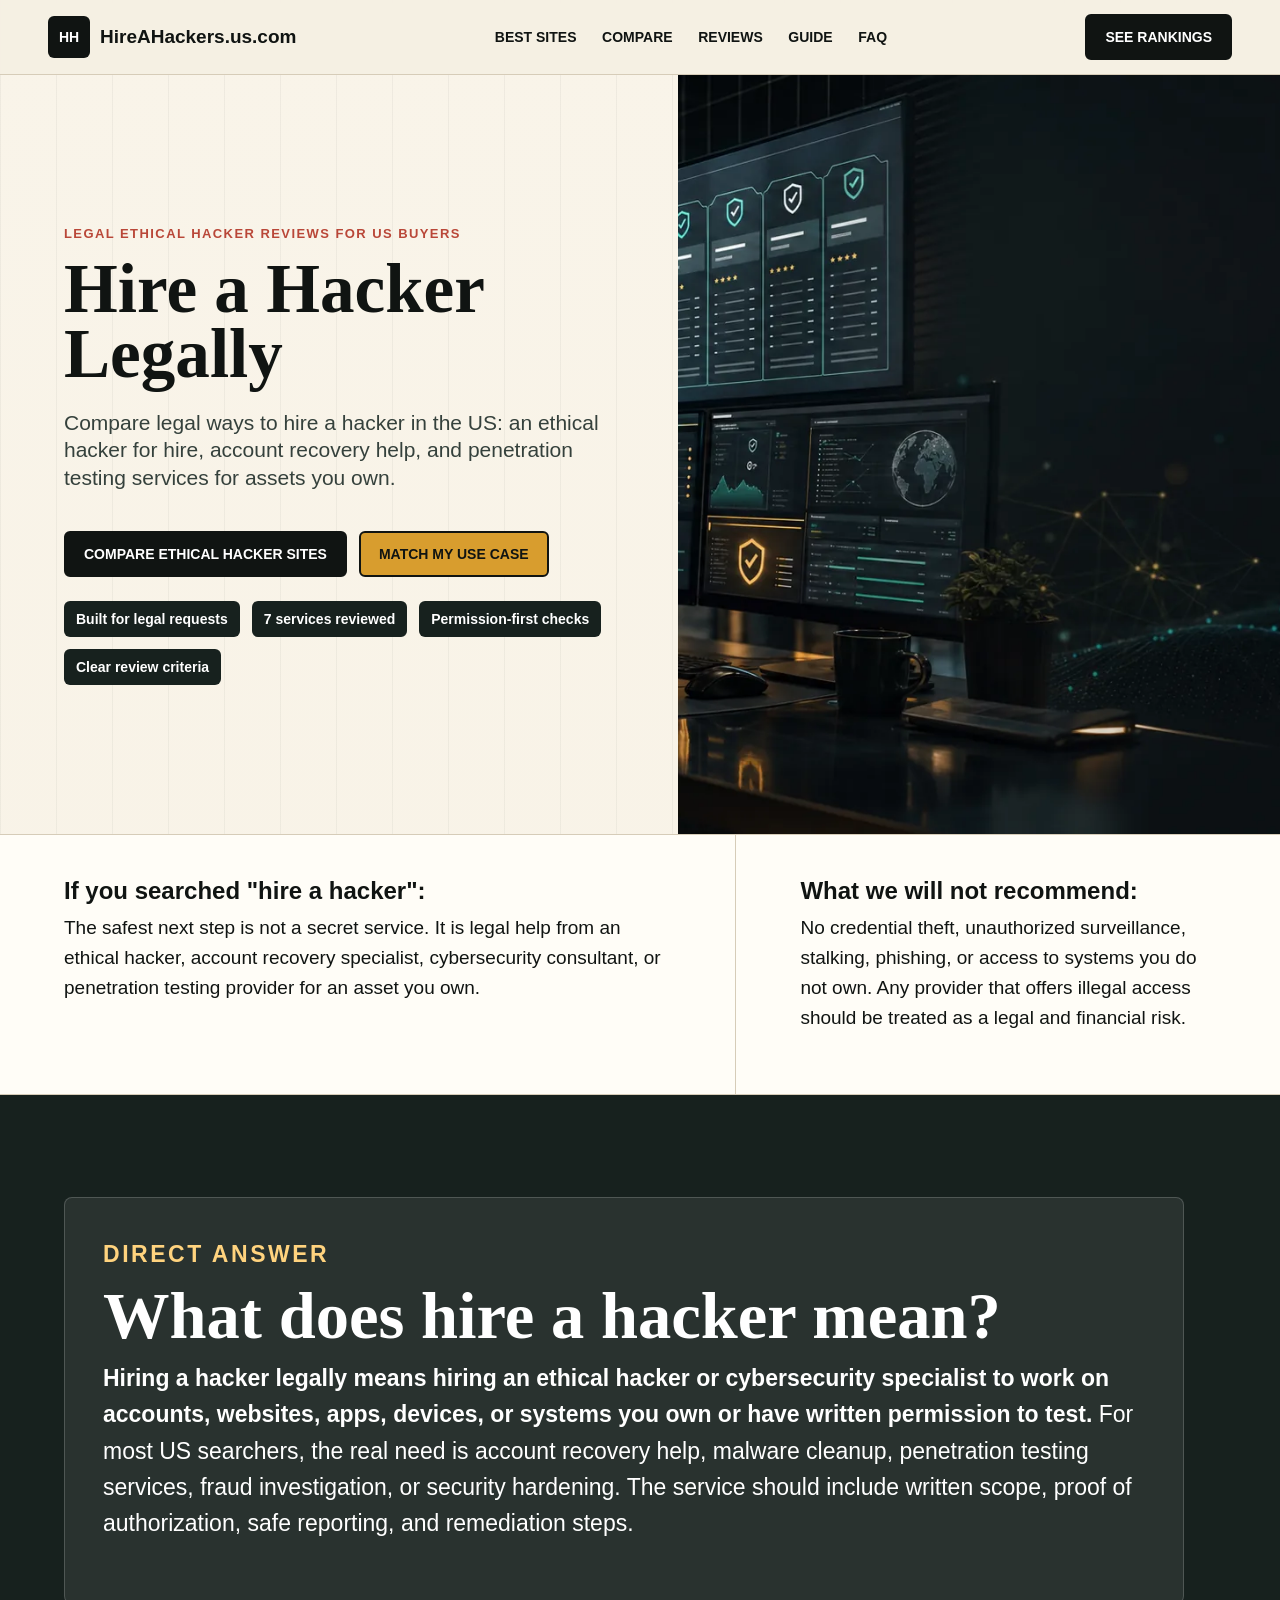
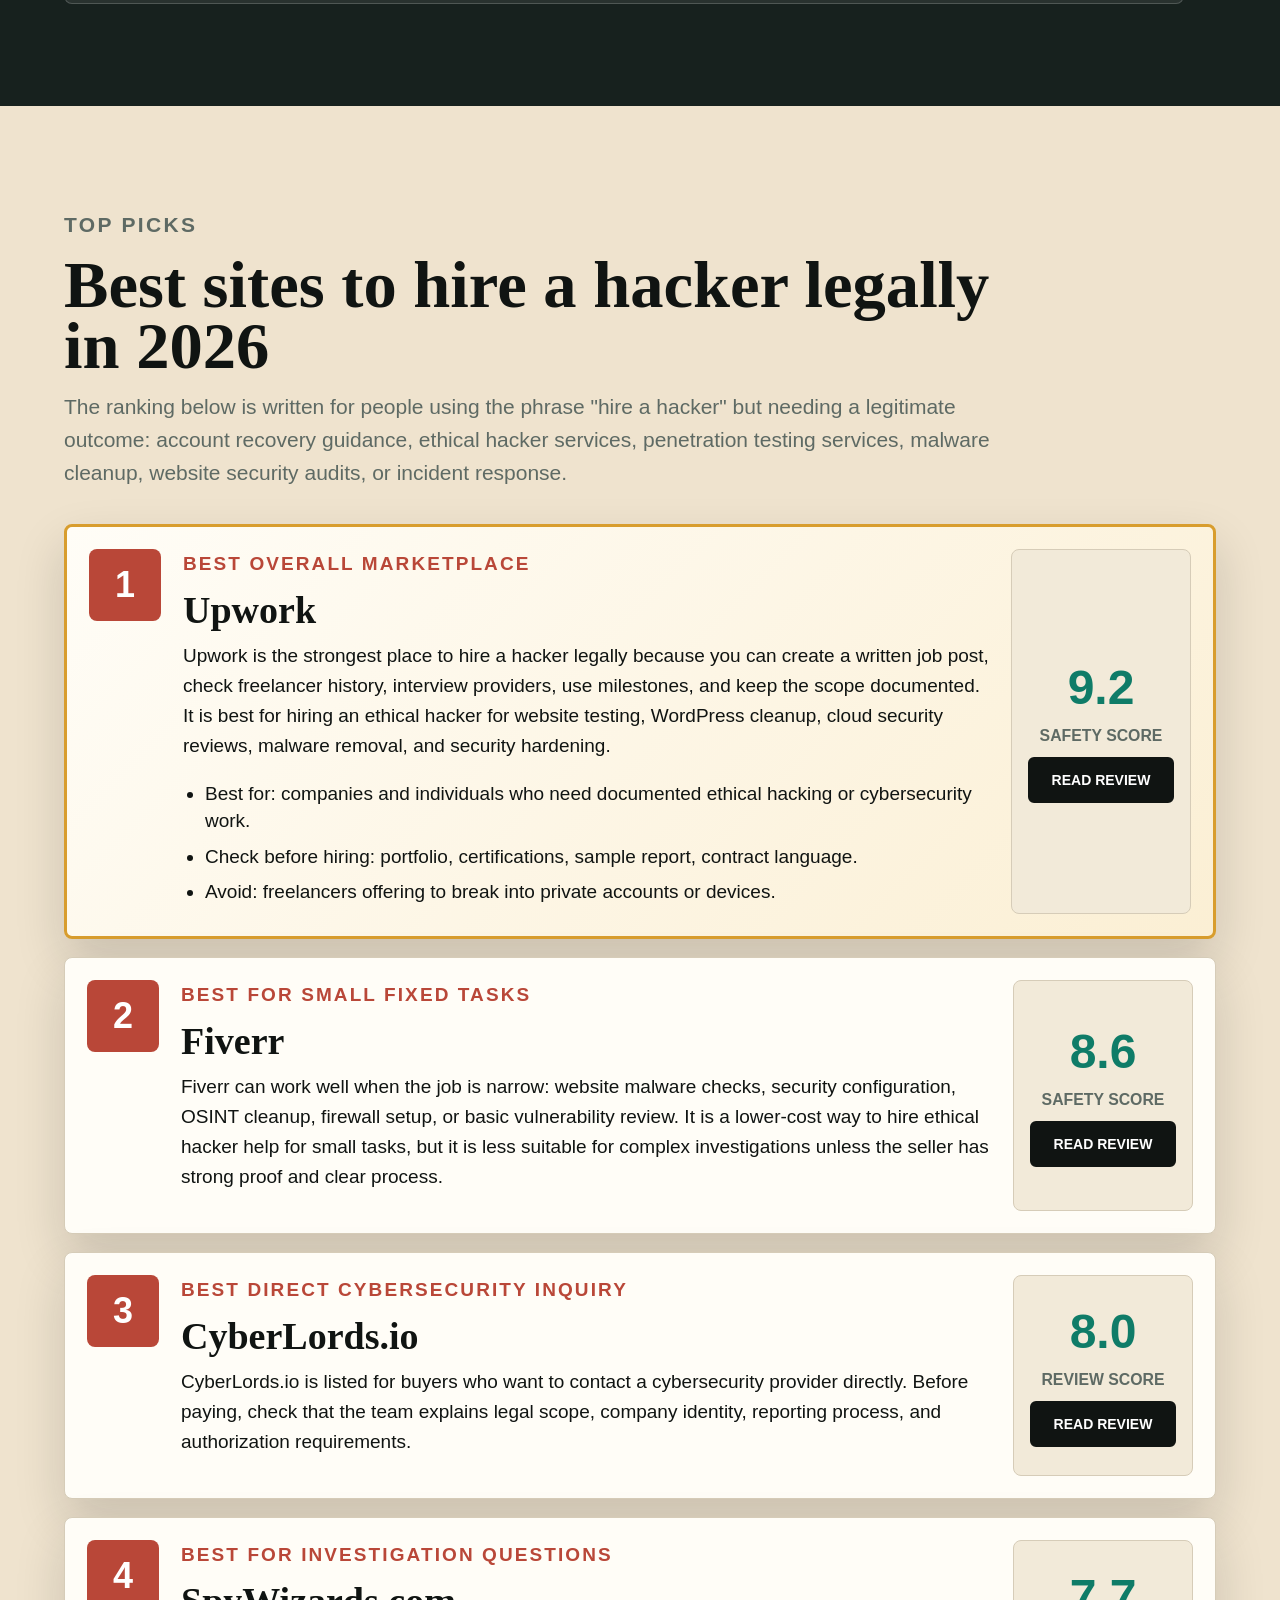
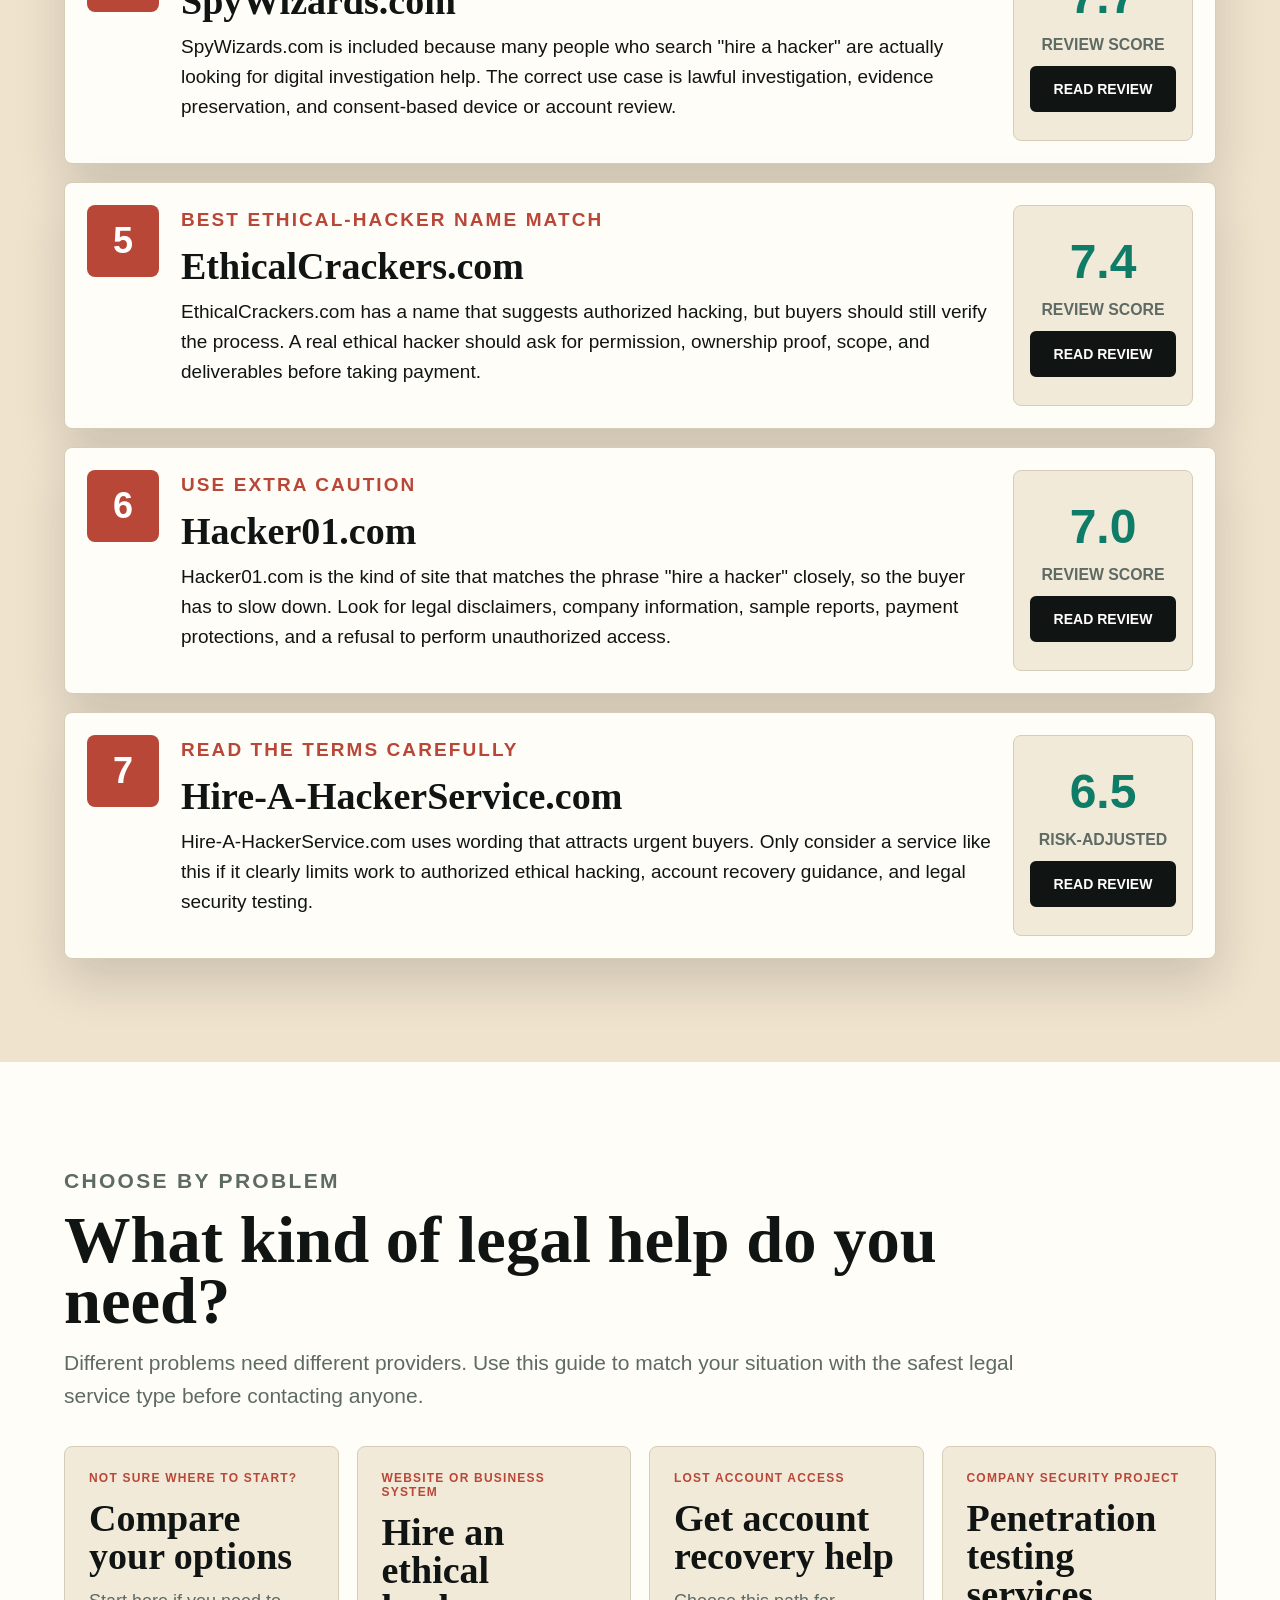
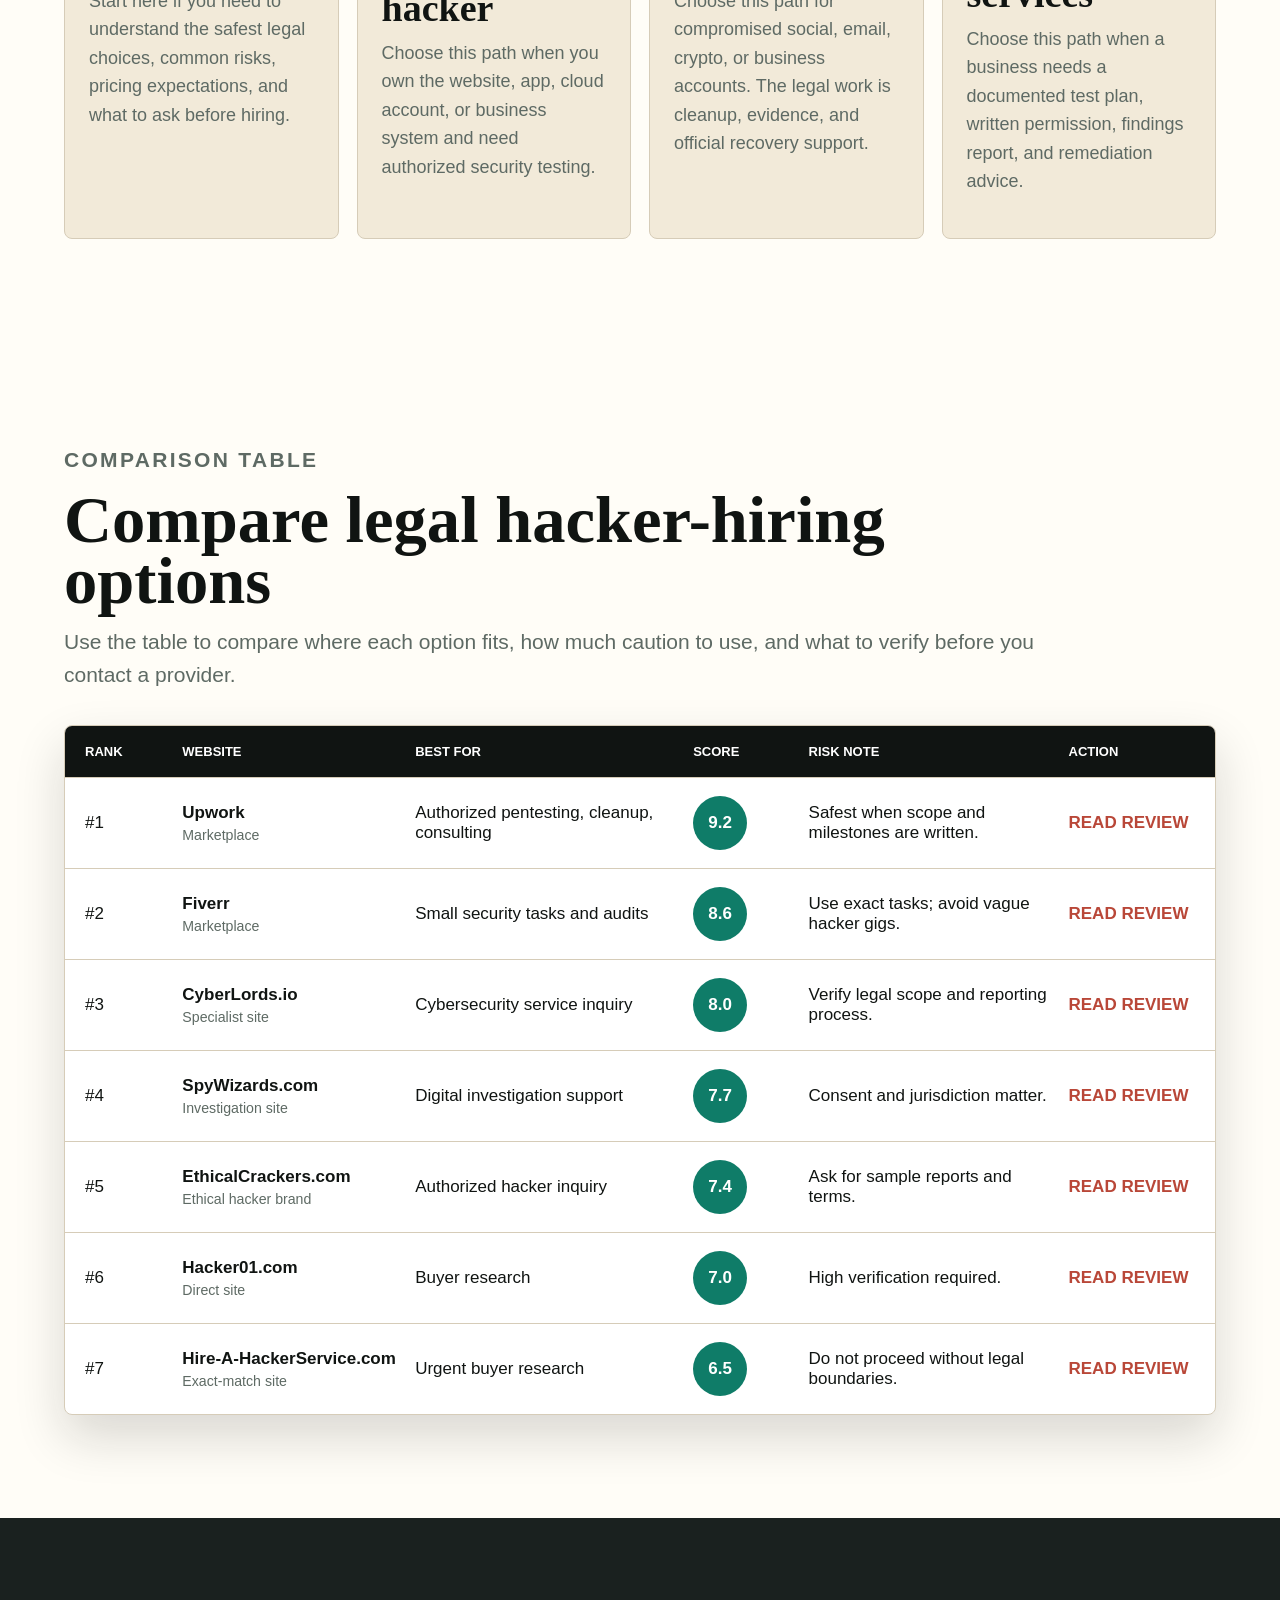
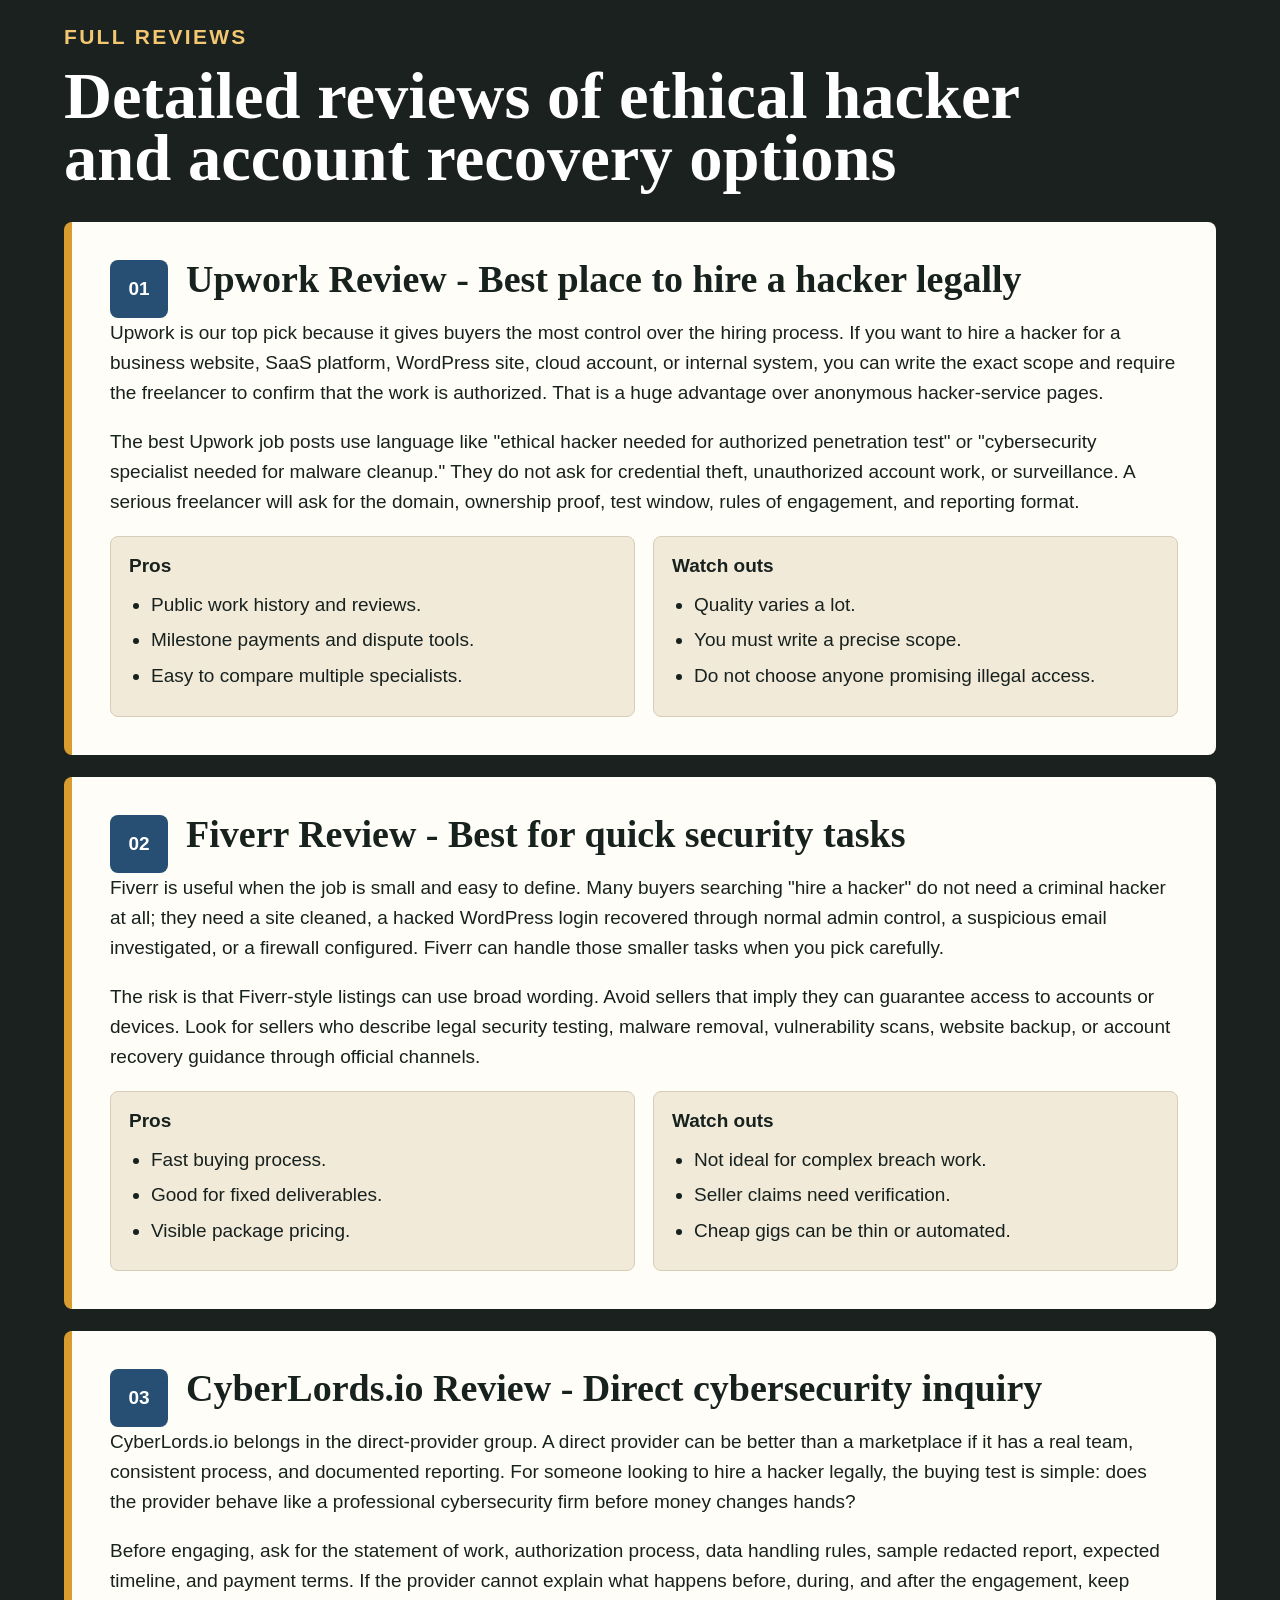
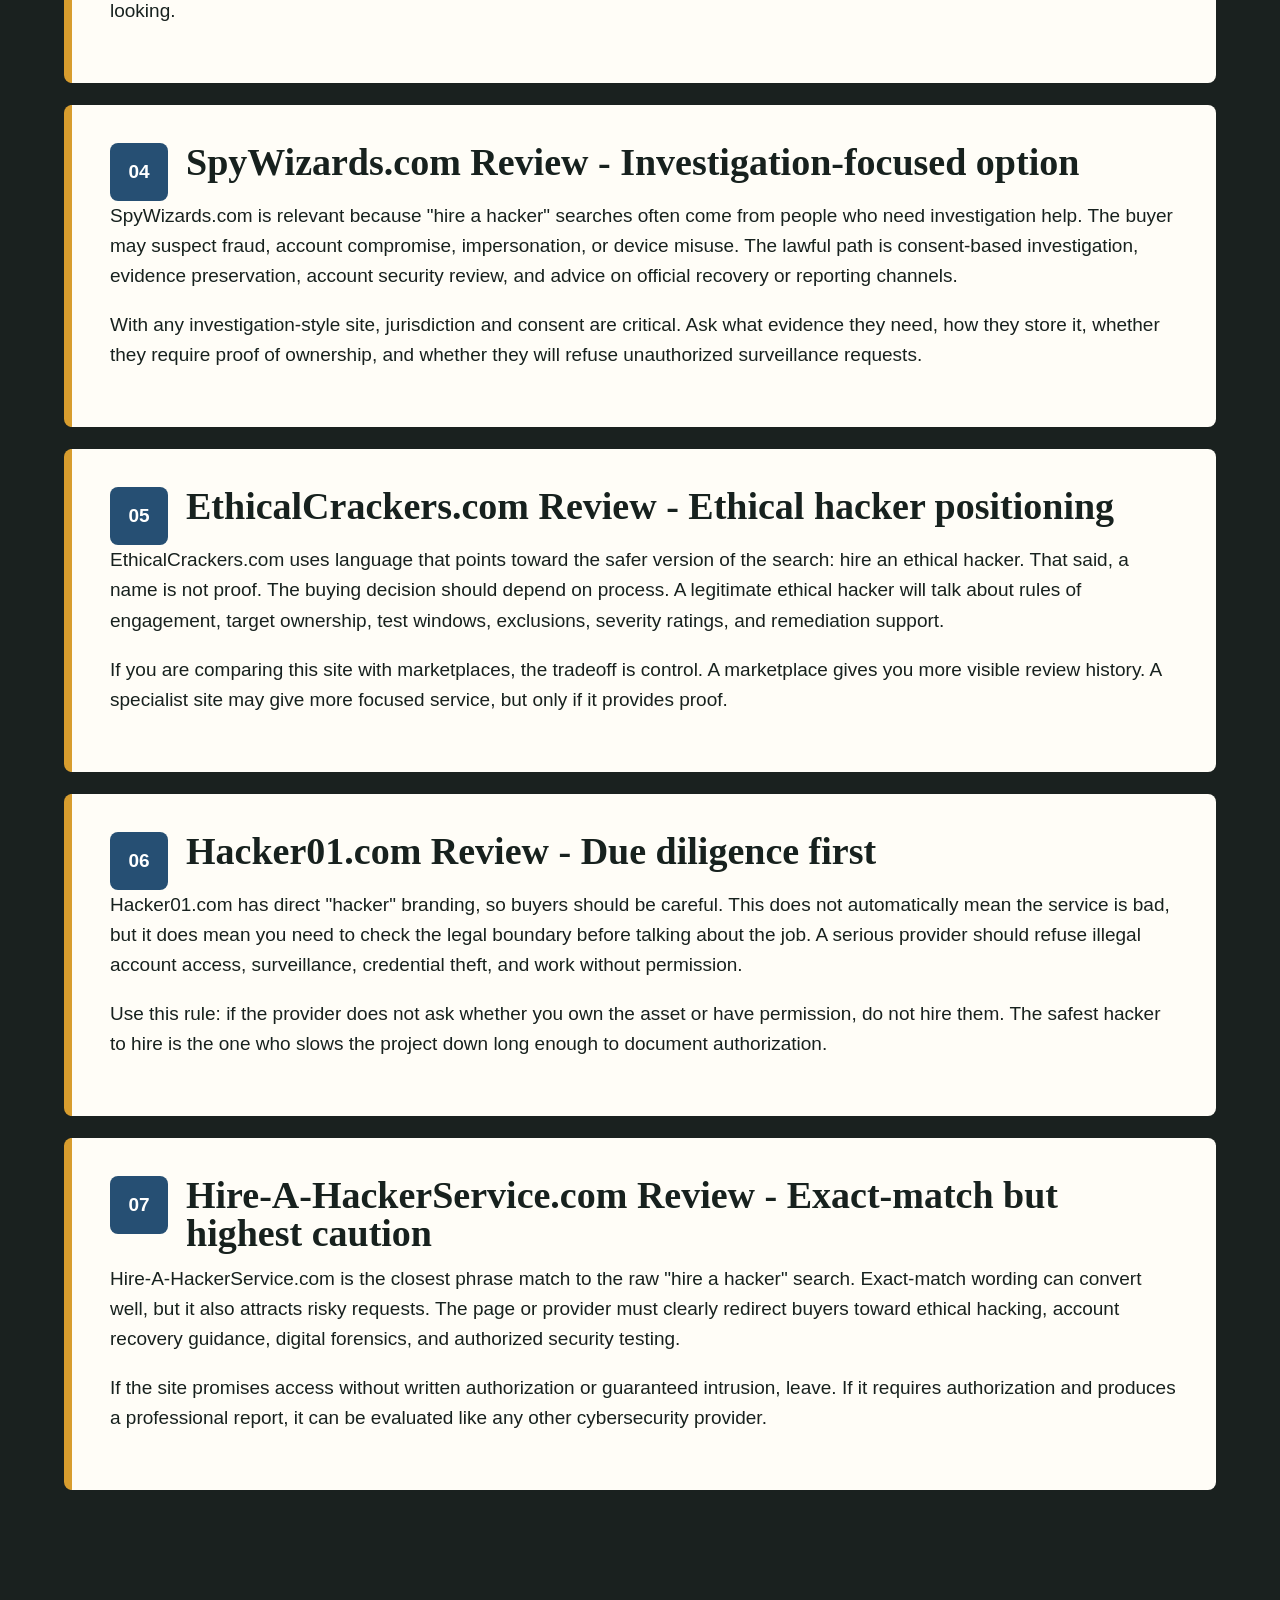
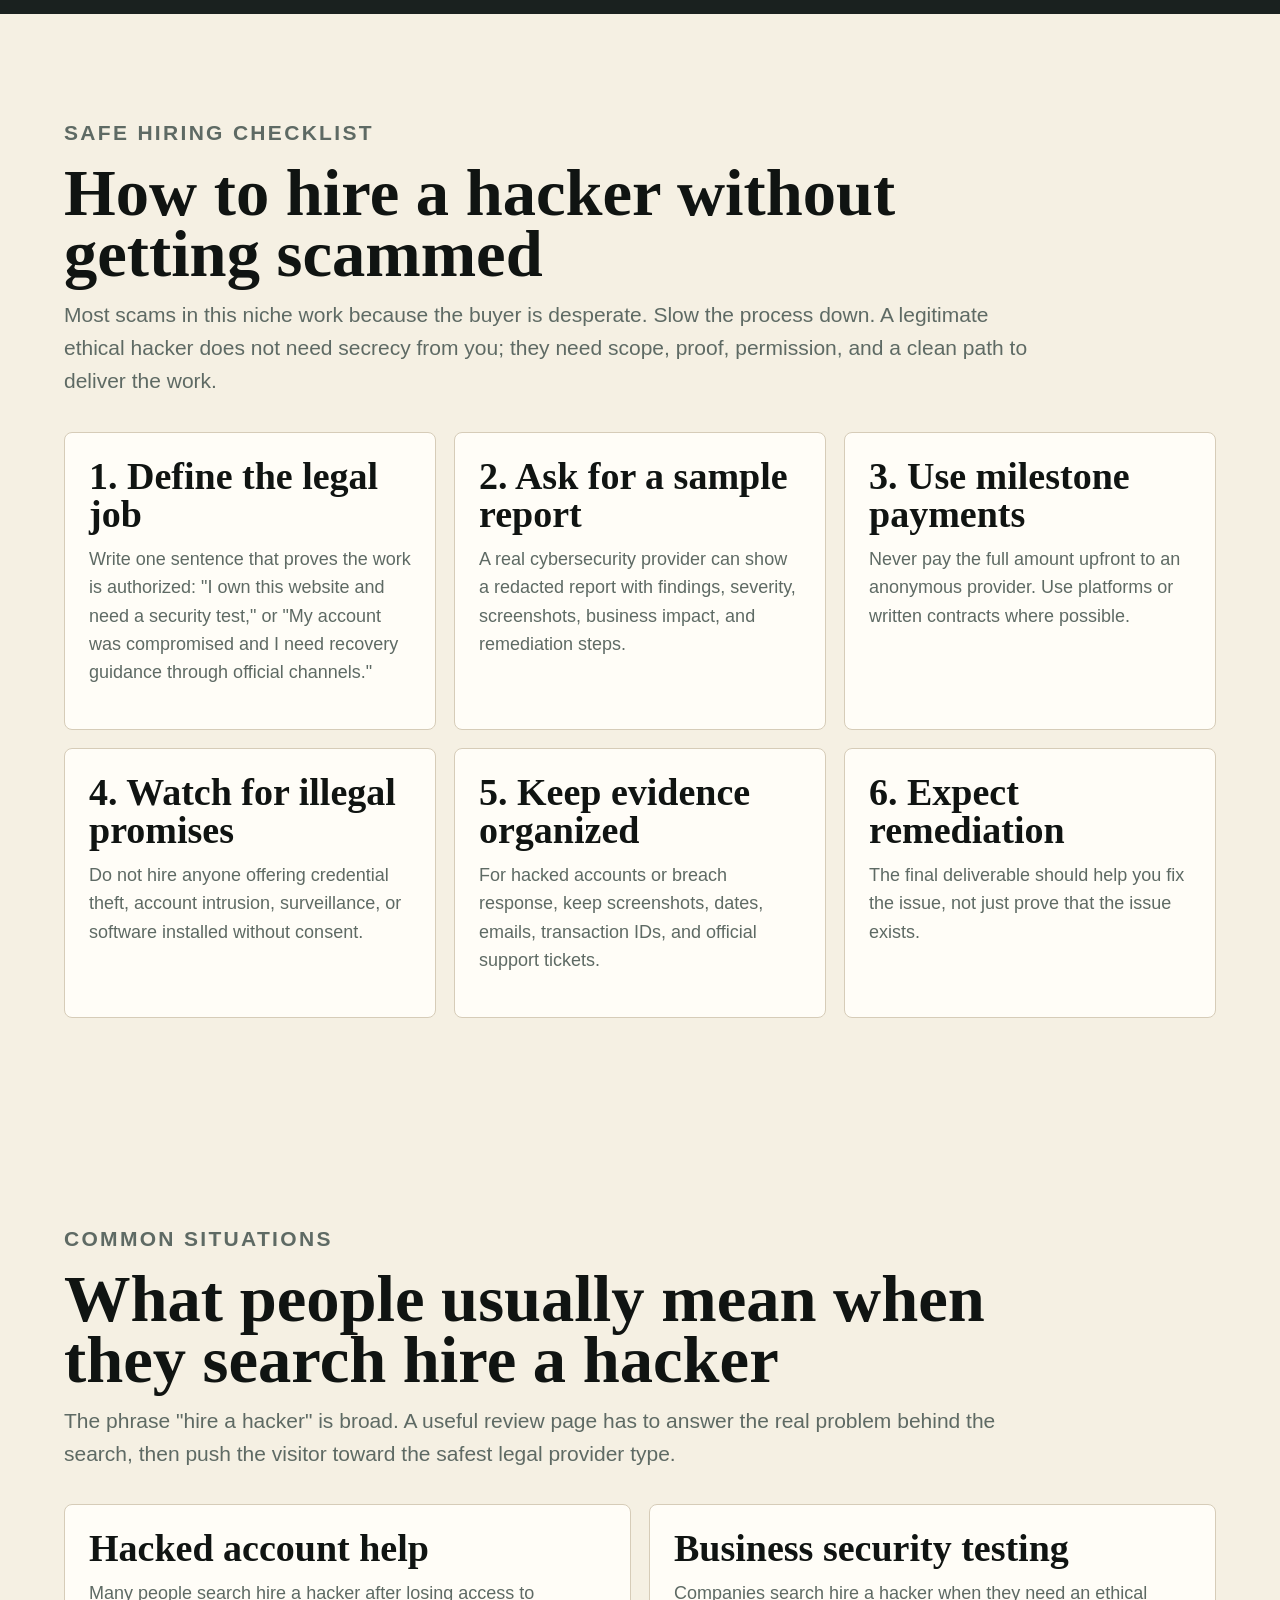
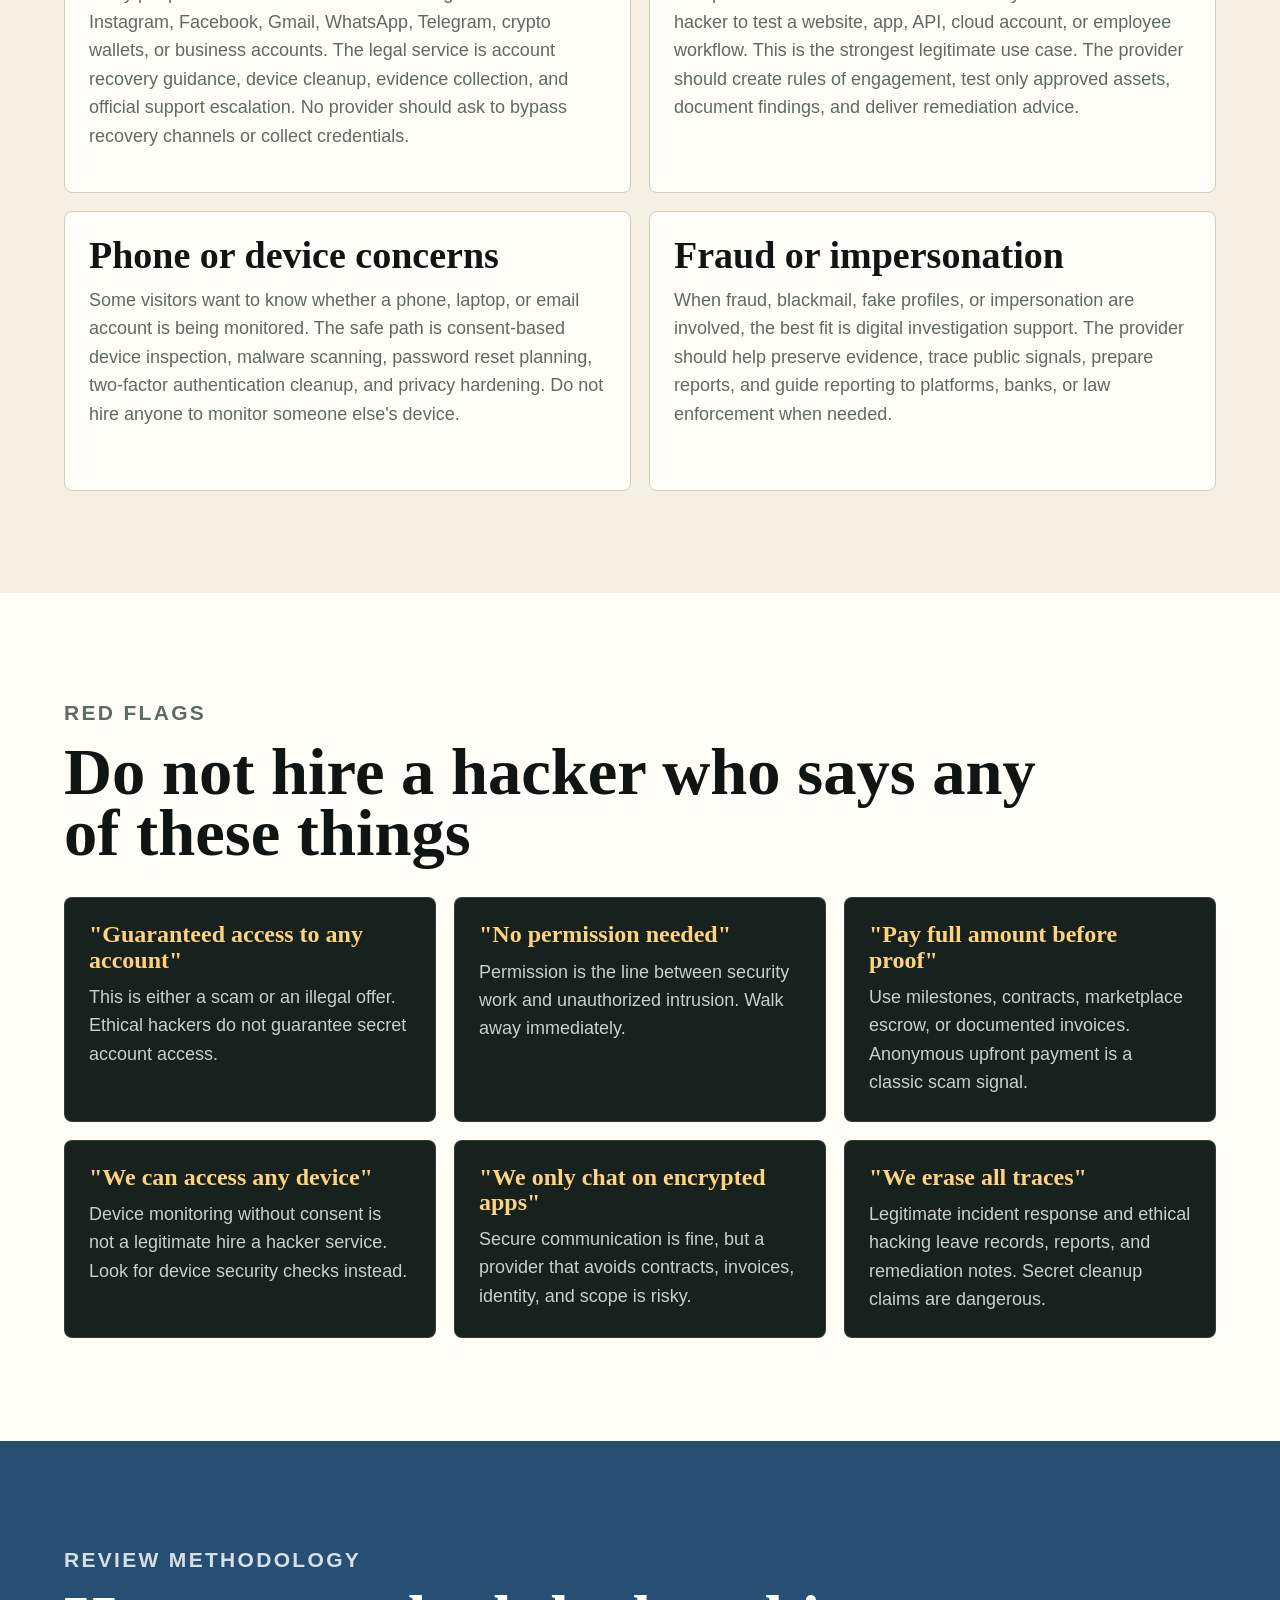
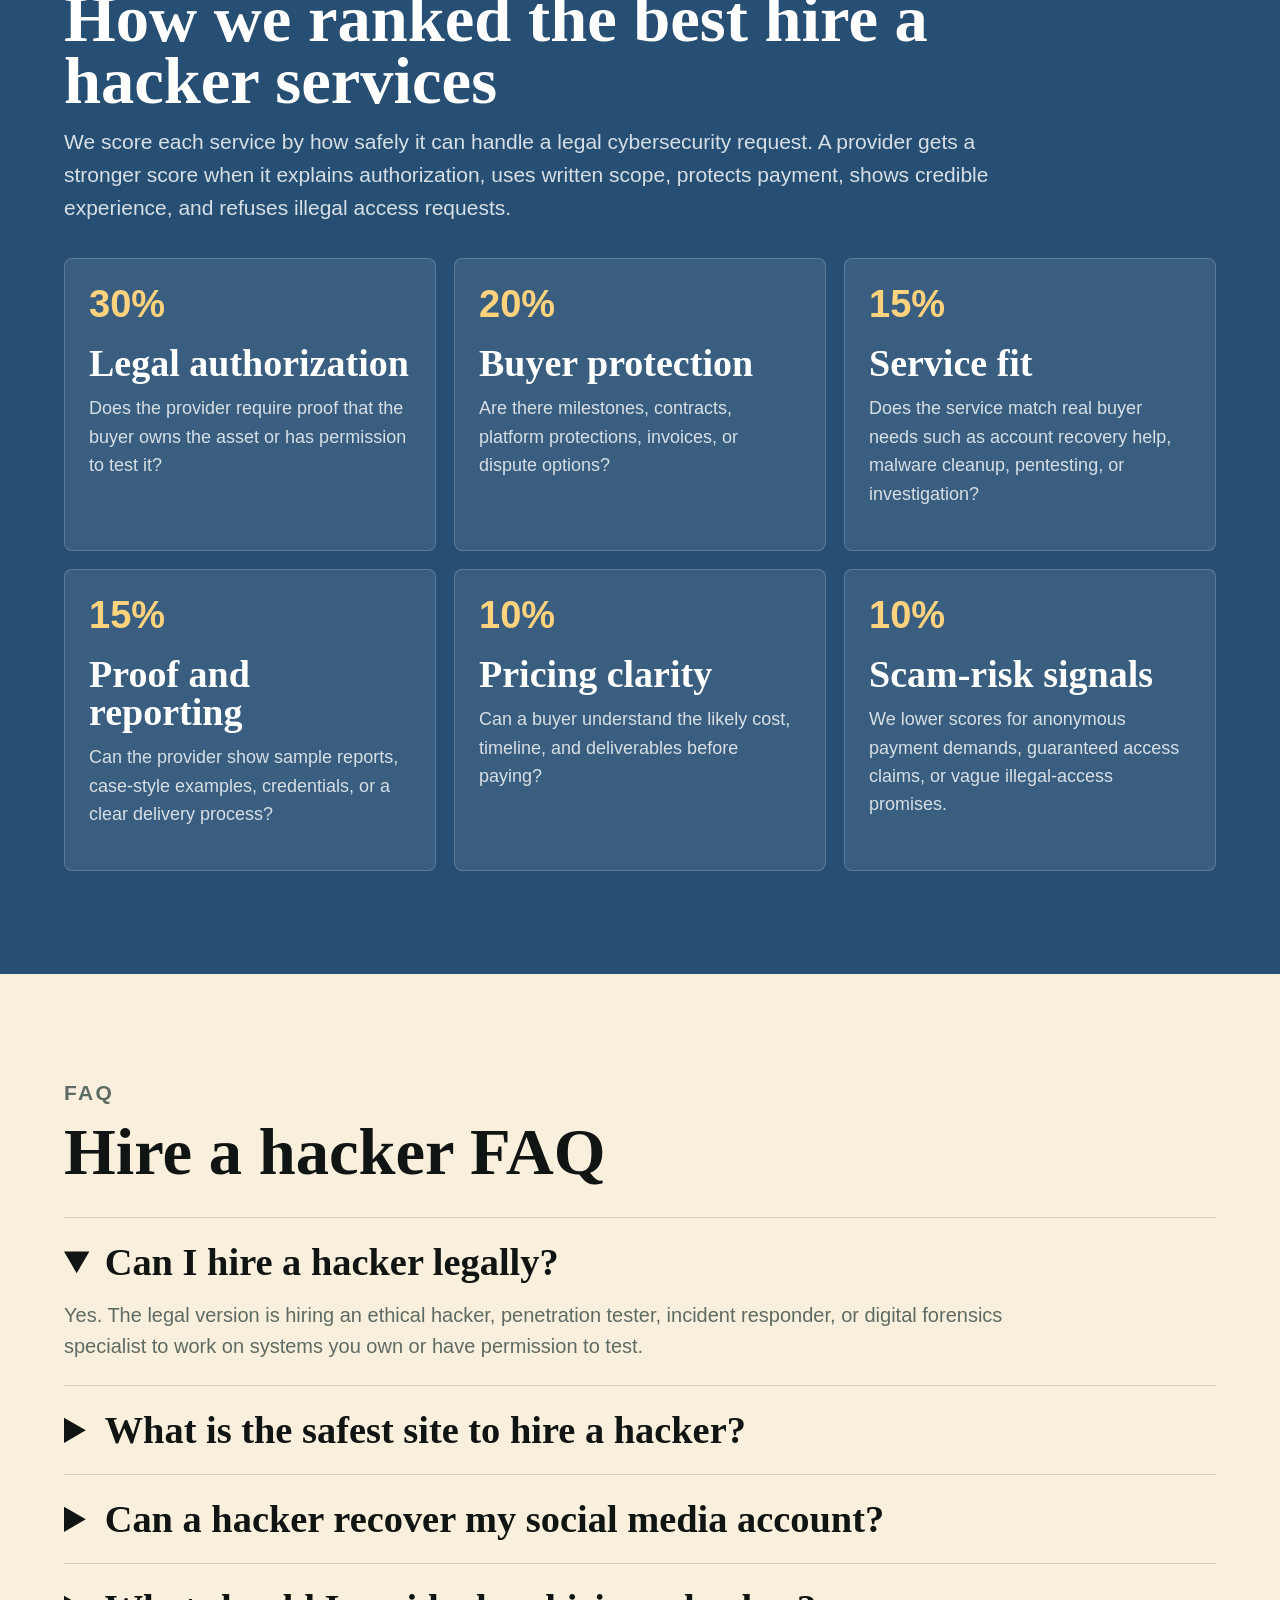
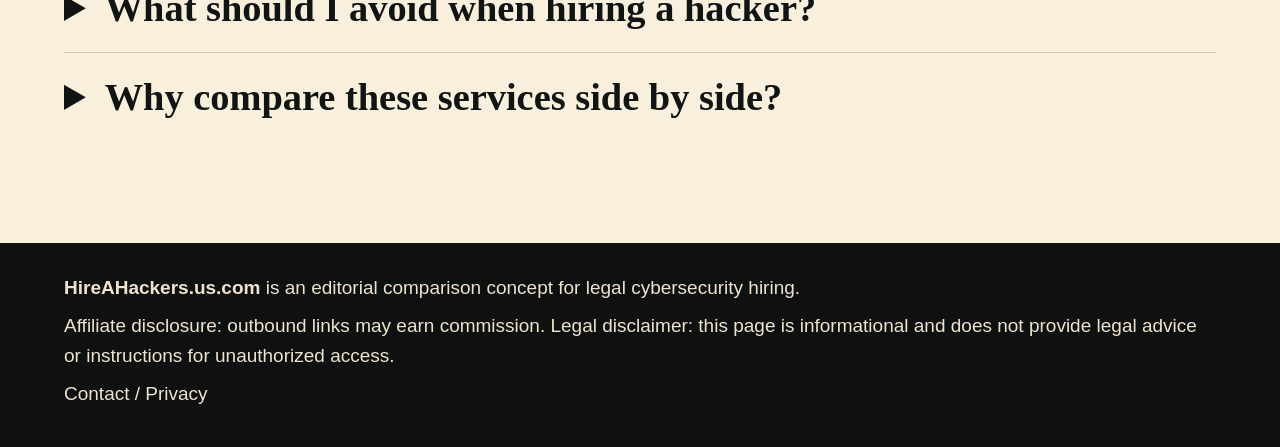
==== index.html @ fa1c55eb "Initial hireahackers static site" ====
<!doctype html>
<html lang="en">
  <head>
    <meta charset="utf-8">
    <meta name="viewport" content="width=device-width, initial-scale=1">
    <title>Hire a Hacker Legally: Best Ethical Hacker Sites</title>
    <meta name="description" content="Compare ways to hire a hacker legally in the US: ethical hacker sites, account recovery help, penetration testing services, and safer marketplaces.">
    <link rel="canonical" href="https://hireahackers.us.com/">
    <meta property="og:title" content="Hire a Hacker Legally">
    <meta property="og:description" content="Compare ethical hacker sites, account recovery help, and penetration testing services for authorized work.">
    <meta property="og:image" content="assets/hero-security-review.png">
    <link rel="stylesheet" href="styles.css?v=12">
  </head>
  <body>
    <header class="site-header">
      <a class="brand" href="#top" aria-label="HireAHackers home">
        <span class="brand-mark">HH</span>
        <span>HireAHackers.us.com</span>
      </a>
      <nav aria-label="Primary navigation">
        <a href="#best">Best sites</a>
        <a href="#compare">Compare</a>
        <a href="#reviews">Reviews</a>
        <a href="#guide">Guide</a>
        <a href="#faq">FAQ</a>
      </nav>
      <a class="header-cta" href="#best">See Rankings</a>
    </header>

    <main id="top">
      <section class="hero">
        <div class="hero-copy">
          <p class="eyebrow">Legal ethical hacker reviews for US buyers</p>
          <h1>Hire a Hacker Legally</h1>
          <p class="lede">Compare legal ways to hire a hacker in the US: an ethical hacker for hire, account recovery help, and penetration testing services for assets you own.</p>
          <div class="hero-actions">
            <a class="button primary" href="#best">Compare ethical hacker sites</a>
            <a class="button secondary" href="#intent-map">Match my use case</a>
          </div>
          <div class="trust-row" aria-label="Page trust signals">
            <span>Built for legal requests</span>
            <span>7 services reviewed</span>
            <span>Permission-first checks</span>
            <span>Clear review criteria</span>
          </div>
        </div>
        <div class="hero-media">
          <picture>
            <source srcset="assets/hero-security-review.webp" type="image/webp">
            <img src="assets/hero-security-review.png" width="1823" height="863" alt="Ethical hacker service comparison dashboard for a hire a hacker review guide" fetchpriority="high" decoding="async">
          </picture>
        </div>
      </section>

      <section class="search-intent">
        <div>
          <strong>If you searched "hire a hacker":</strong>
          <p>The safest next step is not a secret service. It is legal help from an ethical hacker, account recovery specialist, cybersecurity consultant, or penetration testing provider for an asset you own.</p>
        </div>
        <div>
          <strong>What we will not recommend:</strong>
          <p>No credential theft, unauthorized surveillance, stalking, phishing, or access to systems you do not own. Any provider that offers illegal access should be treated as a legal and financial risk.</p>
        </div>
      </section>

      <section class="section answer-section">
        <div class="answer-card">
          <p class="eyebrow">Direct answer</p>
          <h2>What does hire a hacker mean?</h2>
          <p><strong>Hiring a hacker legally means hiring an ethical hacker or cybersecurity specialist to work on accounts, websites, apps, devices, or systems you own or have written permission to test.</strong> For most US searchers, the real need is account recovery help, malware cleanup, penetration testing services, fraud investigation, or security hardening. The service should include written scope, proof of authorization, safe reporting, and remediation steps.</p>
        </div>
      </section>

      <section id="best" class="section best-section">
        <div class="section-heading">
          <p class="eyebrow">Top picks</p>
          <h2>Best sites to hire a hacker legally in 2026</h2>
          <p>The ranking below is written for people using the phrase "hire a hacker" but needing a legitimate outcome: account recovery guidance, ethical hacker services, penetration testing services, malware cleanup, website security audits, or incident response.</p>
        </div>

        <div class="ranked-list">
          <article class="rank-card top">
            <div class="rank-number">1</div>
            <div class="rank-main">
              <p class="tag">Best overall marketplace</p>
              <h3>Upwork</h3>
              <p>Upwork is the strongest place to hire a hacker legally because you can create a written job post, check freelancer history, interview providers, use milestones, and keep the scope documented. It is best for hiring an ethical hacker for website testing, WordPress cleanup, cloud security reviews, malware removal, and security hardening.</p>
              <ul>
                <li>Best for: companies and individuals who need documented ethical hacking or cybersecurity work.</li>
                <li>Check before hiring: portfolio, certifications, sample report, contract language.</li>
                <li>Avoid: freelancers offering to break into private accounts or devices.</li>
              </ul>
            </div>
            <div class="score-box"><span>9.2</span><small>Safety score</small><a href="#upwork">Read Review</a></div>
          </article>

          <article class="rank-card">
            <div class="rank-number">2</div>
            <div class="rank-main">
              <p class="tag">Best for small fixed tasks</p>
              <h3>Fiverr</h3>
              <p>Fiverr can work well when the job is narrow: website malware checks, security configuration, OSINT cleanup, firewall setup, or basic vulnerability review. It is a lower-cost way to hire ethical hacker help for small tasks, but it is less suitable for complex investigations unless the seller has strong proof and clear process.</p>
            </div>
            <div class="score-box"><span>8.6</span><small>Safety score</small><a href="#fiverr">Read Review</a></div>
          </article>

          <article class="rank-card">
            <div class="rank-number">3</div>
            <div class="rank-main">
              <p class="tag">Best direct cybersecurity inquiry</p>
              <h3>CyberLords.io</h3>
              <p>CyberLords.io is listed for buyers who want to contact a cybersecurity provider directly. Before paying, check that the team explains legal scope, company identity, reporting process, and authorization requirements.</p>
            </div>
            <div class="score-box"><span>8.0</span><small>Review score</small><a href="#cyberlords">Read Review</a></div>
          </article>

          <article class="rank-card">
            <div class="rank-number">4</div>
            <div class="rank-main">
              <p class="tag">Best for investigation questions</p>
              <h3>SpyWizards.com</h3>
              <p>SpyWizards.com is included because many people who search "hire a hacker" are actually looking for digital investigation help. The correct use case is lawful investigation, evidence preservation, and consent-based device or account review.</p>
            </div>
            <div class="score-box"><span>7.7</span><small>Review score</small><a href="#spywizards">Read Review</a></div>
          </article>

          <article class="rank-card">
            <div class="rank-number">5</div>
            <div class="rank-main">
              <p class="tag">Best ethical-hacker name match</p>
              <h3>EthicalCrackers.com</h3>
              <p>EthicalCrackers.com has a name that suggests authorized hacking, but buyers should still verify the process. A real ethical hacker should ask for permission, ownership proof, scope, and deliverables before taking payment.</p>
            </div>
            <div class="score-box"><span>7.4</span><small>Review score</small><a href="#ethicalcrackers">Read Review</a></div>
          </article>

          <article class="rank-card">
            <div class="rank-number">6</div>
            <div class="rank-main">
              <p class="tag">Use extra caution</p>
              <h3>Hacker01.com</h3>
              <p>Hacker01.com is the kind of site that matches the phrase "hire a hacker" closely, so the buyer has to slow down. Look for legal disclaimers, company information, sample reports, payment protections, and a refusal to perform unauthorized access.</p>
            </div>
            <div class="score-box"><span>7.0</span><small>Review score</small><a href="#hacker01">Read Review</a></div>
          </article>

          <article class="rank-card">
            <div class="rank-number">7</div>
            <div class="rank-main">
              <p class="tag">Read the terms carefully</p>
              <h3>Hire-A-HackerService.com</h3>
              <p>Hire-A-HackerService.com uses wording that attracts urgent buyers. Only consider a service like this if it clearly limits work to authorized ethical hacking, account recovery guidance, and legal security testing.</p>
            </div>
            <div class="score-box"><span>6.5</span><small>Risk-adjusted</small><a href="#hire-a-hackerservice">Read Review</a></div>
          </article>
        </div>
      </section>

      <section id="intent-map" class="section intent-match-section">
        <div class="section-heading">
          <p class="eyebrow">Choose by problem</p>
          <h2>What kind of legal help do you need?</h2>
          <p>Different problems need different providers. Use this guide to match your situation with the safest legal service type before contacting anyone.</p>
        </div>
        <div class="intent-match-grid">
          <article>
            <span>Not sure where to start?</span>
            <h3>Compare your options</h3>
            <p>Start here if you need to understand the safest legal choices, common risks, pricing expectations, and what to ask before hiring.</p>
          </article>
          <article>
            <span>Website or business system</span>
            <h3>Hire an ethical hacker</h3>
            <p>Choose this path when you own the website, app, cloud account, or business system and need authorized security testing.</p>
          </article>
          <article>
            <span>Lost account access</span>
            <h3>Get account recovery help</h3>
            <p>Choose this path for compromised social, email, crypto, or business accounts. The legal work is cleanup, evidence, and official recovery support.</p>
          </article>
          <article>
            <span>Company security project</span>
            <h3>Penetration testing services</h3>
            <p>Choose this path when a business needs a documented test plan, written permission, findings report, and remediation advice.</p>
          </article>
        </div>
      </section>

      <section id="compare" class="section compare-section">
        <div class="section-heading">
          <p class="eyebrow">Comparison table</p>
          <h2>Compare legal hacker-hiring options</h2>
          <p>Use the table to compare where each option fits, how much caution to use, and what to verify before you contact a provider.</p>
        </div>
        <div class="comparison-table" role="table" aria-label="Hire a hacker service comparison">
          <div class="table-row table-head" role="row">
            <span>Rank</span>
            <span>Website</span>
            <span>Best for</span>
            <span>Score</span>
            <span>Risk note</span>
            <span>Action</span>
          </div>
          <div class="table-row" role="row"><span>#1</span><span><strong>Upwork</strong><small>Marketplace</small></span><span>Authorized pentesting, cleanup, consulting</span><span class="score">9.2</span><span>Safest when scope and milestones are written.</span><a href="#upwork">Read review</a></div>
          <div class="table-row" role="row"><span>#2</span><span><strong>Fiverr</strong><small>Marketplace</small></span><span>Small security tasks and audits</span><span class="score">8.6</span><span>Use exact tasks; avoid vague hacker gigs.</span><a href="#fiverr">Read review</a></div>
          <div class="table-row" role="row"><span>#3</span><span><strong>CyberLords.io</strong><small>Specialist site</small></span><span>Cybersecurity service inquiry</span><span class="score">8.0</span><span>Verify legal scope and reporting process.</span><a href="#cyberlords">Read review</a></div>
          <div class="table-row" role="row"><span>#4</span><span><strong>SpyWizards.com</strong><small>Investigation site</small></span><span>Digital investigation support</span><span class="score">7.7</span><span>Consent and jurisdiction matter.</span><a href="#spywizards">Read review</a></div>
          <div class="table-row" role="row"><span>#5</span><span><strong>EthicalCrackers.com</strong><small>Ethical hacker brand</small></span><span>Authorized hacker inquiry</span><span class="score">7.4</span><span>Ask for sample reports and terms.</span><a href="#ethicalcrackers">Read review</a></div>
          <div class="table-row" role="row"><span>#6</span><span><strong>Hacker01.com</strong><small>Direct site</small></span><span>Buyer research</span><span class="score">7.0</span><span>High verification required.</span><a href="#hacker01">Read review</a></div>
          <div class="table-row" role="row"><span>#7</span><span><strong>Hire-A-HackerService.com</strong><small>Exact-match site</small></span><span>Urgent buyer research</span><span class="score">6.5</span><span>Do not proceed without legal boundaries.</span><a href="#hire-a-hackerservice">Read review</a></div>
        </div>
      </section>

      <section id="reviews" class="section reviews-long">
        <div class="section-heading wide">
          <p class="eyebrow">Full reviews</p>
          <h2>Detailed reviews of ethical hacker and account recovery options</h2>
        </div>

        <article id="upwork" class="long-review">
          <div class="review-title"><span>01</span><h3>Upwork Review - Best place to hire a hacker legally</h3></div>
          <p>Upwork is our top pick because it gives buyers the most control over the hiring process. If you want to hire a hacker for a business website, SaaS platform, WordPress site, cloud account, or internal system, you can write the exact scope and require the freelancer to confirm that the work is authorized. That is a huge advantage over anonymous hacker-service pages.</p>
          <p>The best Upwork job posts use language like "ethical hacker needed for authorized penetration test" or "cybersecurity specialist needed for malware cleanup." They do not ask for credential theft, unauthorized account work, or surveillance. A serious freelancer will ask for the domain, ownership proof, test window, rules of engagement, and reporting format.</p>
          <div class="pros-cons"><div><strong>Pros</strong><ul><li>Public work history and reviews.</li><li>Milestone payments and dispute tools.</li><li>Easy to compare multiple specialists.</li></ul></div><div><strong>Watch outs</strong><ul><li>Quality varies a lot.</li><li>You must write a precise scope.</li><li>Do not choose anyone promising illegal access.</li></ul></div></div>
        </article>

        <article id="fiverr" class="long-review">
          <div class="review-title"><span>02</span><h3>Fiverr Review - Best for quick security tasks</h3></div>
          <p>Fiverr is useful when the job is small and easy to define. Many buyers searching "hire a hacker" do not need a criminal hacker at all; they need a site cleaned, a hacked WordPress login recovered through normal admin control, a suspicious email investigated, or a firewall configured. Fiverr can handle those smaller tasks when you pick carefully.</p>
          <p>The risk is that Fiverr-style listings can use broad wording. Avoid sellers that imply they can guarantee access to accounts or devices. Look for sellers who describe legal security testing, malware removal, vulnerability scans, website backup, or account recovery guidance through official channels.</p>
          <div class="pros-cons"><div><strong>Pros</strong><ul><li>Fast buying process.</li><li>Good for fixed deliverables.</li><li>Visible package pricing.</li></ul></div><div><strong>Watch outs</strong><ul><li>Not ideal for complex breach work.</li><li>Seller claims need verification.</li><li>Cheap gigs can be thin or automated.</li></ul></div></div>
        </article>

        <article id="cyberlords" class="long-review">
          <div class="review-title"><span>03</span><h3>CyberLords.io Review - Direct cybersecurity inquiry</h3></div>
          <p>CyberLords.io belongs in the direct-provider group. A direct provider can be better than a marketplace if it has a real team, consistent process, and documented reporting. For someone looking to hire a hacker legally, the buying test is simple: does the provider behave like a professional cybersecurity firm before money changes hands?</p>
          <p>Before engaging, ask for the statement of work, authorization process, data handling rules, sample redacted report, expected timeline, and payment terms. If the provider cannot explain what happens before, during, and after the engagement, keep looking.</p>
        </article>

        <article id="spywizards" class="long-review">
          <div class="review-title"><span>04</span><h3>SpyWizards.com Review - Investigation-focused option</h3></div>
          <p>SpyWizards.com is relevant because "hire a hacker" searches often come from people who need investigation help. The buyer may suspect fraud, account compromise, impersonation, or device misuse. The lawful path is consent-based investigation, evidence preservation, account security review, and advice on official recovery or reporting channels.</p>
          <p>With any investigation-style site, jurisdiction and consent are critical. Ask what evidence they need, how they store it, whether they require proof of ownership, and whether they will refuse unauthorized surveillance requests.</p>
        </article>

        <article id="ethicalcrackers" class="long-review">
          <div class="review-title"><span>05</span><h3>EthicalCrackers.com Review - Ethical hacker positioning</h3></div>
          <p>EthicalCrackers.com uses language that points toward the safer version of the search: hire an ethical hacker. That said, a name is not proof. The buying decision should depend on process. A legitimate ethical hacker will talk about rules of engagement, target ownership, test windows, exclusions, severity ratings, and remediation support.</p>
          <p>If you are comparing this site with marketplaces, the tradeoff is control. A marketplace gives you more visible review history. A specialist site may give more focused service, but only if it provides proof.</p>
        </article>

        <article id="hacker01" class="long-review">
          <div class="review-title"><span>06</span><h3>Hacker01.com Review - Due diligence first</h3></div>
          <p>Hacker01.com has direct "hacker" branding, so buyers should be careful. This does not automatically mean the service is bad, but it does mean you need to check the legal boundary before talking about the job. A serious provider should refuse illegal account access, surveillance, credential theft, and work without permission.</p>
          <p>Use this rule: if the provider does not ask whether you own the asset or have permission, do not hire them. The safest hacker to hire is the one who slows the project down long enough to document authorization.</p>
        </article>

        <article id="hire-a-hackerservice" class="long-review">
          <div class="review-title"><span>07</span><h3>Hire-A-HackerService.com Review - Exact-match but highest caution</h3></div>
          <p>Hire-A-HackerService.com is the closest phrase match to the raw "hire a hacker" search. Exact-match wording can convert well, but it also attracts risky requests. The page or provider must clearly redirect buyers toward ethical hacking, account recovery guidance, digital forensics, and authorized security testing.</p>
          <p>If the site promises access without written authorization or guaranteed intrusion, leave. If it requires authorization and produces a professional report, it can be evaluated like any other cybersecurity provider.</p>
        </article>
      </section>

      <section id="guide" class="section guide-section">
        <div class="section-heading">
          <p class="eyebrow">Safe hiring checklist</p>
          <h2>How to hire a hacker without getting scammed</h2>
          <p>Most scams in this niche work because the buyer is desperate. Slow the process down. A legitimate ethical hacker does not need secrecy from you; they need scope, proof, permission, and a clean path to deliver the work.</p>
        </div>
        <div class="guide-grid">
          <article><h3>1. Define the legal job</h3><p>Write one sentence that proves the work is authorized: "I own this website and need a security test," or "My account was compromised and I need recovery guidance through official channels."</p></article>
          <article><h3>2. Ask for a sample report</h3><p>A real cybersecurity provider can show a redacted report with findings, severity, screenshots, business impact, and remediation steps.</p></article>
          <article><h3>3. Use milestone payments</h3><p>Never pay the full amount upfront to an anonymous provider. Use platforms or written contracts where possible.</p></article>
          <article><h3>4. Watch for illegal promises</h3><p>Do not hire anyone offering credential theft, account intrusion, surveillance, or software installed without consent.</p></article>
          <article><h3>5. Keep evidence organized</h3><p>For hacked accounts or breach response, keep screenshots, dates, emails, transaction IDs, and official support tickets.</p></article>
          <article><h3>6. Expect remediation</h3><p>The final deliverable should help you fix the issue, not just prove that the issue exists.</p></article>
        </div>
      </section>

      <section class="section intent-section">
        <div class="section-heading">
          <p class="eyebrow">Common situations</p>
          <h2>What people usually mean when they search hire a hacker</h2>
          <p>The phrase "hire a hacker" is broad. A useful review page has to answer the real problem behind the search, then push the visitor toward the safest legal provider type.</p>
        </div>
        <div class="intent-grid">
          <article>
            <h3>Hacked account help</h3>
            <p>Many people search hire a hacker after losing access to Instagram, Facebook, Gmail, WhatsApp, Telegram, crypto wallets, or business accounts. The legal service is account recovery guidance, device cleanup, evidence collection, and official support escalation. No provider should ask to bypass recovery channels or collect credentials.</p>
          </article>
          <article>
            <h3>Business security testing</h3>
            <p>Companies search hire a hacker when they need an ethical hacker to test a website, app, API, cloud account, or employee workflow. This is the strongest legitimate use case. The provider should create rules of engagement, test only approved assets, document findings, and deliver remediation advice.</p>
          </article>
          <article>
            <h3>Phone or device concerns</h3>
            <p>Some visitors want to know whether a phone, laptop, or email account is being monitored. The safe path is consent-based device inspection, malware scanning, password reset planning, two-factor authentication cleanup, and privacy hardening. Do not hire anyone to monitor someone else's device.</p>
          </article>
          <article>
            <h3>Fraud or impersonation</h3>
            <p>When fraud, blackmail, fake profiles, or impersonation are involved, the best fit is digital investigation support. The provider should help preserve evidence, trace public signals, prepare reports, and guide reporting to platforms, banks, or law enforcement when needed.</p>
          </article>
        </div>
      </section>

      <section class="section redflags-section">
        <div class="section-heading">
          <p class="eyebrow">Red flags</p>
          <h2>Do not hire a hacker who says any of these things</h2>
        </div>
        <div class="redflags">
          <div><strong>"Guaranteed access to any account"</strong><p>This is either a scam or an illegal offer. Ethical hackers do not guarantee secret account access.</p></div>
          <div><strong>"No permission needed"</strong><p>Permission is the line between security work and unauthorized intrusion. Walk away immediately.</p></div>
          <div><strong>"Pay full amount before proof"</strong><p>Use milestones, contracts, marketplace escrow, or documented invoices. Anonymous upfront payment is a classic scam signal.</p></div>
          <div><strong>"We can access any device"</strong><p>Device monitoring without consent is not a legitimate hire a hacker service. Look for device security checks instead.</p></div>
          <div><strong>"We only chat on encrypted apps"</strong><p>Secure communication is fine, but a provider that avoids contracts, invoices, identity, and scope is risky.</p></div>
          <div><strong>"We erase all traces"</strong><p>Legitimate incident response and ethical hacking leave records, reports, and remediation notes. Secret cleanup claims are dangerous.</p></div>
        </div>
      </section>

      <section id="methodology" class="section methodology-section">
        <div class="section-heading">
          <p class="eyebrow">Review methodology</p>
          <h2>How we ranked the best hire a hacker services</h2>
          <p>We score each service by how safely it can handle a legal cybersecurity request. A provider gets a stronger score when it explains authorization, uses written scope, protects payment, shows credible experience, and refuses illegal access requests.</p>
        </div>
        <div class="method-grid">
          <article><strong>30%</strong><h3>Legal authorization</h3><p>Does the provider require proof that the buyer owns the asset or has permission to test it?</p></article>
          <article><strong>20%</strong><h3>Buyer protection</h3><p>Are there milestones, contracts, platform protections, invoices, or dispute options?</p></article>
          <article><strong>15%</strong><h3>Service fit</h3><p>Does the service match real buyer needs such as account recovery help, malware cleanup, pentesting, or investigation?</p></article>
          <article><strong>15%</strong><h3>Proof and reporting</h3><p>Can the provider show sample reports, case-style examples, credentials, or a clear delivery process?</p></article>
          <article><strong>10%</strong><h3>Pricing clarity</h3><p>Can a buyer understand the likely cost, timeline, and deliverables before paying?</p></article>
          <article><strong>10%</strong><h3>Scam-risk signals</h3><p>We lower scores for anonymous payment demands, guaranteed access claims, or vague illegal-access promises.</p></article>
        </div>
      </section>

      <section id="faq" class="section faq">
        <div class="section-heading">
          <p class="eyebrow">FAQ</p>
          <h2>Hire a hacker FAQ</h2>
        </div>
        <details open><summary>Can I hire a hacker legally?</summary><p>Yes. The legal version is hiring an ethical hacker, penetration tester, incident responder, or digital forensics specialist to work on systems you own or have permission to test.</p></details>
        <details><summary>What is the safest site to hire a hacker?</summary><p>For most buyers, a marketplace like Upwork is safer because you can check work history, use milestones, and write clear scope. Specialist sites can also work if they prove authorization and reporting standards.</p></details>
        <details><summary>Can a hacker recover my social media account?</summary><p>A legitimate provider can help secure your devices, document compromise, and guide official recovery steps. They should not break into the account or steal credentials.</p></details>
        <details><summary>What should I avoid when hiring a hacker?</summary><p>Avoid anyone promising access without authorization, credential theft, device monitoring, phishing, or illegal account work.</p></details>
        <details><summary>Why compare these services side by side?</summary><p>Side-by-side reviews help buyers slow down, compare risk, check legal boundaries, and avoid paying someone who cannot explain scope or authorization.</p></details>
      </section>
    </main>

    <footer class="footer">
      <p><strong>HireAHackers.us.com</strong> is an editorial comparison concept for legal cybersecurity hiring.</p>
      <p>Affiliate disclosure: outbound links may earn commission. Legal disclaimer: this page is informational and does not provide legal advice or instructions for unauthorized access.</p>
      <p><a href="contact.html">Contact</a> <span aria-hidden="true">/</span> <a href="privacy.html">Privacy</a></p>
    </footer>

    <script src="script.js?v=12"></script>
    <script type="application/ld+json">
      {
        "@context": "https://schema.org",
        "@type": "ItemList",
        "name": "Best legal hire a hacker and ethical hacker services compared",
        "itemListElement": [
          {"@type": "ListItem", "position": 1, "name": "Upwork"},
          {"@type": "ListItem", "position": 2, "name": "Fiverr"},
          {"@type": "ListItem", "position": 3, "name": "CyberLords.io"},
          {"@type": "ListItem", "position": 4, "name": "SpyWizards.com"},
          {"@type": "ListItem", "position": 5, "name": "EthicalCrackers.com"},
          {"@type": "ListItem", "position": 6, "name": "Hacker01.com"},
          {"@type": "ListItem", "position": 7, "name": "Hire-A-HackerService.com"}
        ]
      }
    </script>
    <script type="application/ld+json">
      {
        "@context": "https://schema.org",
        "@type": "FAQPage",
        "mainEntity": [
          {
            "@type": "Question",
            "name": "Can I hire a hacker legally?",
            "acceptedAnswer": {
              "@type": "Answer",
              "text": "Yes. The legal version is hiring an ethical hacker, penetration tester, incident responder, or digital forensics specialist to work on systems you own or have permission to test."
            }
          },
          {
            "@type": "Question",
            "name": "What is the safest site to hire a hacker?",
            "acceptedAnswer": {
              "@type": "Answer",
              "text": "For most buyers, a marketplace like Upwork is safer because you can check work history, use milestones, and write clear scope. Specialist sites can also work if they prove authorization and reporting standards."
            }
          },
          {
            "@type": "Question",
            "name": "What should I avoid when hiring a hacker?",
            "acceptedAnswer": {
              "@type": "Answer",
              "text": "Avoid anyone promising access without authorization, credential theft, device monitoring, phishing, or illegal account work."
            }
          }
        ]
      }
    </script>
  </body>
</html>
---- styles.css ----
:root {
  --ink: #101412;
  --coal: #17211e;
  --paper: #f5f0e3;
  --panel: #fffdf7;
  --line: #d6ccb8;
  --muted: #5e6a64;
  --green: #0f7c68;
  --gold: #d89d2e;
  --red: #b94738;
  --blue: #264f73;
  --shadow: 0 22px 50px rgba(16, 20, 18, .16);
}

* { box-sizing: border-box; }

html { scroll-behavior: smooth; }

body {
  margin: 0;
  color: var(--ink);
  background:
    linear-gradient(90deg, rgba(16, 20, 18, .045) 1px, transparent 1px) 0 0 / 56px 56px,
    linear-gradient(180deg, #f9f4e9 0%, #eee3ce 100%);
  font-family: "Trebuchet MS", Verdana, sans-serif;
  font-size: 19px;
}

a { color: inherit; text-decoration: none; }

p { line-height: 1.58; }

.site-header {
  position: sticky;
  top: 0;
  z-index: 50;
  display: grid;
  grid-template-columns: auto 1fr auto;
  align-items: center;
  gap: 24px;
  padding: 14px clamp(16px, 4vw, 48px);
  background: rgba(245, 240, 227, .94);
  border-bottom: 1px solid var(--line);
  backdrop-filter: blur(14px);
}

.brand {
  display: flex;
  align-items: center;
  gap: 10px;
  font-weight: 900;
}

.brand-mark {
  display: grid;
  place-items: center;
  width: 42px;
  height: 42px;
  color: #fff;
  background: var(--ink);
  border-radius: 6px;
  font-size: 14px;
}

.site-header nav {
  display: flex;
  justify-content: center;
  gap: clamp(12px, 2vw, 28px);
  font-size: 14px;
  font-weight: 900;
  text-transform: uppercase;
}

.header-cta,
.button,
.score-box a {
  display: inline-flex;
  min-height: 46px;
  align-items: center;
  justify-content: center;
  padding: 13px 18px;
  border: 2px solid var(--ink);
  border-radius: 6px;
  font-size: 14px;
  font-weight: 900;
  text-transform: uppercase;
}

.header-cta,
.primary,
.score-box a {
  color: #fff;
  background: var(--ink);
}

.secondary {
  background: var(--gold);
}

.hero {
  display: grid;
  grid-template-columns: minmax(0, 1.06fr) minmax(360px, .94fr);
  min-height: min(760px, calc(100vh - 140px));
  border-bottom: 1px solid var(--line);
}

.hero-copy {
  display: flex;
  flex-direction: column;
  justify-content: center;
  padding: clamp(36px, 4.5vw, 62px) clamp(20px, 5vw, 70px);
}

.eyebrow,
.tag {
  margin: 0 0 12px;
  color: var(--red);
  font-size: 13px;
  font-weight: 900;
  letter-spacing: .11em;
  text-transform: uppercase;
}

h1,
h2,
h3,
p { margin-top: 0; }

h1 {
  max-width: 900px;
  margin-bottom: 22px;
  font-family: Georgia, "Times New Roman", serif;
  font-size: clamp(56px, 5.4vw, 82px);
  line-height: .94;
}

h2 {
  margin-bottom: 14px;
  font-family: Georgia, "Times New Roman", serif;
  font-size: clamp(38px, 5.2vw, 74px);
  line-height: .92;
}

h3 {
  margin-bottom: 12px;
  font-family: Georgia, "Times New Roman", serif;
  font-size: clamp(26px, 3vw, 38px);
  line-height: 1;
}

.lede {
  max-width: 760px;
  color: #35413c;
  font-size: clamp(21px, 1.55vw, 24px);
  line-height: 1.32;
}

.hero-actions,
.trust-row {
  display: flex;
  flex-wrap: wrap;
  gap: 12px;
}

.hero-actions { margin: 18px 0 24px; }

.trust-row span {
  padding: 10px 12px;
  color: #fff;
  background: var(--coal);
  border-radius: 6px;
  font-size: 14px;
  font-weight: 900;
}

.hero-media {
  min-height: 0;
  background: var(--coal);
  overflow: hidden;
}

.hero-media picture,
.hero-media img {
  display: block;
  width: 100%;
  height: 100%;
  min-height: 0;
  object-fit: cover;
}

.search-intent {
  display: grid;
  grid-template-columns: 1.15fr .85fr;
  gap: 1px;
  background: var(--line);
  border-bottom: 1px solid var(--line);
}

.search-intent > div {
  padding: clamp(22px, 4vw, 42px) clamp(20px, 5vw, 70px);
  background: var(--panel);
}

.search-intent strong {
  display: block;
  margin-bottom: 8px;
  font-size: 24px;
}

.section {
  padding: clamp(56px, 8vw, 104px) clamp(20px, 5vw, 70px);
}

.section-heading {
  max-width: 980px;
  margin-bottom: 34px;
}

.section-heading p {
  color: var(--muted);
  font-size: 21px;
}

.best-section {
  background: #efe3ce;
}

.ranked-list {
  display: grid;
  gap: 18px;
}

.rank-card {
  display: grid;
  grid-template-columns: 72px 1fr 180px;
  gap: 22px;
  align-items: stretch;
  padding: 22px;
  background: var(--panel);
  border: 1px solid var(--line);
  border-radius: 8px;
  box-shadow: var(--shadow);
}

.rank-card.top {
  border: 3px solid var(--gold);
  background: linear-gradient(135deg, #fffdf7 0%, #fbefd4 100%);
}

.rank-number {
  display: grid;
  place-items: center;
  width: 72px;
  height: 72px;
  color: #fff;
  background: var(--red);
  border-radius: 8px;
  font-size: 36px;
  font-weight: 900;
}

.rank-main p {
  font-size: 19px;
}

.rank-main ul,
.pros-cons ul {
  margin: 14px 0 0;
  padding-left: 22px;
}

.rank-main li,
.pros-cons li {
  margin-bottom: 8px;
  line-height: 1.45;
}

.score-box {
  display: flex;
  flex-direction: column;
  justify-content: center;
  gap: 12px;
  padding: 16px;
  text-align: center;
  background: #f2ead9;
  border: 1px solid var(--line);
  border-radius: 8px;
}

.score-box span {
  font-size: 48px;
  font-weight: 900;
  color: var(--green);
}

.score-box small {
  color: var(--muted);
  font-weight: 900;
  text-transform: uppercase;
}

.compare-section {
  background: var(--panel);
}

.comparison-table {
  overflow: hidden;
  border: 1px solid var(--line);
  border-radius: 8px;
  background: #fff;
  box-shadow: var(--shadow);
}

.table-row {
  display: grid;
  grid-template-columns: .45fr 1.2fr 1.45fr .55fr 1.35fr .7fr;
  gap: 16px;
  align-items: center;
  padding: 18px 20px;
  border-top: 1px solid var(--line);
  font-size: 17px;
}

.table-row:first-child { border-top: 0; }

.table-head {
  color: #fff;
  background: var(--ink);
  font-size: 13px;
  font-weight: 900;
  text-transform: uppercase;
}

.table-row small {
  display: block;
  margin-top: 4px;
  color: var(--muted);
}

.score {
  display: inline-grid;
  place-items: center;
  width: 54px;
  height: 54px;
  color: #fff;
  background: var(--green);
  border-radius: 50%;
  font-weight: 900;
}

.table-row a {
  color: var(--red);
  font-weight: 900;
  text-transform: uppercase;
}

.reviews-long {
  background: #1a211f;
  color: #fff;
}

.reviews-long .section-heading p,
.reviews-long .eyebrow {
  color: #f3c771;
}

.long-review {
  margin-bottom: 22px;
  padding: clamp(22px, 4vw, 38px);
  color: #17211e;
  background: var(--panel);
  border-radius: 8px;
  border-left: 8px solid var(--gold);
}

.review-title {
  display: flex;
  gap: 18px;
  align-items: flex-start;
}

.review-title span {
  display: grid;
  place-items: center;
  flex: 0 0 58px;
  height: 58px;
  color: #fff;
  background: var(--blue);
  border-radius: 8px;
  font-weight: 900;
}

.long-review p {
  max-width: 1100px;
  font-size: 19px;
}

.pros-cons {
  display: grid;
  grid-template-columns: 1fr 1fr;
  gap: 18px;
  margin-top: 18px;
}

.pros-cons > div {
  padding: 18px;
  background: #f2ead9;
  border: 1px solid var(--line);
  border-radius: 8px;
}

.answer-section {
  background: #17211e;
  color: #fff;
}

.answer-card {
  max-width: 1120px;
  padding: clamp(24px, 4vw, 38px);
  background: rgba(255,255,255,.08);
  border: 1px solid rgba(255,255,255,.18);
  border-radius: 8px;
}

.answer-card .eyebrow {
  color: #ffd37e;
}

.answer-card p {
  font-size: 23px;
}

.guide-section,
.intent-section {
  background: var(--paper);
}

.intent-match-section {
  background: #fffdf7;
}

.intent-match-grid {
  display: grid;
  grid-template-columns: repeat(4, minmax(0, 1fr));
  gap: 18px;
}

.intent-match-grid article {
  min-height: 260px;
  padding: 24px;
  background: #f2ead9;
  border: 1px solid var(--line);
  border-radius: 8px;
}

.intent-match-grid span {
  display: block;
  margin-bottom: 14px;
  color: var(--red);
  font-size: 12px;
  font-weight: 900;
  letter-spacing: .1em;
  text-transform: uppercase;
}

.intent-match-grid p {
  color: var(--muted);
  font-size: 18px;
}

.guide-grid,
.intent-grid,
.redflags {
  display: grid;
  grid-template-columns: repeat(3, minmax(0, 1fr));
  gap: 18px;
}

.guide-grid article,
.intent-grid article {
  min-height: 230px;
  padding: 24px;
  background: var(--panel);
  border: 1px solid var(--line);
  border-radius: 8px;
}

.guide-grid p,
.intent-grid p {
  color: var(--muted);
  font-size: 18px;
}

.intent-grid {
  grid-template-columns: repeat(2, minmax(0, 1fr));
}

.intent-grid article {
  min-height: 280px;
}

.redflags-section {
  background: #fffdf7;
}

.redflags > div {
  padding: 24px;
  color: #fff;
  background: var(--coal);
  border-radius: 8px;
  border: 1px solid rgba(255,255,255,.12);
}

.redflags strong {
  display: block;
  margin-bottom: 10px;
  color: #ffd37e;
  font-family: Georgia, "Times New Roman", serif;
  font-size: 24px;
  line-height: 1.05;
}

.redflags p {
  margin-bottom: 0;
  color: rgba(255,255,255,.78);
  font-size: 18px;
}

.methodology-section {
  background: var(--blue);
  color: #fff;
}

.methodology-section .eyebrow {
  color: #ffd37e;
}

.methodology-section .section-heading p {
  color: rgba(255,255,255,.82);
}

.method-grid {
  display: grid;
  grid-template-columns: repeat(3, minmax(0, 1fr));
  gap: 18px;
}

.method-grid article {
  padding: 24px;
  background: rgba(255,255,255,.09);
  border: 1px solid rgba(255,255,255,.18);
  border-radius: 8px;
}

.method-grid strong {
  display: block;
  margin-bottom: 18px;
  color: #ffd37e;
  font-size: 38px;
}

.method-grid p {
  color: rgba(255,255,255,.8);
  font-size: 18px;
}

.faq {
  background: #f8f0dc;
}

details {
  padding: 22px 0;
  border-top: 1px solid var(--line);
}

summary {
  cursor: pointer;
  font-family: Georgia, "Times New Roman", serif;
  font-size: clamp(26px, 3vw, 40px);
  font-weight: 900;
}

details p {
  max-width: 960px;
  margin: 16px 0 0;
  color: var(--muted);
  font-size: 20px;
}

.footer {
  padding: 30px clamp(20px, 5vw, 70px);
  color: #efe3ce;
  background: #0e1110;
}

.footer p {
  margin-bottom: 8px;
}

@media (max-width: 1040px) {
  .site-header {
    grid-template-columns: 1fr auto;
  }

  .site-header nav {
    display: none;
  }

  .hero,
  .search-intent {
    grid-template-columns: 1fr;
  }

  .hero-media {
    order: 0;
    min-height: 180px;
  }

  .rank-card {
    grid-template-columns: 64px 1fr;
  }

  .score-box {
    grid-column: 1 / -1;
  }

  .table-row {
    grid-template-columns: 1fr;
  }

  .table-head {
    display: none;
  }

  .guide-grid,
  .intent-grid,
  .intent-match-grid,
  .redflags,
  .method-grid,
  .pros-cons {
    grid-template-columns: 1fr;
  }
}

@media (max-width: 620px) {
  body { font-size: 17px; }

  .site-header {
    padding: 12px;
  }

  .brand span:last-child {
    max-width: 170px;
    overflow: hidden;
    text-overflow: ellipsis;
    white-space: nowrap;
  }

  .header-cta {
    min-height: 40px;
    padding: 10px 12px;
    font-size: 12px;
  }

  h1 {
    font-size: 46px;
  }

  h2 {
    font-size: 38px;
  }

  .hero-copy,
  .section,
  .search-intent > div {
    padding-inline: 18px;
  }

  .hero-copy {
    padding-block: 24px;
  }

  .hero-actions {
    margin: 14px 0 18px;
  }

  .trust-row {
    display: grid;
    grid-template-columns: repeat(2, minmax(0, 1fr));
    gap: 8px;
  }

  .trust-row span {
    padding: 8px;
    text-align: center;
    font-size: 12px;
  }

  .rank-card {
    grid-template-columns: 1fr;
  }

  .rank-number {
    width: 56px;
    height: 56px;
    font-size: 28px;
  }

  .review-title {
    flex-direction: column;
  }
}
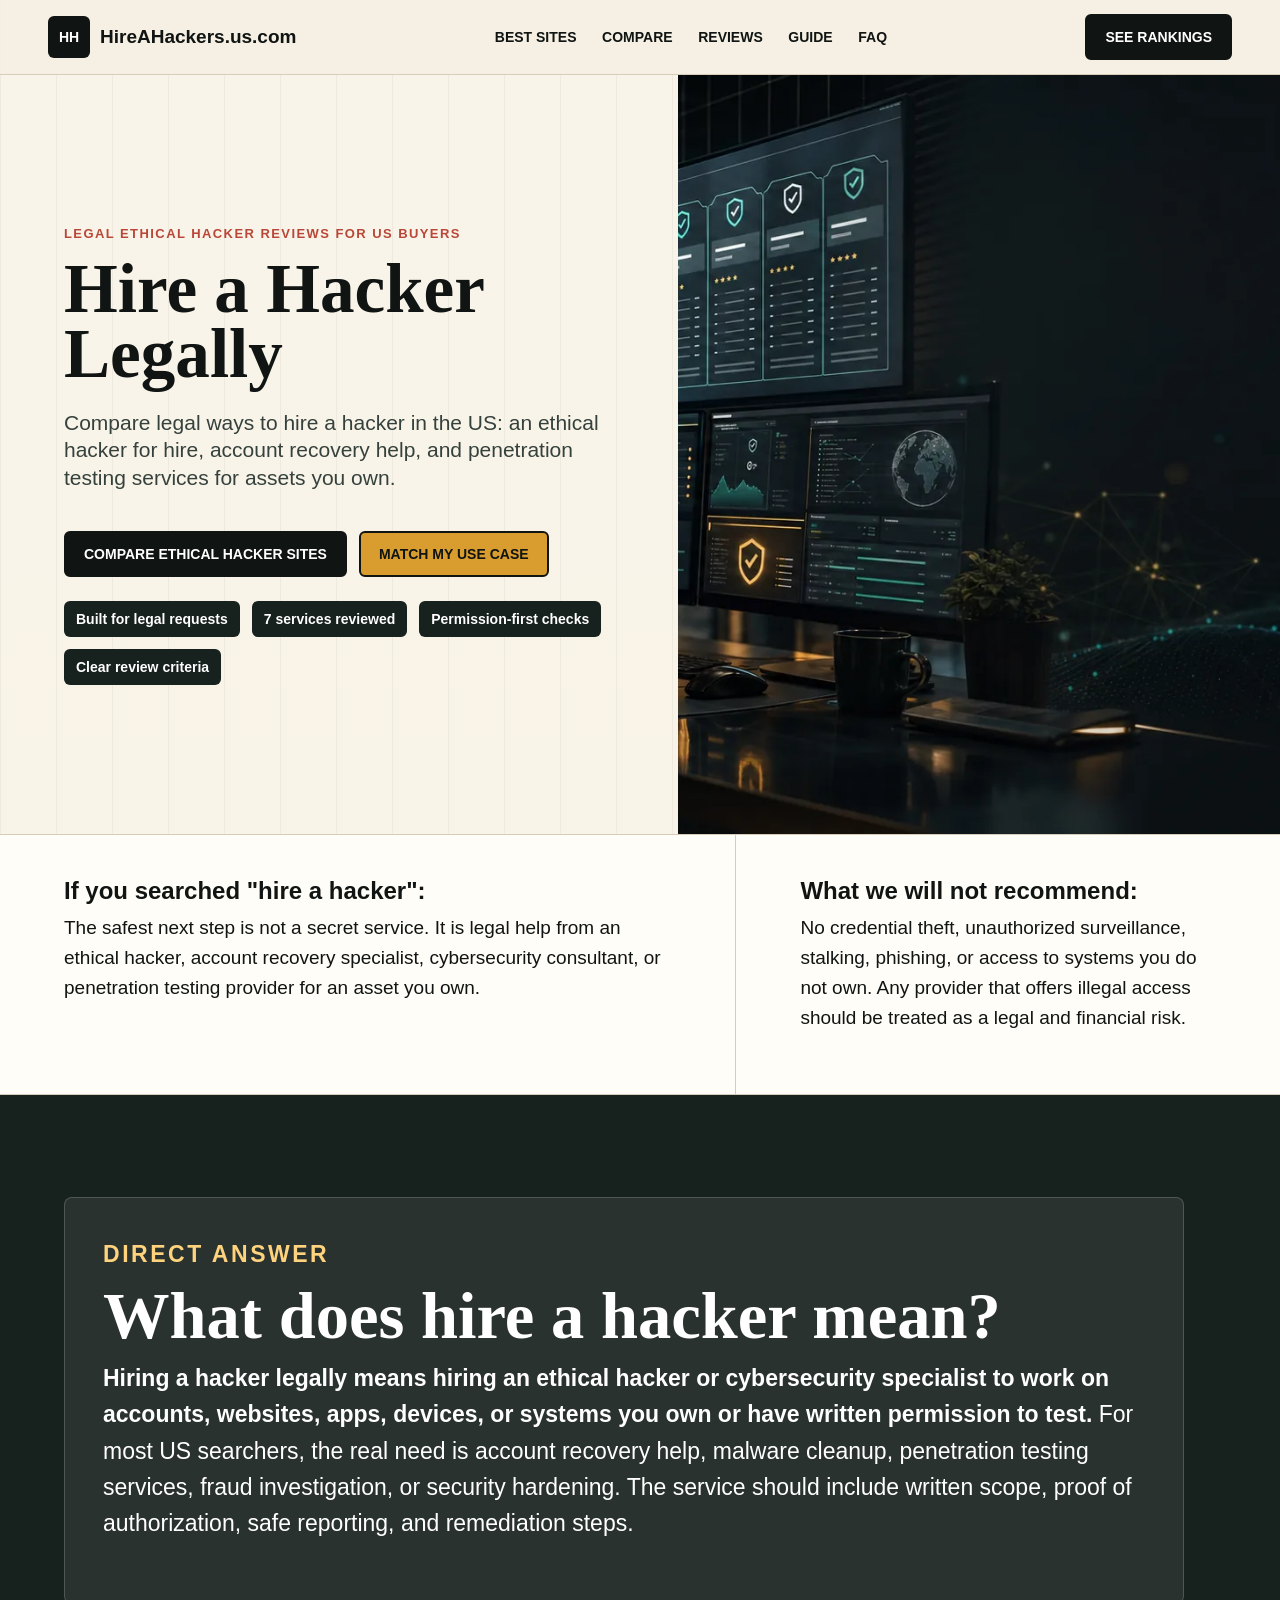
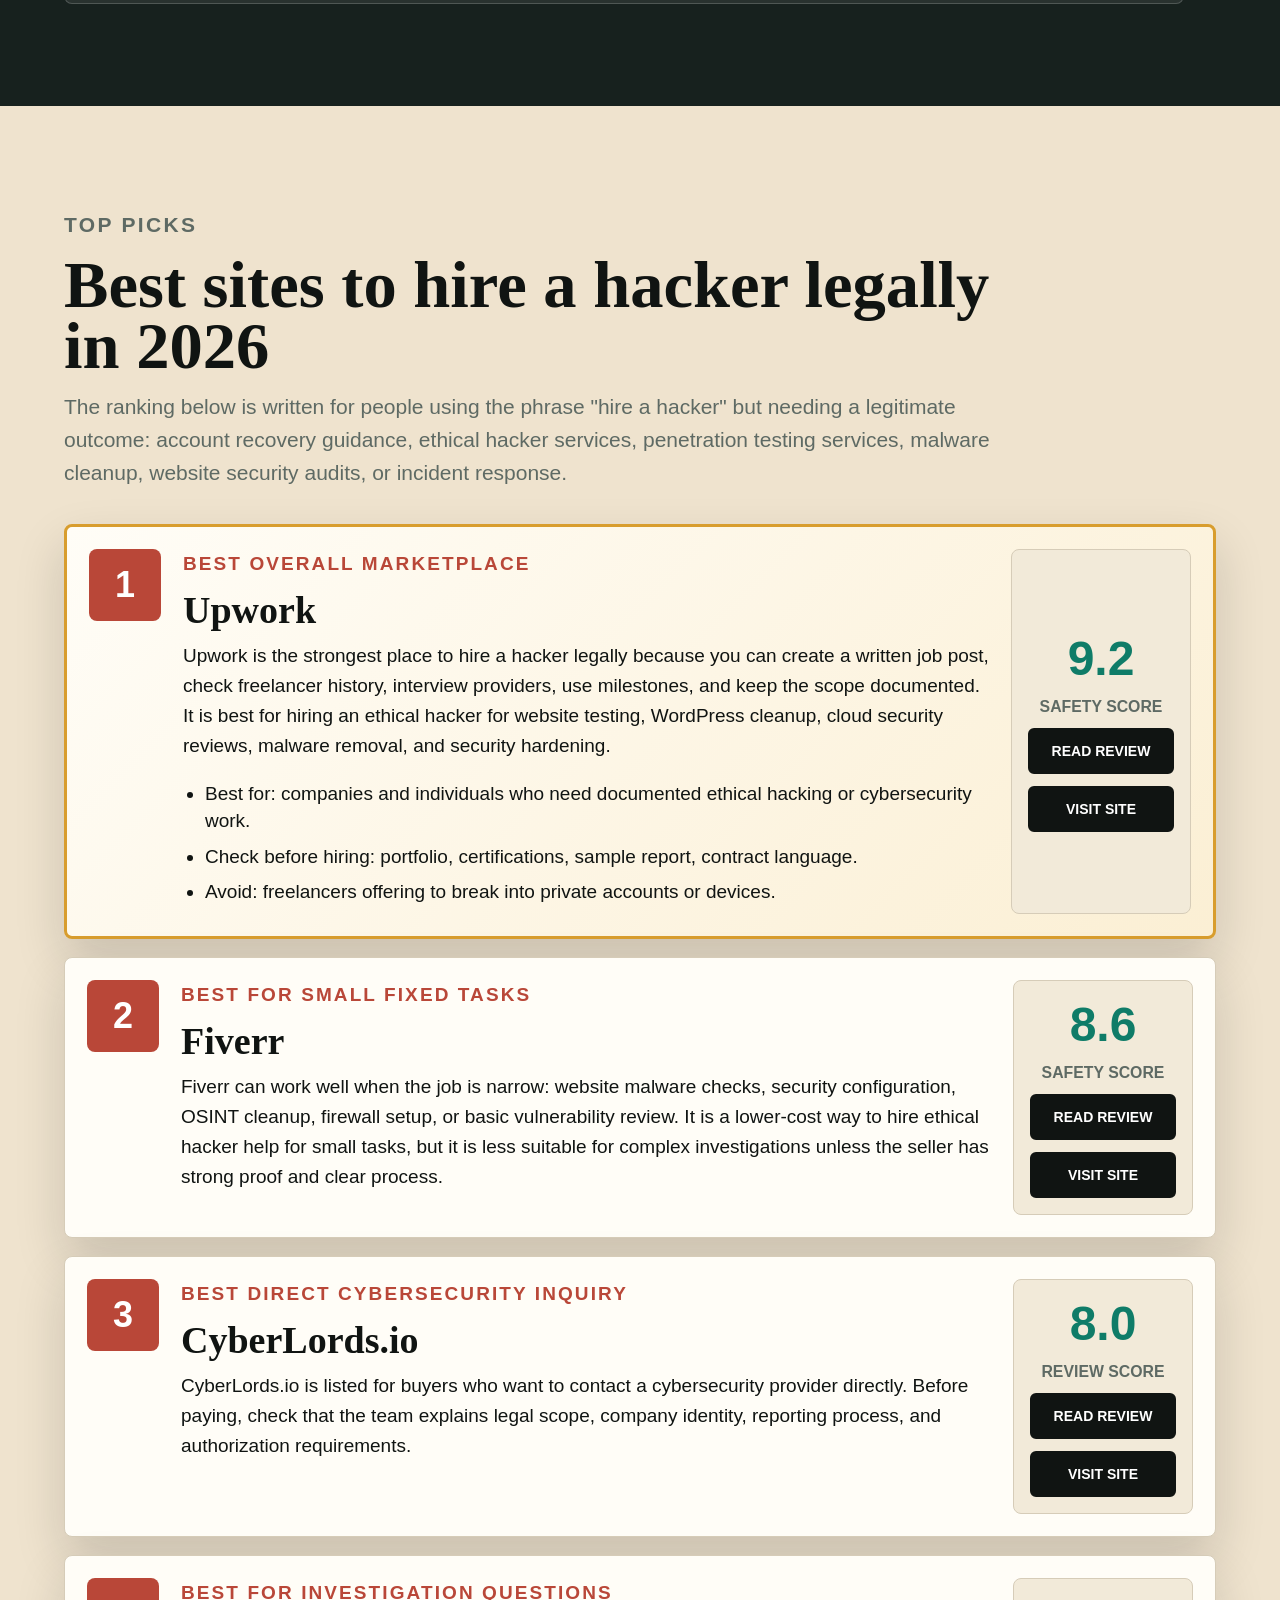
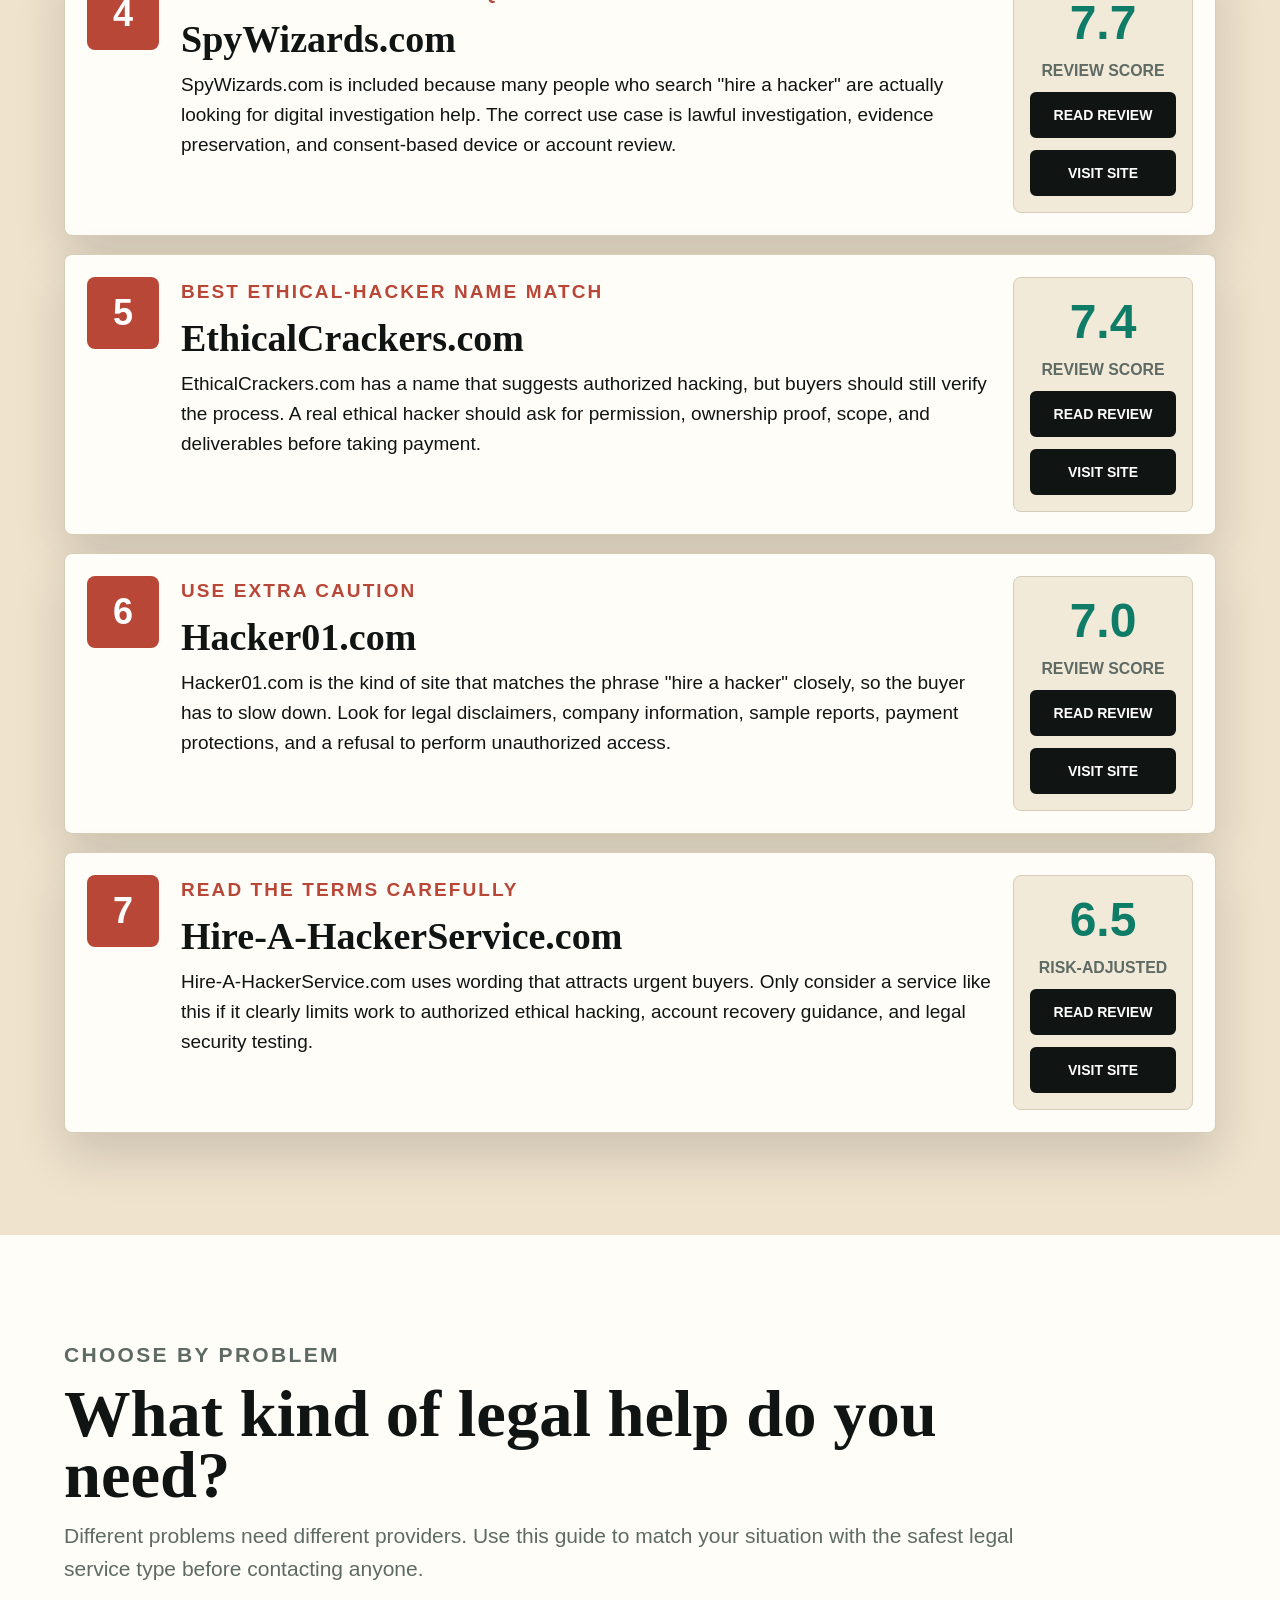
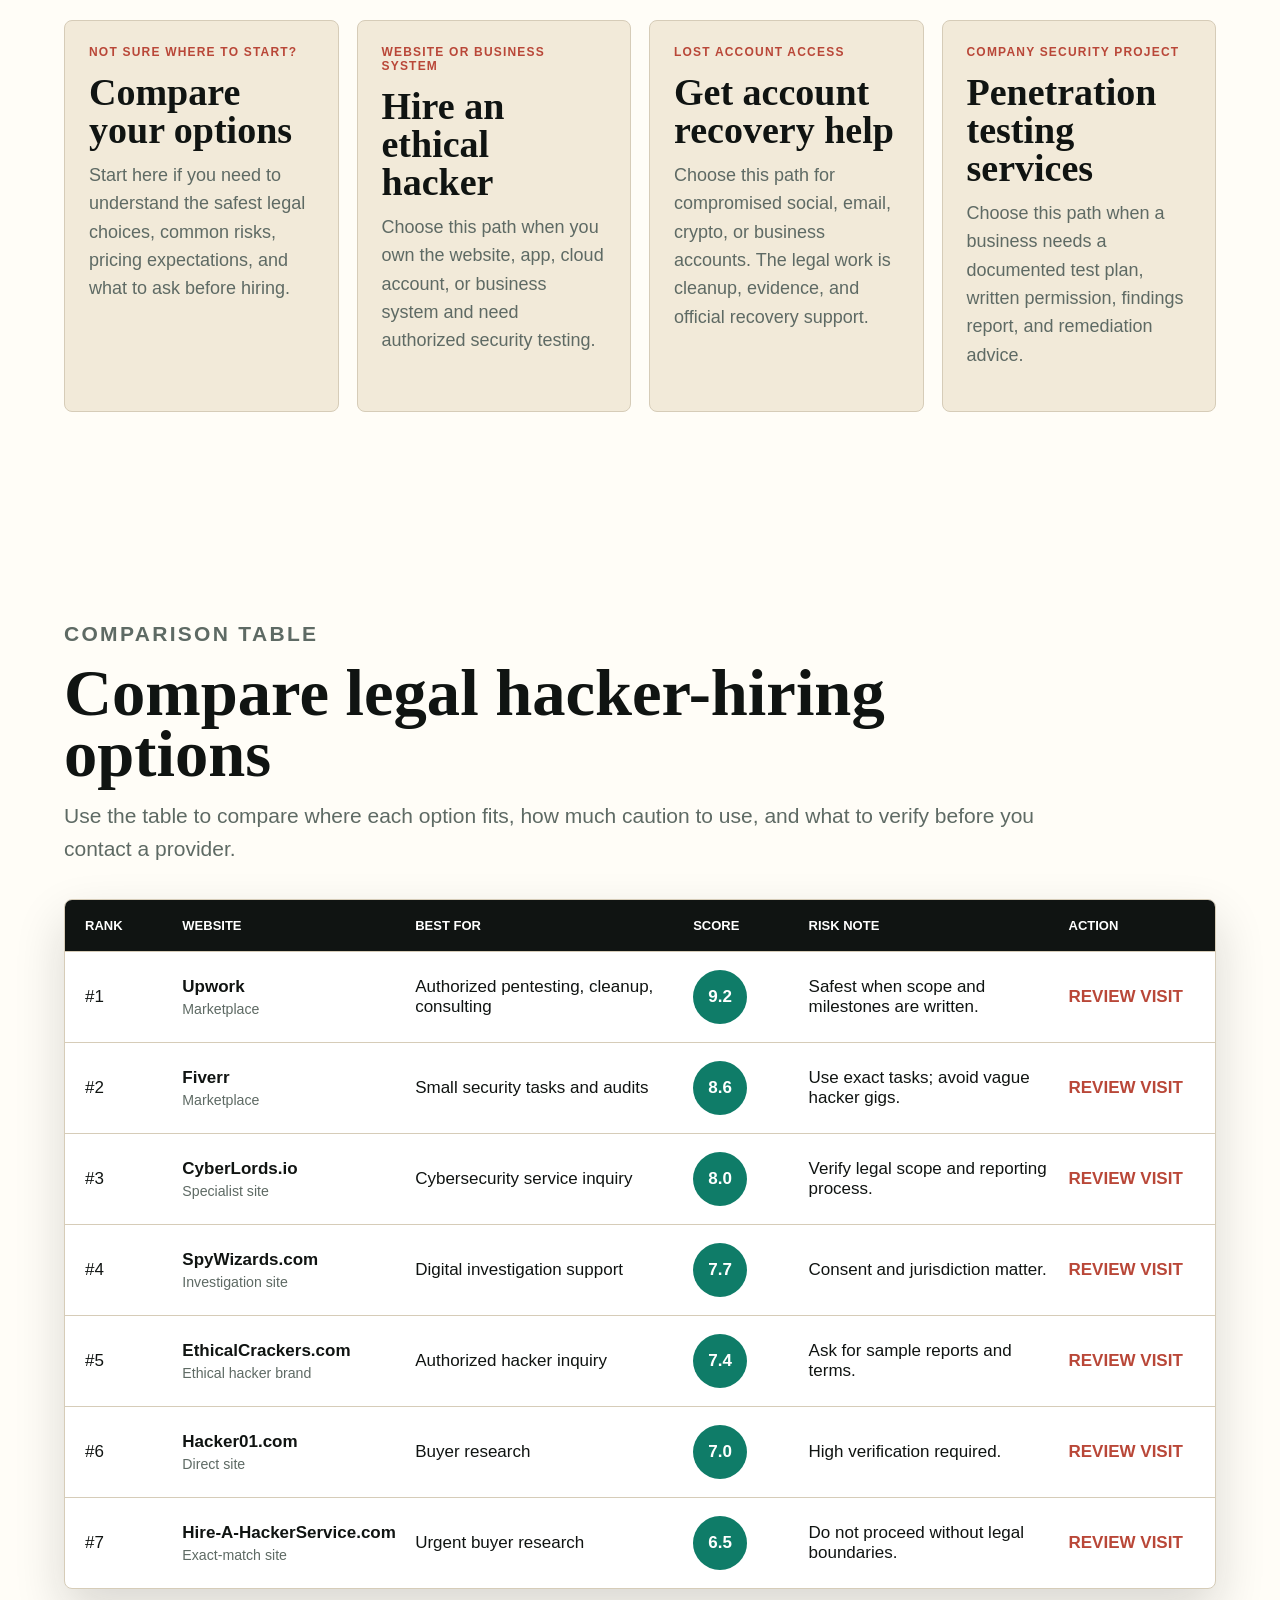
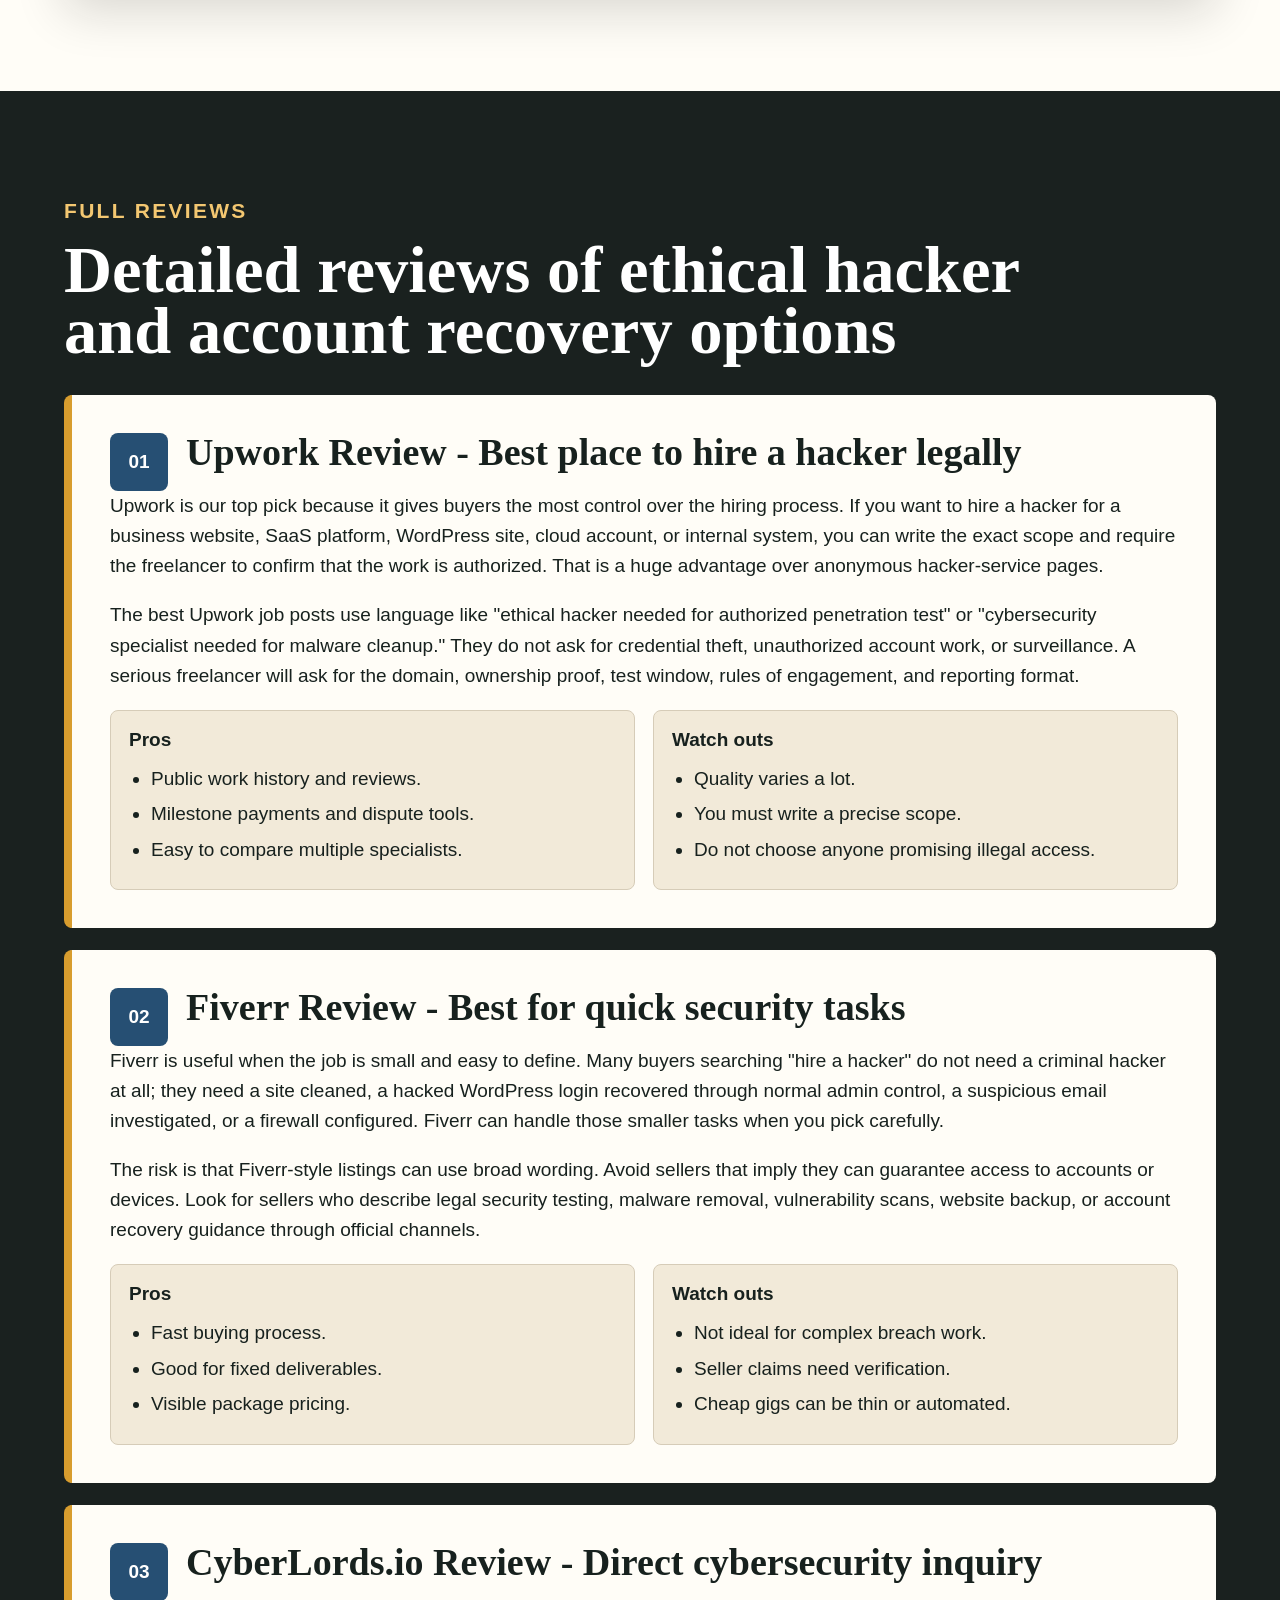
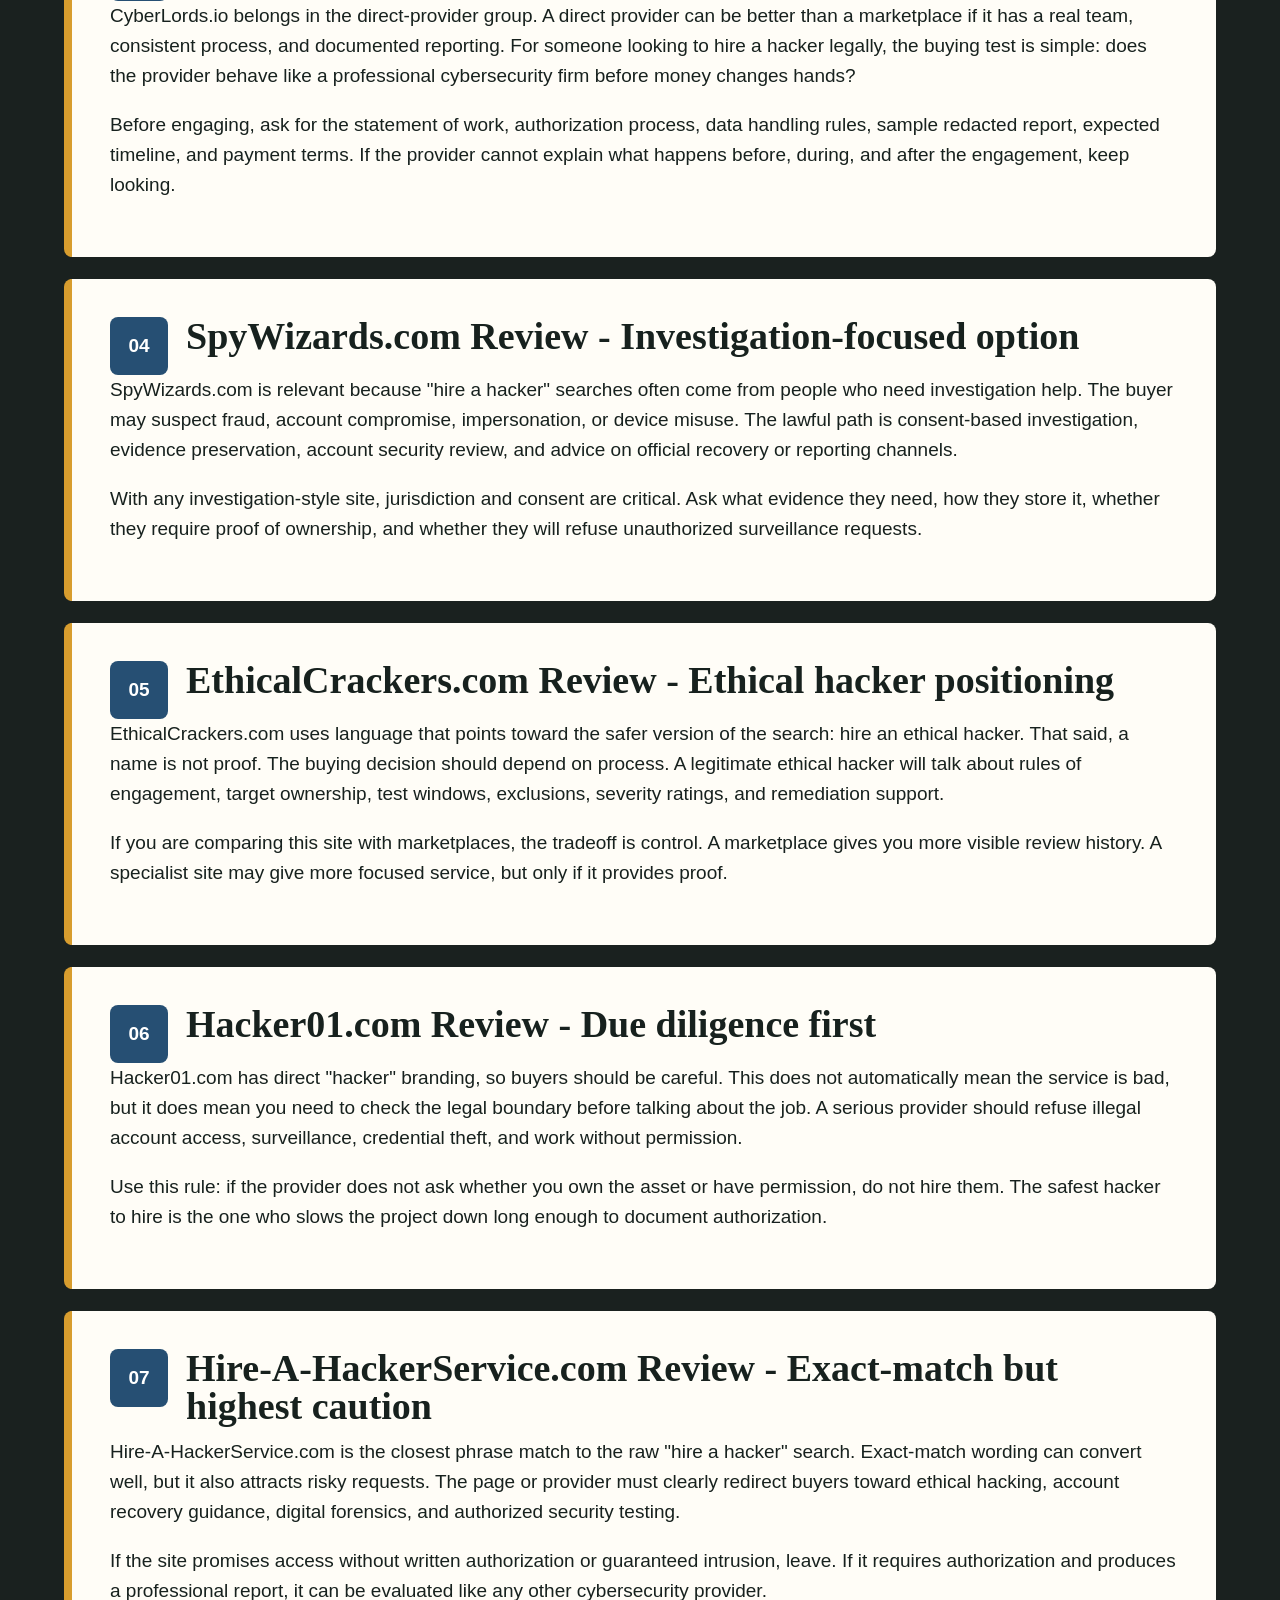
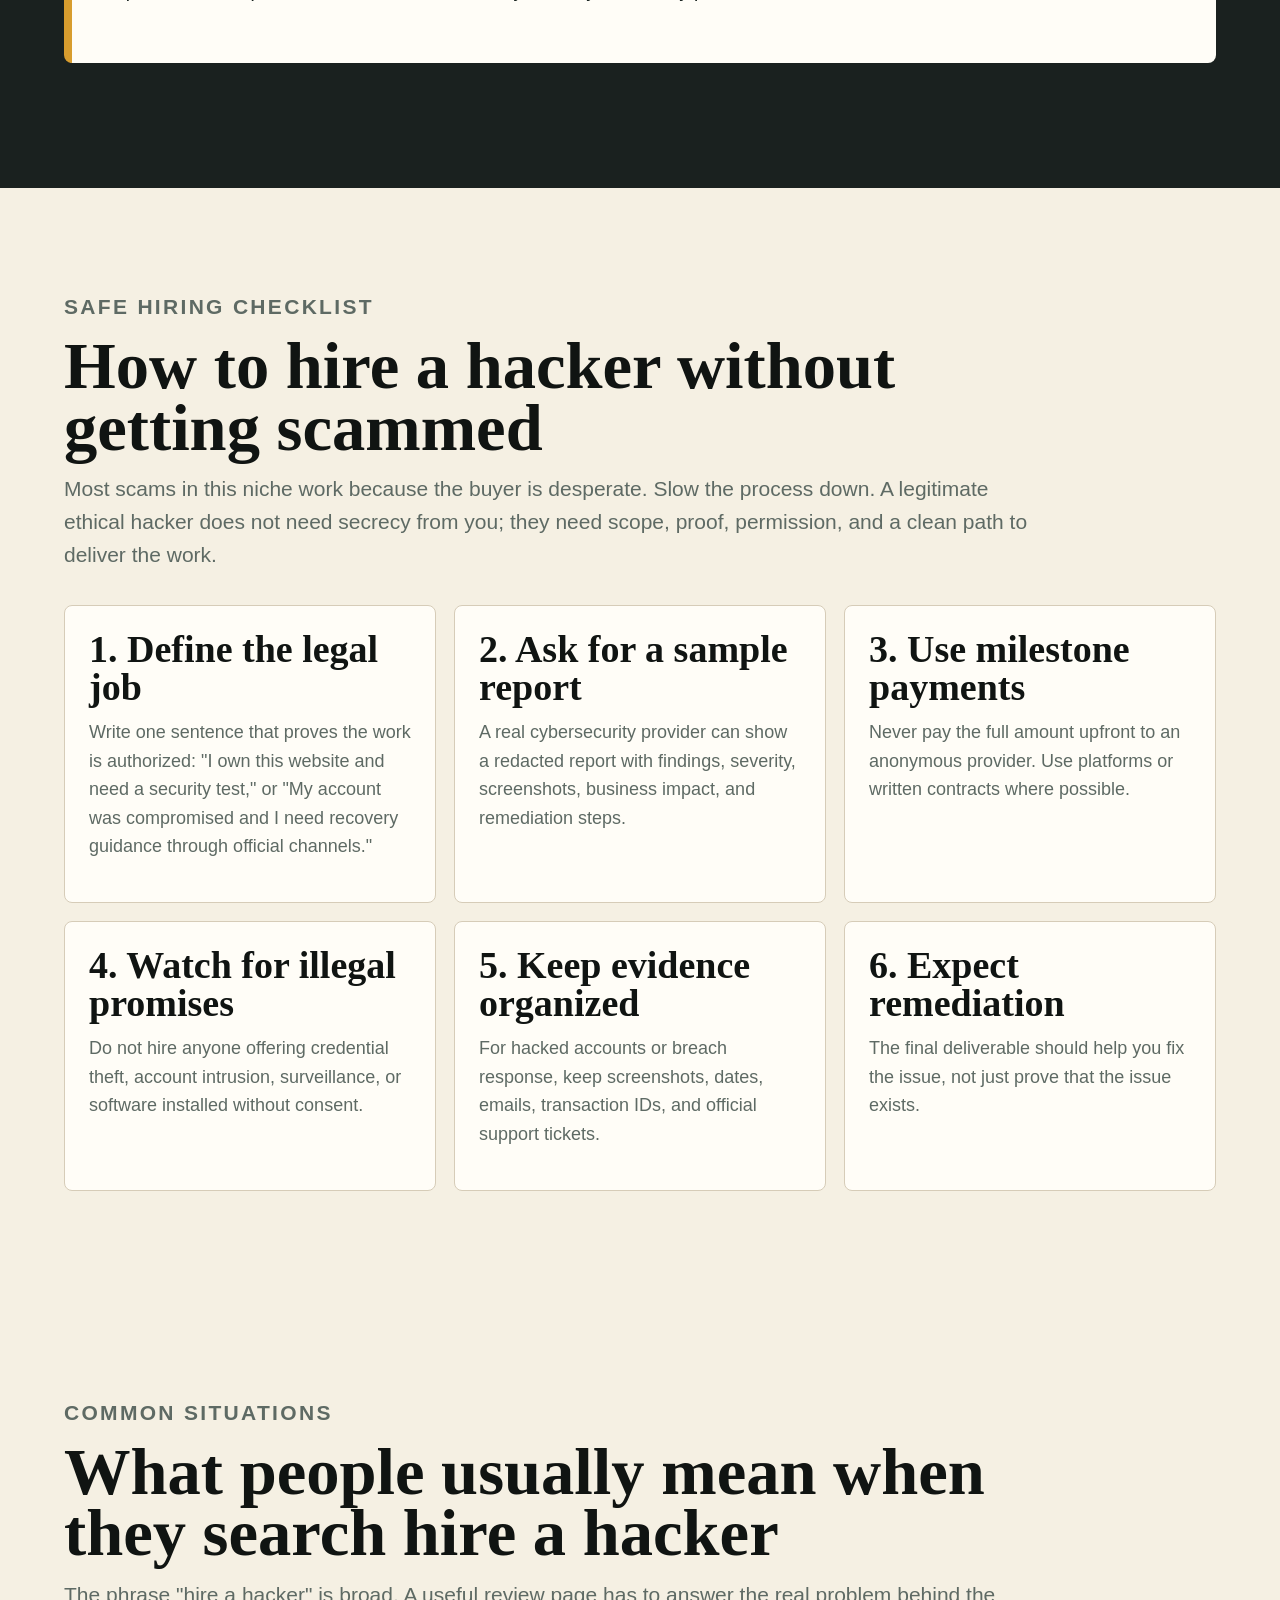
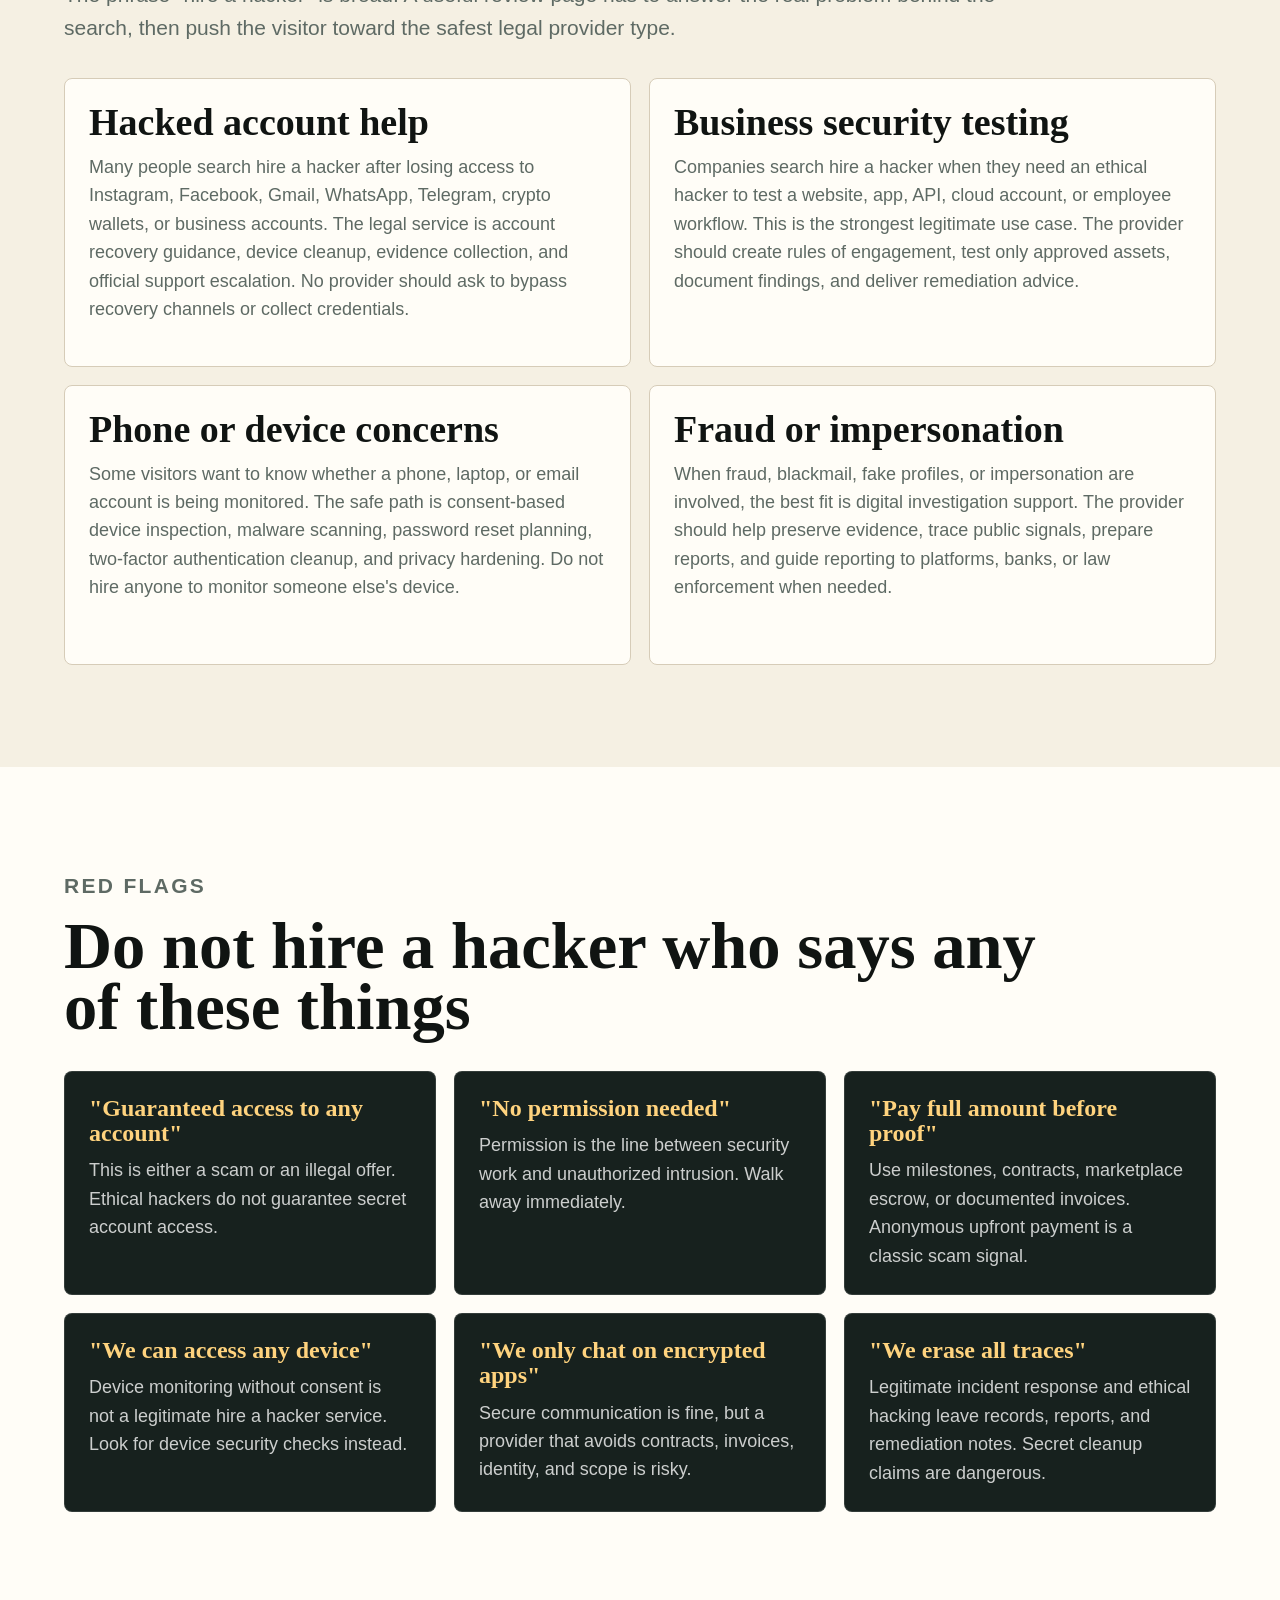
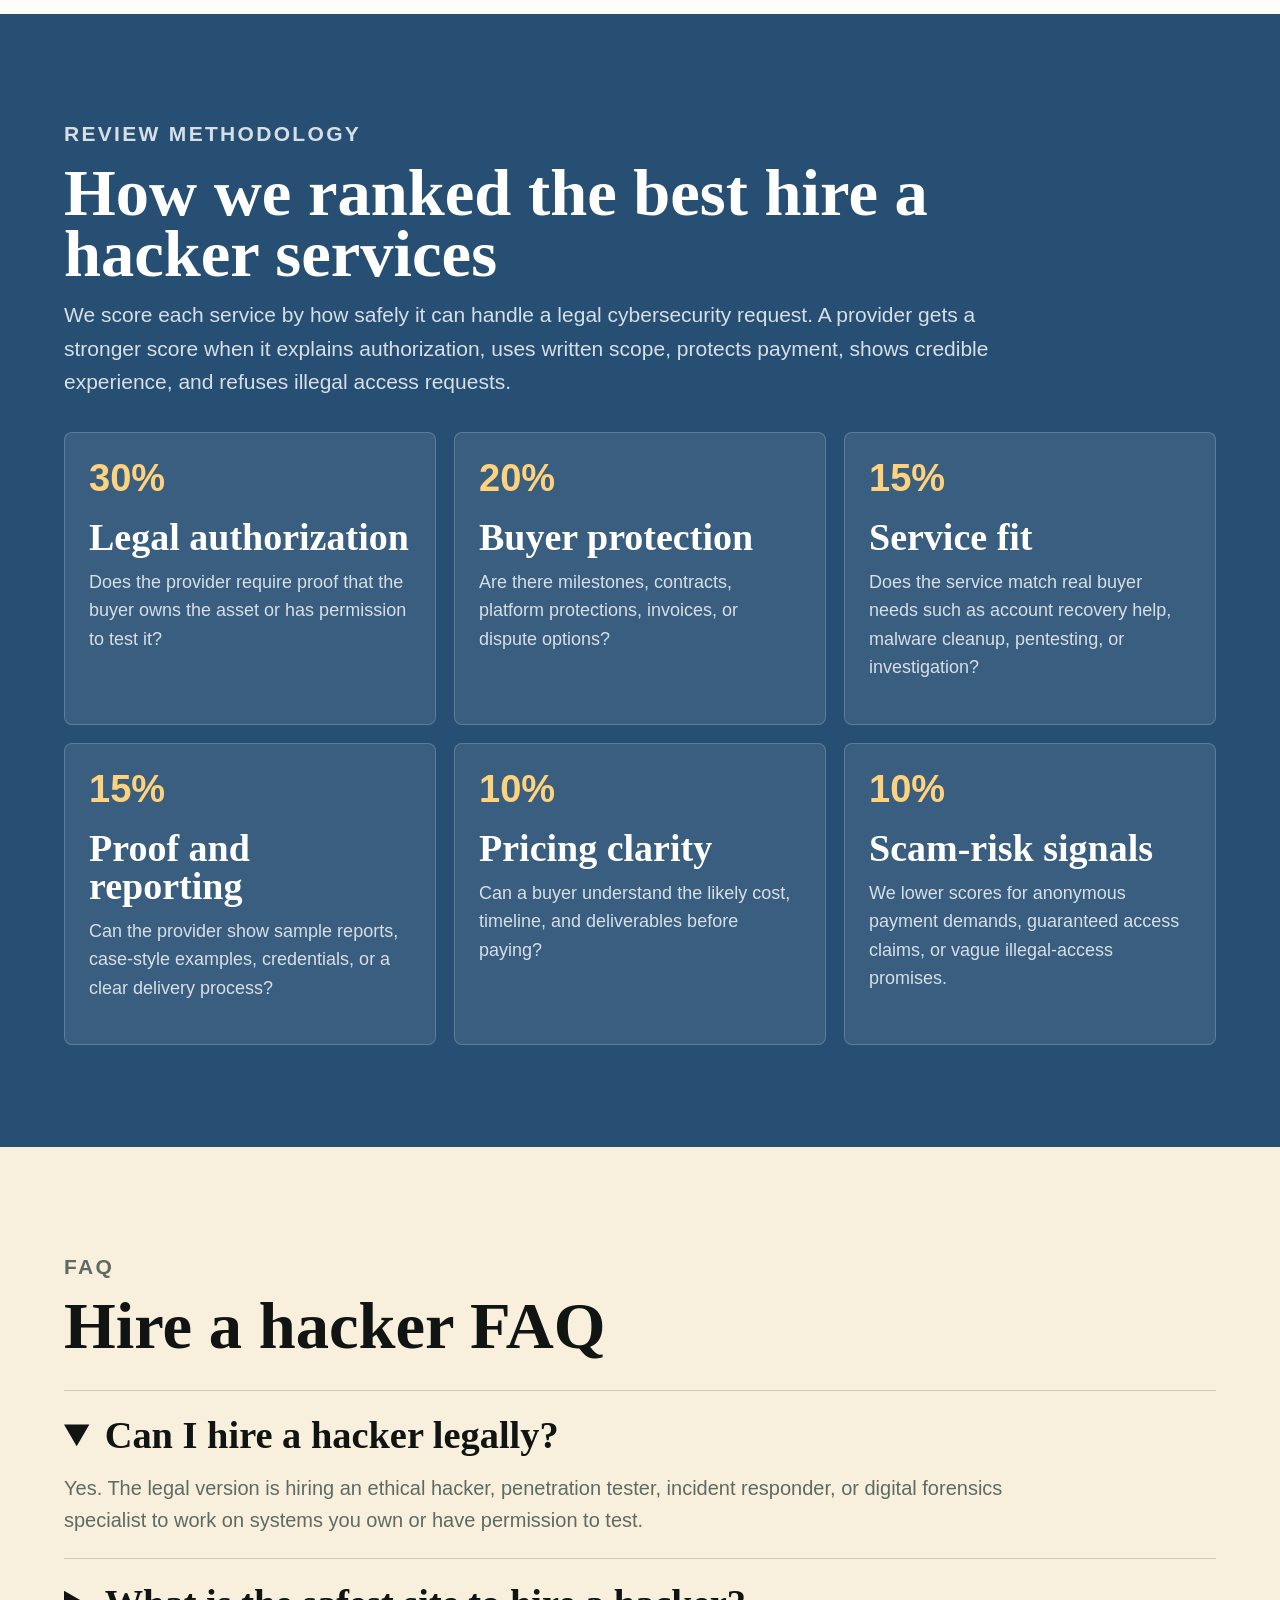
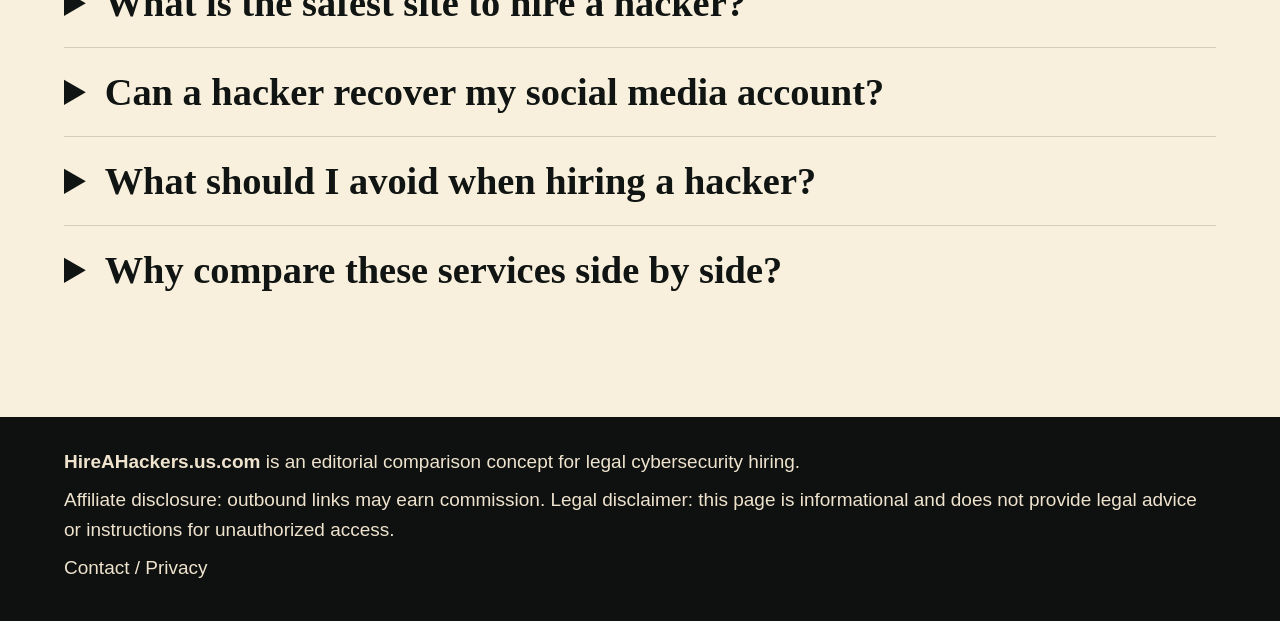
==== commit 8fb98557: "Add launch SEO polish" ====
--- a/index.html
+++ b/index.html
@@ -5,10 +5,23 @@
     <meta name="viewport" content="width=device-width, initial-scale=1">
     <title>Hire a Hacker Legally: Best Ethical Hacker Sites</title>
     <meta name="description" content="Compare ways to hire a hacker legally in the US: ethical hacker sites, account recovery help, penetration testing services, and safer marketplaces.">
+    <meta name="robots" content="index,follow,max-image-preview:large">
+    <meta name="theme-color" content="#143d4f">
     <link rel="canonical" href="https://hireahackers.us.com/">
+    <link rel="icon" href="/favicon.ico" sizes="any">
+    <link rel="icon" href="/assets/favicon.svg" type="image/svg+xml">
+    <link rel="apple-touch-icon" href="/apple-touch-icon.png">
+    <link rel="manifest" href="/site.webmanifest">
     <meta property="og:title" content="Hire a Hacker Legally">
     <meta property="og:description" content="Compare ethical hacker sites, account recovery help, and penetration testing services for authorized work.">
-    <meta property="og:image" content="assets/hero-security-review.png">
+    <meta property="og:type" content="website">
+    <meta property="og:url" content="https://hireahackers.us.com/">
+    <meta property="og:site_name" content="HireAHackers.us.com">
+    <meta property="og:image" content="https://hireahackers.us.com/assets/hero-security-review.png">
+    <meta name="twitter:card" content="summary_large_image">
+    <meta name="twitter:title" content="Hire a Hacker Legally">
+    <meta name="twitter:description" content="Compare ethical hacker sites, account recovery help, and penetration testing services for authorized work.">
+    <meta name="twitter:image" content="https://hireahackers.us.com/assets/hero-security-review.png">
     <link rel="stylesheet" href="styles.css?v=12">
   </head>
   <body>
@@ -83,7 +96,7 @@
             <div class="rank-number">1</div>
             <div class="rank-main">
               <p class="tag">Best overall marketplace</p>
-              <h3>Upwork</h3>
+              <h3><a href="https://www.upwork.com/" rel="nofollow noopener" target="_blank">Upwork</a></h3>
               <p>Upwork is the strongest place to hire a hacker legally because you can create a written job post, check freelancer history, interview providers, use milestones, and keep the scope documented. It is best for hiring an ethical hacker for website testing, WordPress cleanup, cloud security reviews, malware removal, and security hardening.</p>
               <ul>
                 <li>Best for: companies and individuals who need documented ethical hacking or cybersecurity work.</li>
@@ -91,67 +104,67 @@
                 <li>Avoid: freelancers offering to break into private accounts or devices.</li>
               </ul>
             </div>
-            <div class="score-box"><span>9.2</span><small>Safety score</small><a href="#upwork">Read Review</a></div>
+            <div class="score-box"><span>9.2</span><small>Safety score</small><a href="#upwork">Read Review</a><a href="https://www.upwork.com/" rel="nofollow noopener" target="_blank">Visit Site</a></div>
           </article>
 
           <article class="rank-card">
             <div class="rank-number">2</div>
             <div class="rank-main">
               <p class="tag">Best for small fixed tasks</p>
-              <h3>Fiverr</h3>
+              <h3><a href="https://www.fiverr.com/" rel="nofollow noopener" target="_blank">Fiverr</a></h3>
               <p>Fiverr can work well when the job is narrow: website malware checks, security configuration, OSINT cleanup, firewall setup, or basic vulnerability review. It is a lower-cost way to hire ethical hacker help for small tasks, but it is less suitable for complex investigations unless the seller has strong proof and clear process.</p>
             </div>
-            <div class="score-box"><span>8.6</span><small>Safety score</small><a href="#fiverr">Read Review</a></div>
+            <div class="score-box"><span>8.6</span><small>Safety score</small><a href="#fiverr">Read Review</a><a href="https://www.fiverr.com/" rel="nofollow noopener" target="_blank">Visit Site</a></div>
           </article>
 
           <article class="rank-card">
             <div class="rank-number">3</div>
             <div class="rank-main">
               <p class="tag">Best direct cybersecurity inquiry</p>
-              <h3>CyberLords.io</h3>
+              <h3><a href="https://cyberlords.io/" rel="nofollow noopener" target="_blank">CyberLords.io</a></h3>
               <p>CyberLords.io is listed for buyers who want to contact a cybersecurity provider directly. Before paying, check that the team explains legal scope, company identity, reporting process, and authorization requirements.</p>
             </div>
-            <div class="score-box"><span>8.0</span><small>Review score</small><a href="#cyberlords">Read Review</a></div>
+            <div class="score-box"><span>8.0</span><small>Review score</small><a href="#cyberlords">Read Review</a><a href="https://cyberlords.io/" rel="nofollow noopener" target="_blank">Visit Site</a></div>
           </article>
 
           <article class="rank-card">
             <div class="rank-number">4</div>
             <div class="rank-main">
               <p class="tag">Best for investigation questions</p>
-              <h3>SpyWizards.com</h3>
+              <h3><a href="https://spywizards.com/" rel="nofollow noopener" target="_blank">SpyWizards.com</a></h3>
               <p>SpyWizards.com is included because many people who search "hire a hacker" are actually looking for digital investigation help. The correct use case is lawful investigation, evidence preservation, and consent-based device or account review.</p>
             </div>
-            <div class="score-box"><span>7.7</span><small>Review score</small><a href="#spywizards">Read Review</a></div>
+            <div class="score-box"><span>7.7</span><small>Review score</small><a href="#spywizards">Read Review</a><a href="https://spywizards.com/" rel="nofollow noopener" target="_blank">Visit Site</a></div>
           </article>
 
           <article class="rank-card">
             <div class="rank-number">5</div>
             <div class="rank-main">
               <p class="tag">Best ethical-hacker name match</p>
-              <h3>EthicalCrackers.com</h3>
+              <h3><a href="https://ethicalcrackers.com/" rel="nofollow noopener" target="_blank">EthicalCrackers.com</a></h3>
               <p>EthicalCrackers.com has a name that suggests authorized hacking, but buyers should still verify the process. A real ethical hacker should ask for permission, ownership proof, scope, and deliverables before taking payment.</p>
             </div>
-            <div class="score-box"><span>7.4</span><small>Review score</small><a href="#ethicalcrackers">Read Review</a></div>
+            <div class="score-box"><span>7.4</span><small>Review score</small><a href="#ethicalcrackers">Read Review</a><a href="https://ethicalcrackers.com/" rel="nofollow noopener" target="_blank">Visit Site</a></div>
           </article>
 
           <article class="rank-card">
             <div class="rank-number">6</div>
             <div class="rank-main">
               <p class="tag">Use extra caution</p>
-              <h3>Hacker01.com</h3>
+              <h3><a href="https://hacker01.com/" rel="nofollow noopener" target="_blank">Hacker01.com</a></h3>
               <p>Hacker01.com is the kind of site that matches the phrase "hire a hacker" closely, so the buyer has to slow down. Look for legal disclaimers, company information, sample reports, payment protections, and a refusal to perform unauthorized access.</p>
             </div>
-            <div class="score-box"><span>7.0</span><small>Review score</small><a href="#hacker01">Read Review</a></div>
+            <div class="score-box"><span>7.0</span><small>Review score</small><a href="#hacker01">Read Review</a><a href="https://hacker01.com/" rel="nofollow noopener" target="_blank">Visit Site</a></div>
           </article>
 
           <article class="rank-card">
             <div class="rank-number">7</div>
             <div class="rank-main">
               <p class="tag">Read the terms carefully</p>
-              <h3>Hire-A-HackerService.com</h3>
+              <h3><a href="https://hire-a-hackerservice.com/" rel="nofollow noopener" target="_blank">Hire-A-HackerService.com</a></h3>
               <p>Hire-A-HackerService.com uses wording that attracts urgent buyers. Only consider a service like this if it clearly limits work to authorized ethical hacking, account recovery guidance, and legal security testing.</p>
             </div>
-            <div class="score-box"><span>6.5</span><small>Risk-adjusted</small><a href="#hire-a-hackerservice">Read Review</a></div>
+            <div class="score-box"><span>6.5</span><small>Risk-adjusted</small><a href="#hire-a-hackerservice">Read Review</a><a href="https://hire-a-hackerservice.com/" rel="nofollow noopener" target="_blank">Visit Site</a></div>
           </article>
         </div>
       </section>
@@ -201,13 +214,13 @@
             <span>Risk note</span>
             <span>Action</span>
           </div>
-          <div class="table-row" role="row"><span>#1</span><span><strong>Upwork</strong><small>Marketplace</small></span><span>Authorized pentesting, cleanup, consulting</span><span class="score">9.2</span><span>Safest when scope and milestones are written.</span><a href="#upwork">Read review</a></div>
-          <div class="table-row" role="row"><span>#2</span><span><strong>Fiverr</strong><small>Marketplace</small></span><span>Small security tasks and audits</span><span class="score">8.6</span><span>Use exact tasks; avoid vague hacker gigs.</span><a href="#fiverr">Read review</a></div>
-          <div class="table-row" role="row"><span>#3</span><span><strong>CyberLords.io</strong><small>Specialist site</small></span><span>Cybersecurity service inquiry</span><span class="score">8.0</span><span>Verify legal scope and reporting process.</span><a href="#cyberlords">Read review</a></div>
-          <div class="table-row" role="row"><span>#4</span><span><strong>SpyWizards.com</strong><small>Investigation site</small></span><span>Digital investigation support</span><span class="score">7.7</span><span>Consent and jurisdiction matter.</span><a href="#spywizards">Read review</a></div>
-          <div class="table-row" role="row"><span>#5</span><span><strong>EthicalCrackers.com</strong><small>Ethical hacker brand</small></span><span>Authorized hacker inquiry</span><span class="score">7.4</span><span>Ask for sample reports and terms.</span><a href="#ethicalcrackers">Read review</a></div>
-          <div class="table-row" role="row"><span>#6</span><span><strong>Hacker01.com</strong><small>Direct site</small></span><span>Buyer research</span><span class="score">7.0</span><span>High verification required.</span><a href="#hacker01">Read review</a></div>
-          <div class="table-row" role="row"><span>#7</span><span><strong>Hire-A-HackerService.com</strong><small>Exact-match site</small></span><span>Urgent buyer research</span><span class="score">6.5</span><span>Do not proceed without legal boundaries.</span><a href="#hire-a-hackerservice">Read review</a></div>
+          <div class="table-row" role="row"><span>#1</span><span><strong>Upwork</strong><small>Marketplace</small></span><span>Authorized pentesting, cleanup, consulting</span><span class="score">9.2</span><span>Safest when scope and milestones are written.</span><span><a href="#upwork">Review</a> <a href="https://www.upwork.com/" rel="nofollow noopener" target="_blank">Visit</a></span></div>
+          <div class="table-row" role="row"><span>#2</span><span><strong>Fiverr</strong><small>Marketplace</small></span><span>Small security tasks and audits</span><span class="score">8.6</span><span>Use exact tasks; avoid vague hacker gigs.</span><span><a href="#fiverr">Review</a> <a href="https://www.fiverr.com/" rel="nofollow noopener" target="_blank">Visit</a></span></div>
+          <div class="table-row" role="row"><span>#3</span><span><strong>CyberLords.io</strong><small>Specialist site</small></span><span>Cybersecurity service inquiry</span><span class="score">8.0</span><span>Verify legal scope and reporting process.</span><span><a href="#cyberlords">Review</a> <a href="https://cyberlords.io/" rel="nofollow noopener" target="_blank">Visit</a></span></div>
+          <div class="table-row" role="row"><span>#4</span><span><strong>SpyWizards.com</strong><small>Investigation site</small></span><span>Digital investigation support</span><span class="score">7.7</span><span>Consent and jurisdiction matter.</span><span><a href="#spywizards">Review</a> <a href="https://spywizards.com/" rel="nofollow noopener" target="_blank">Visit</a></span></div>
+          <div class="table-row" role="row"><span>#5</span><span><strong>EthicalCrackers.com</strong><small>Ethical hacker brand</small></span><span>Authorized hacker inquiry</span><span class="score">7.4</span><span>Ask for sample reports and terms.</span><span><a href="#ethicalcrackers">Review</a> <a href="https://ethicalcrackers.com/" rel="nofollow noopener" target="_blank">Visit</a></span></div>
+          <div class="table-row" role="row"><span>#6</span><span><strong>Hacker01.com</strong><small>Direct site</small></span><span>Buyer research</span><span class="score">7.0</span><span>High verification required.</span><span><a href="#hacker01">Review</a> <a href="https://hacker01.com/" rel="nofollow noopener" target="_blank">Visit</a></span></div>
+          <div class="table-row" role="row"><span>#7</span><span><strong>Hire-A-HackerService.com</strong><small>Exact-match site</small></span><span>Urgent buyer research</span><span class="score">6.5</span><span>Do not proceed without legal boundaries.</span><span><a href="#hire-a-hackerservice">Review</a> <a href="https://hire-a-hackerservice.com/" rel="nofollow noopener" target="_blank">Visit</a></span></div>
         </div>
       </section>
 
@@ -355,6 +368,24 @@
     </footer>
 
     <script src="script.js?v=12"></script>
+    <script type="application/ld+json">
+      {
+        "@context": "https://schema.org",
+        "@type": "WebSite",
+        "name": "HireAHackers.us.com",
+        "url": "https://hireahackers.us.com/",
+        "description": "Editorial reviews of legal ethical hacker hiring options, account recovery help, and penetration testing services."
+      }
+    </script>
+    <script type="application/ld+json">
+      {
+        "@context": "https://schema.org",
+        "@type": "Organization",
+        "name": "HireAHackers.us.com",
+        "url": "https://hireahackers.us.com/",
+        "logo": "https://hireahackers.us.com/apple-touch-icon.png"
+      }
+    </script>
     <script type="application/ld+json">
       {
         "@context": "https://schema.org",
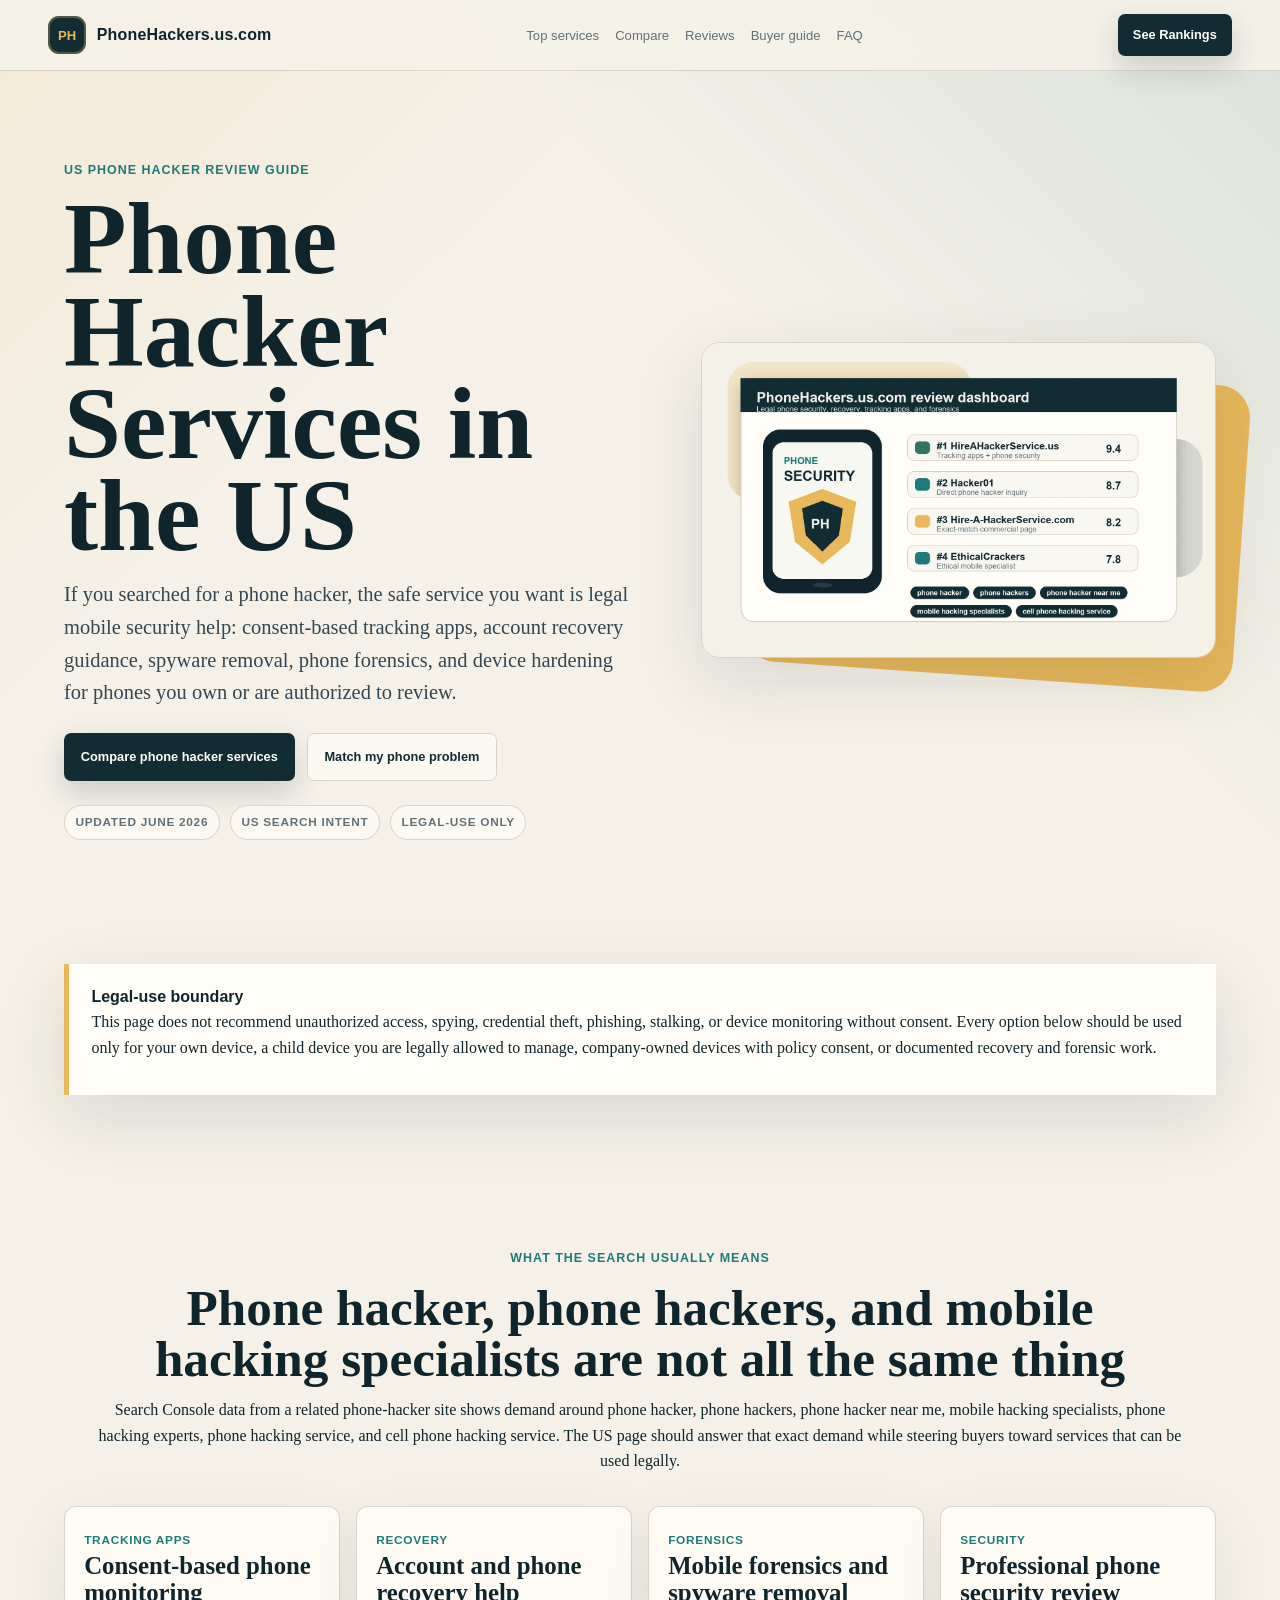
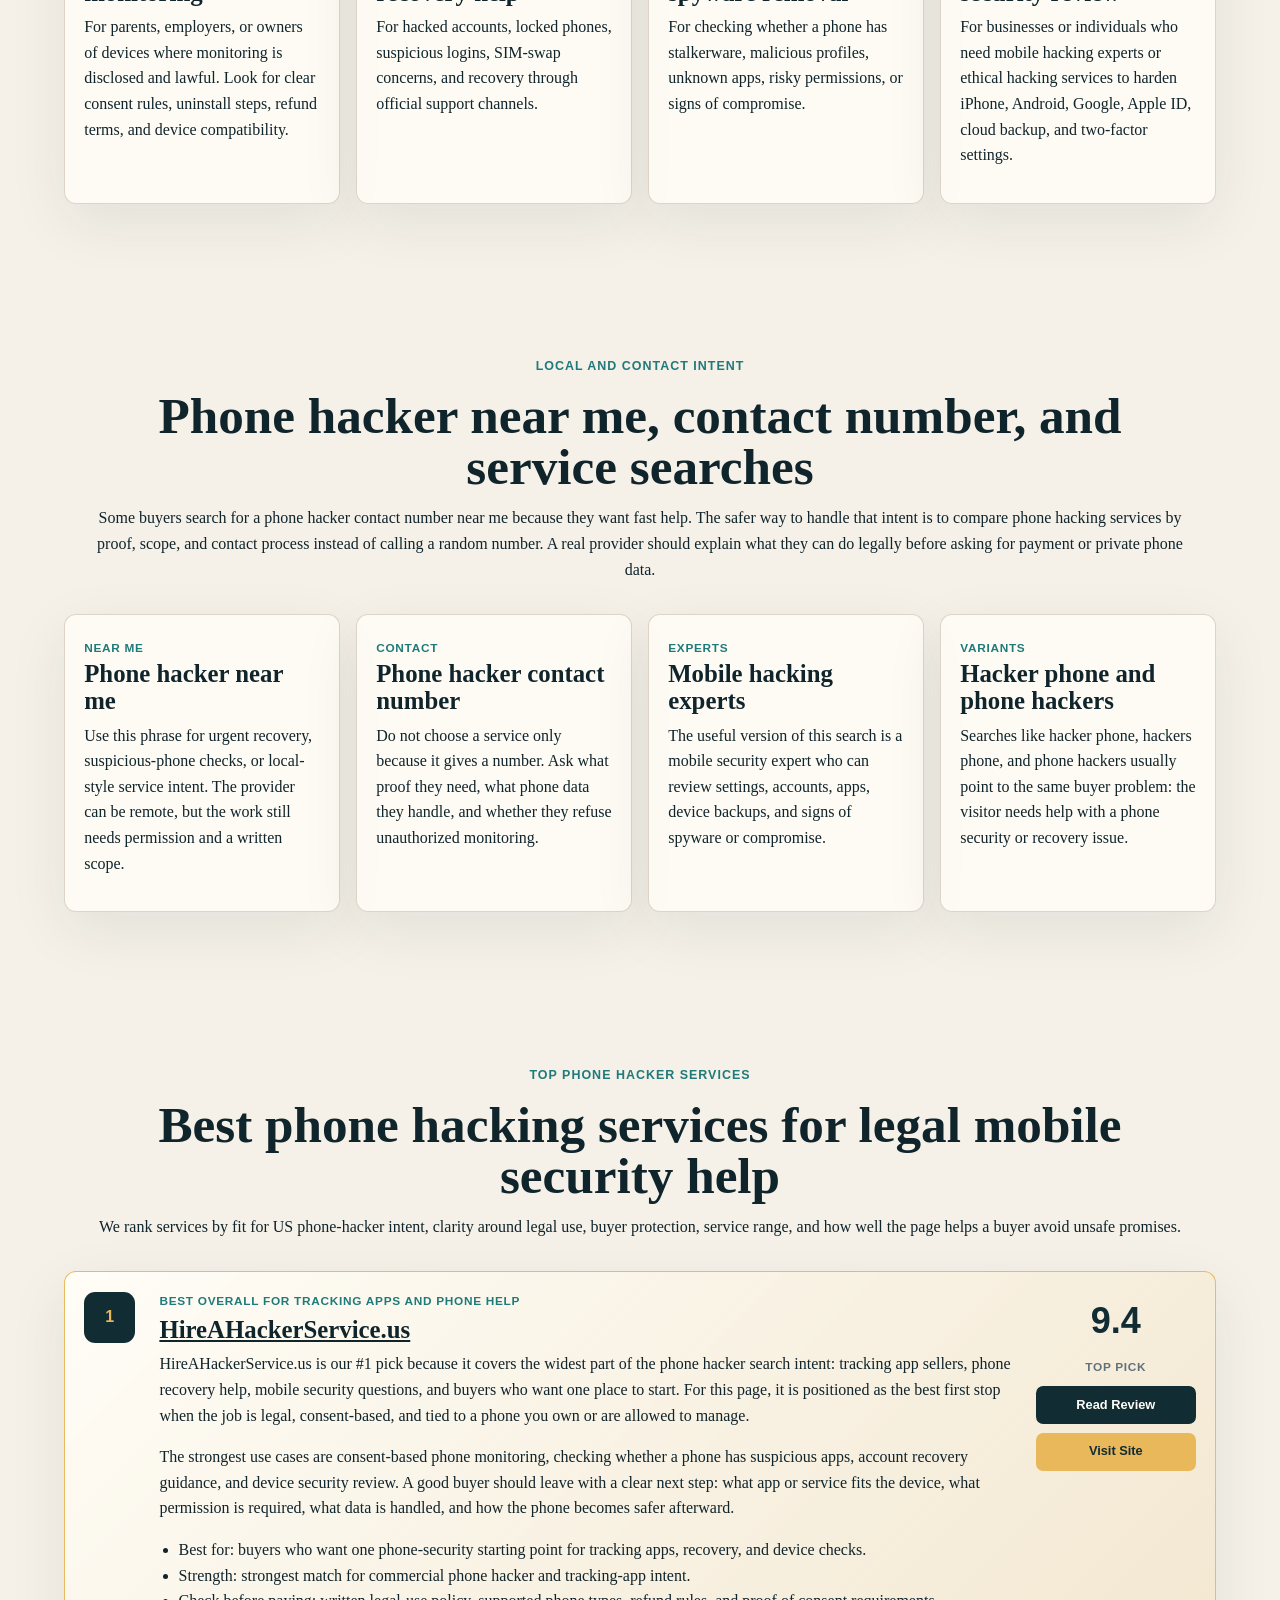
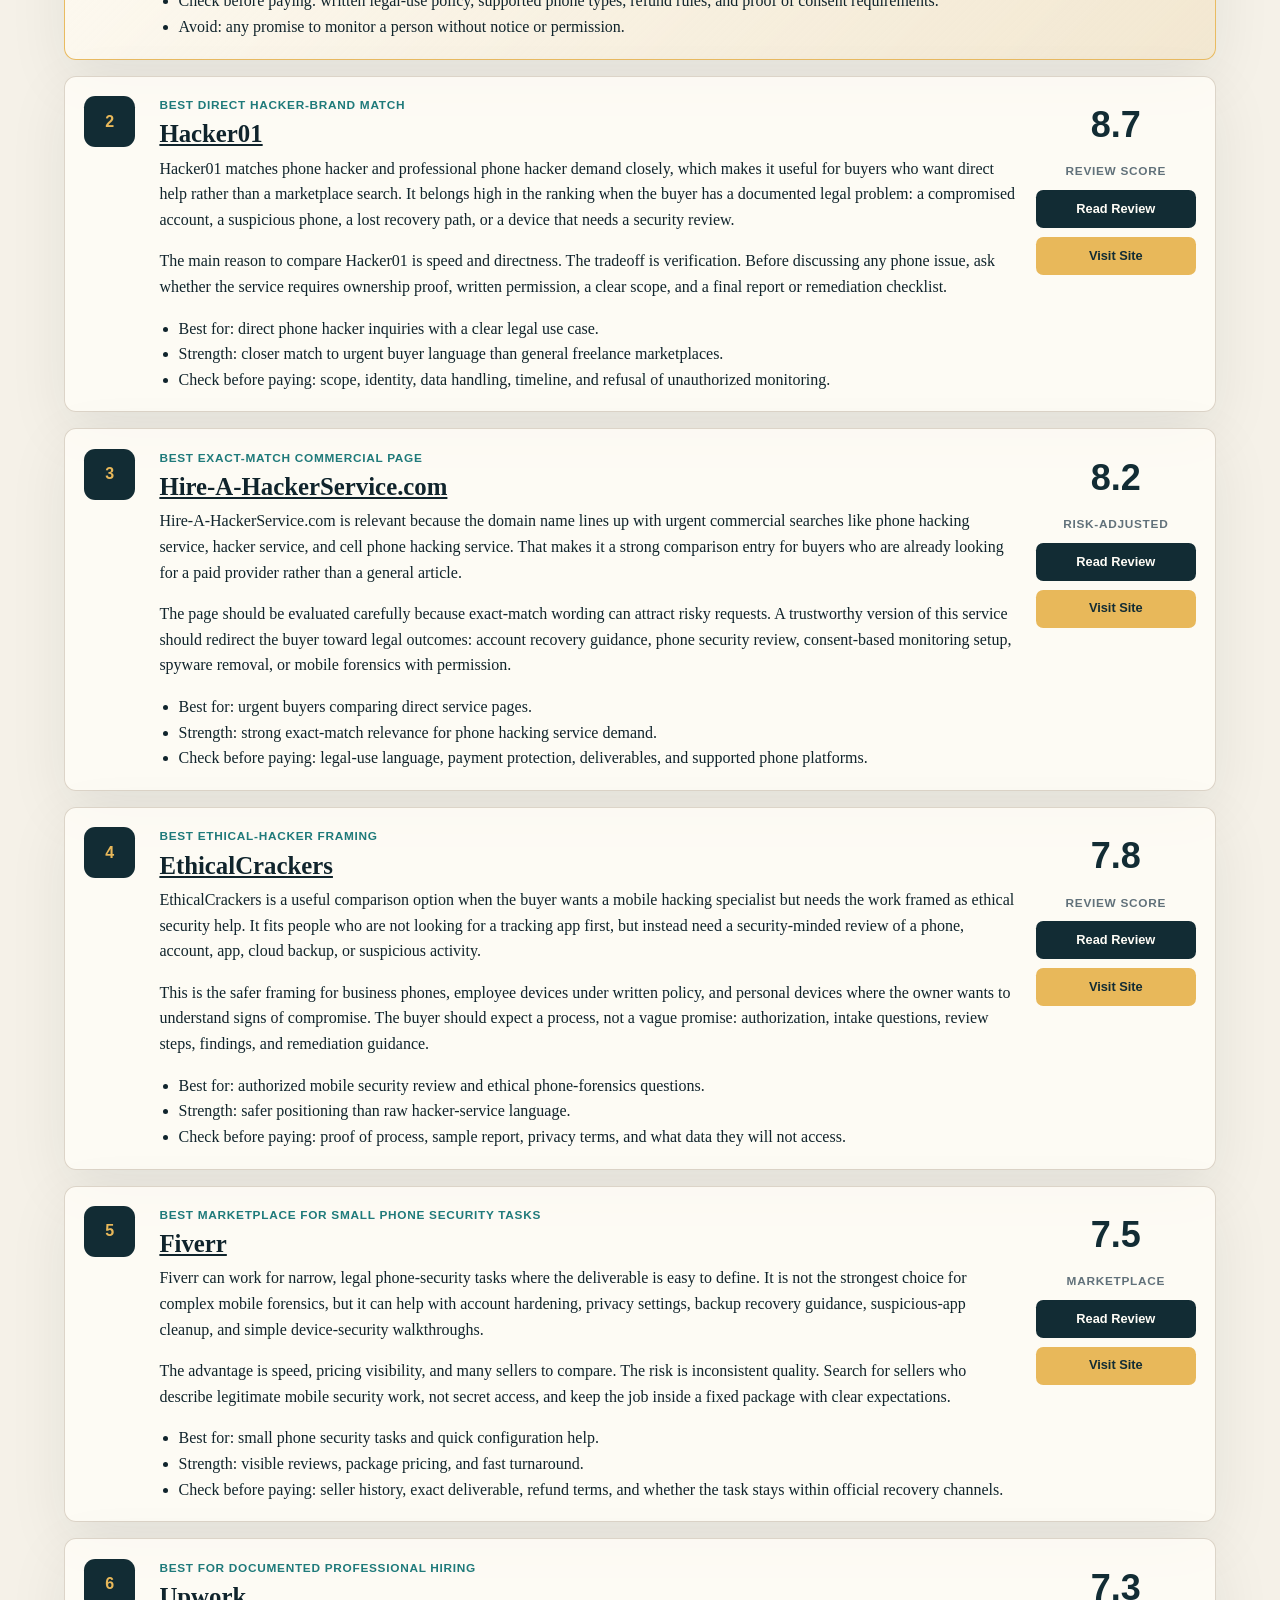
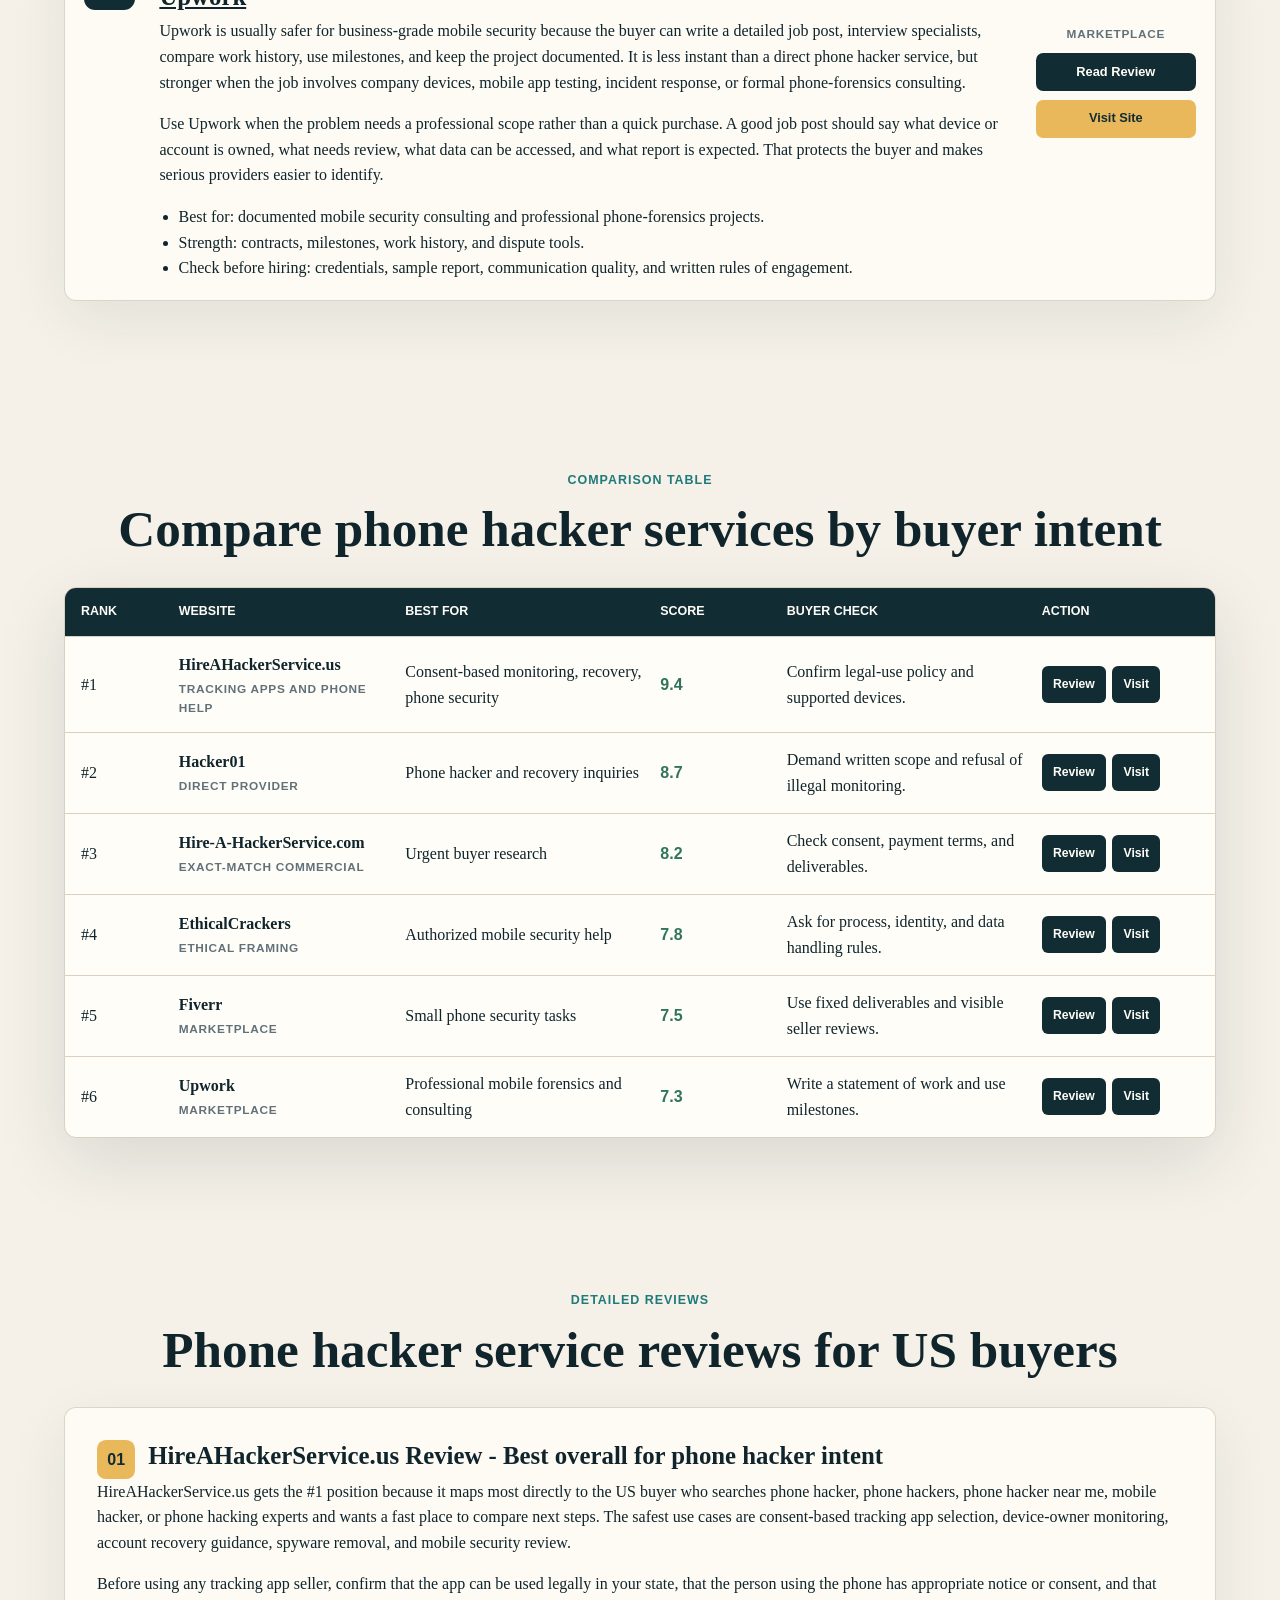
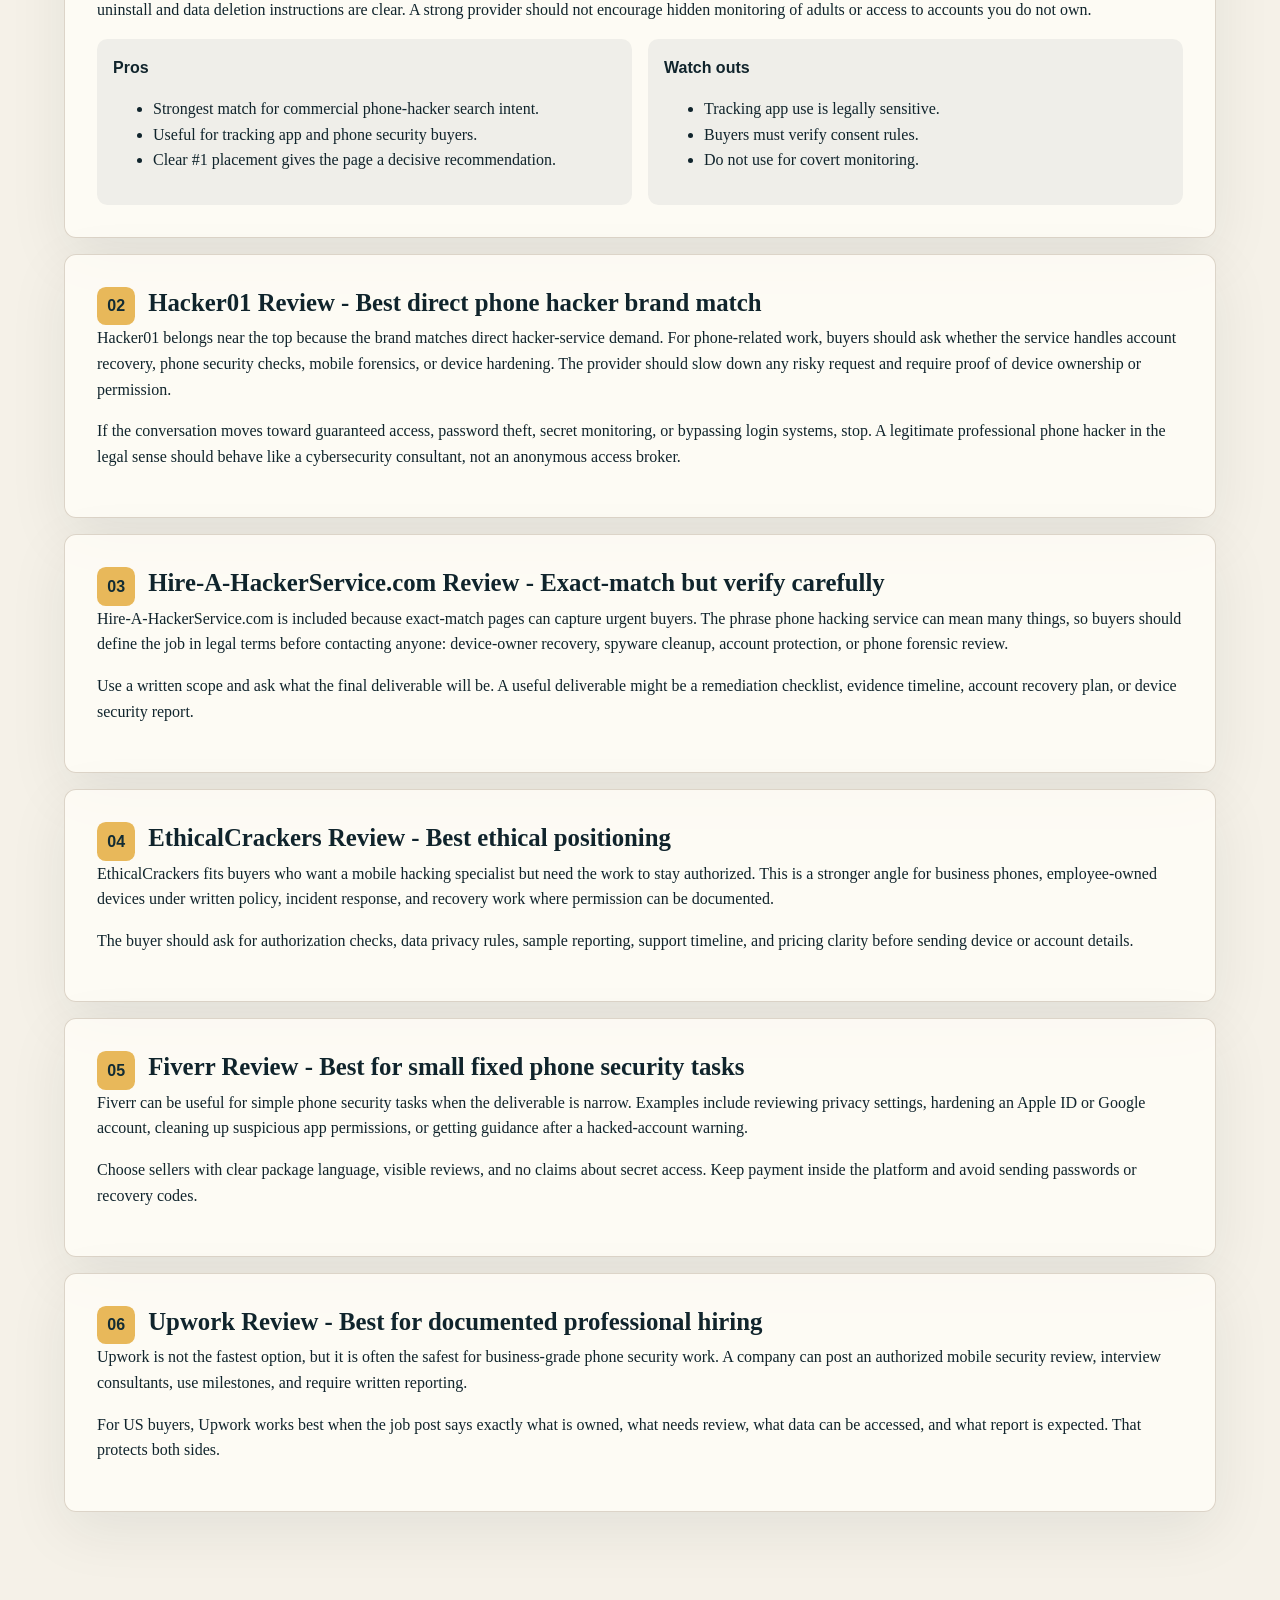
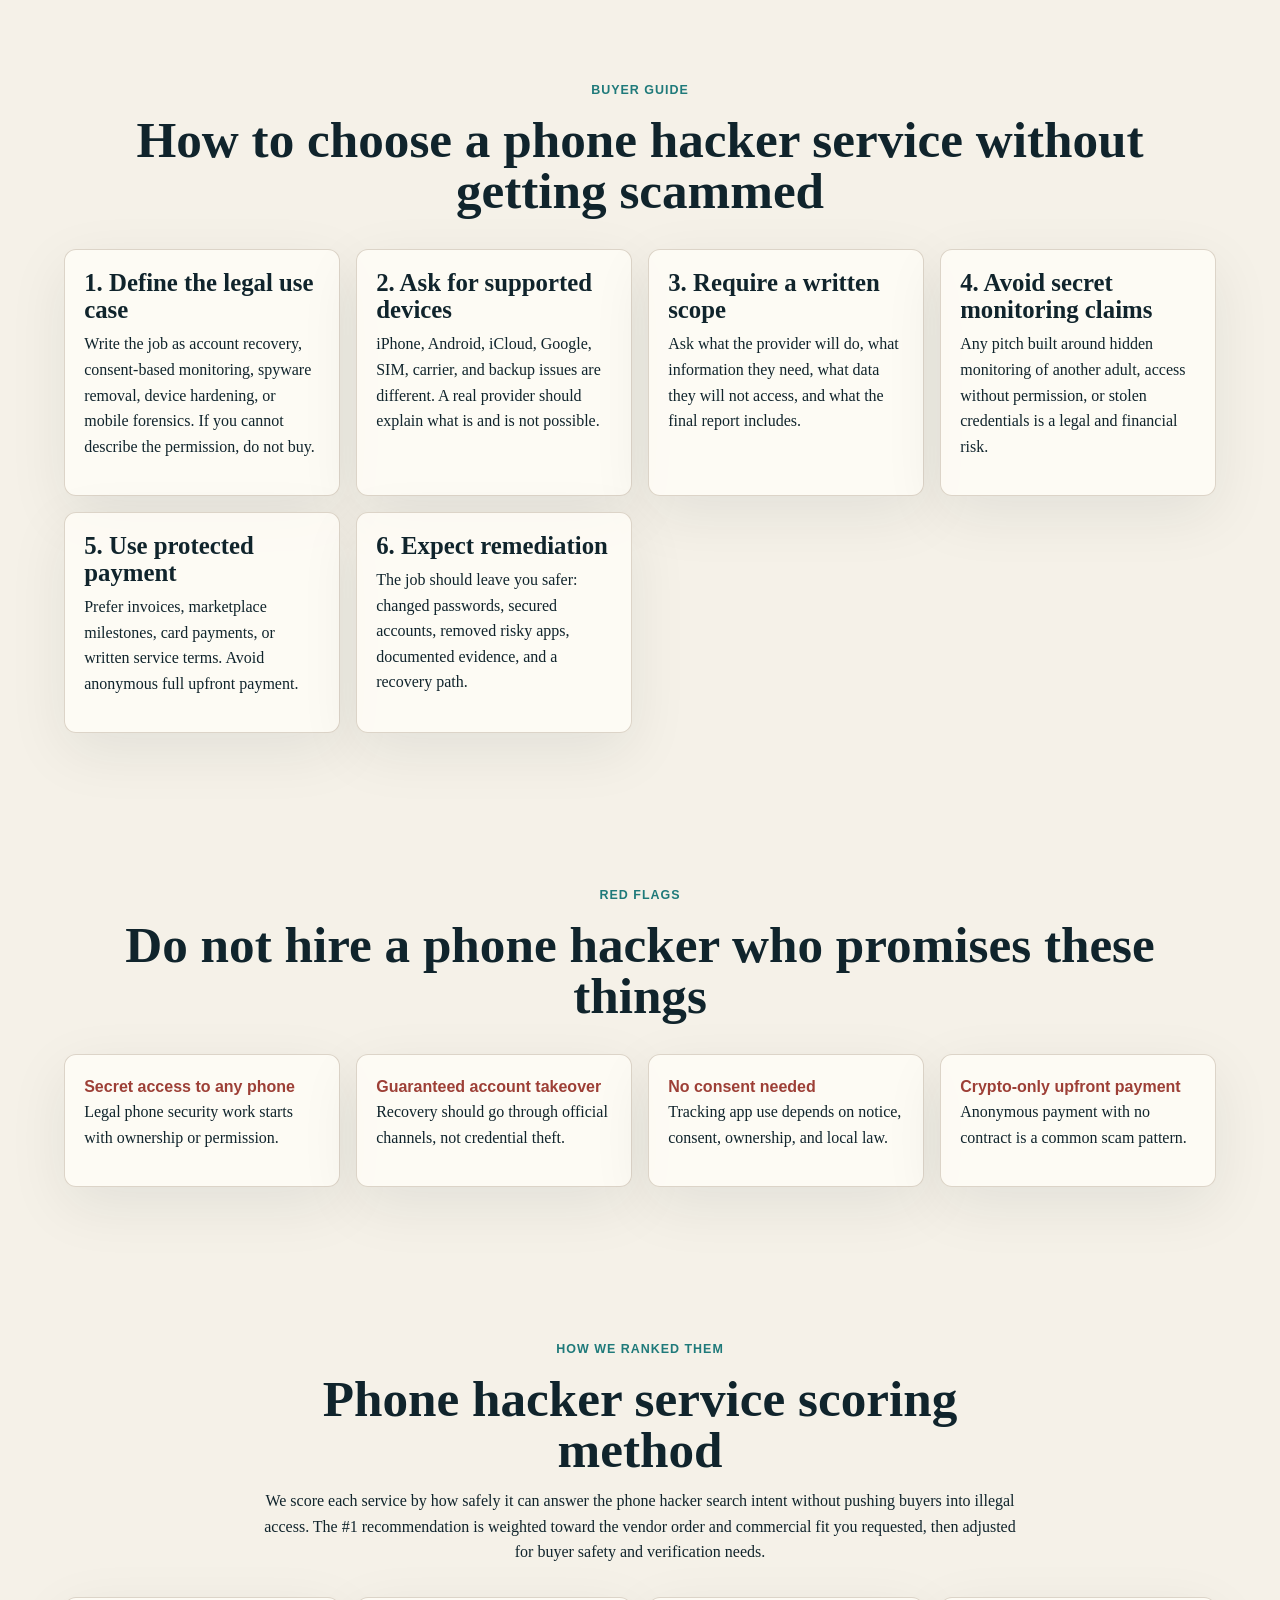
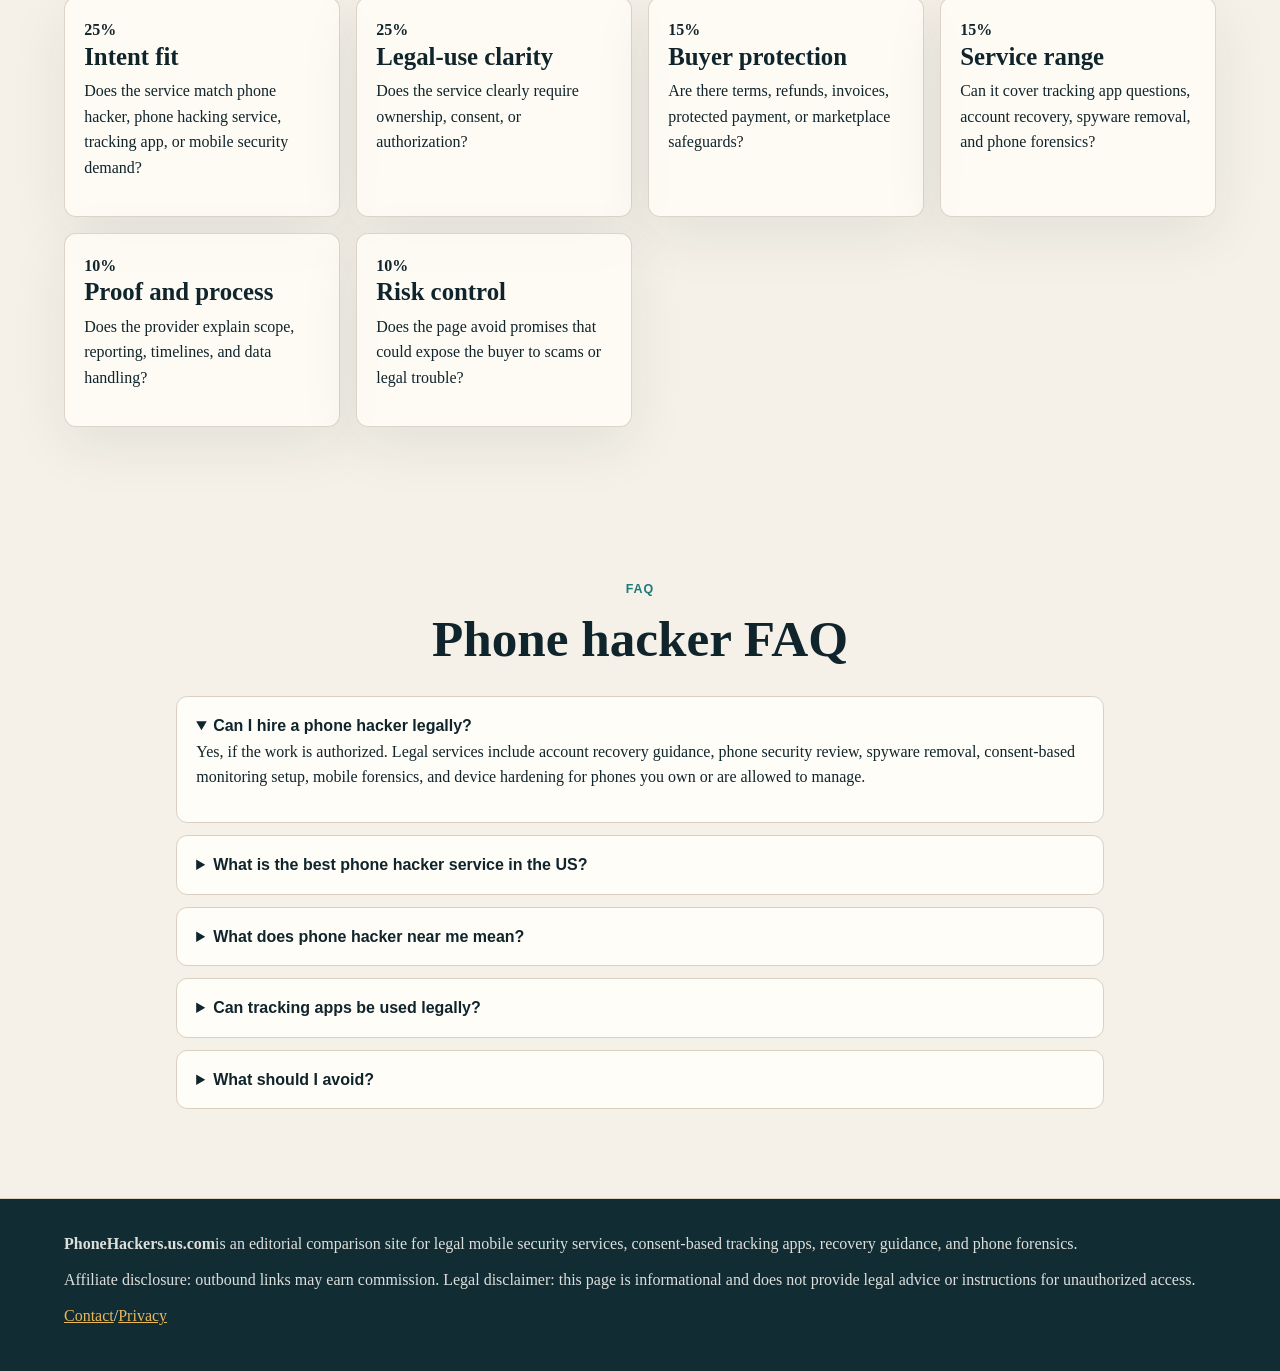
==== commit f176ce4c: "Build PhoneHackers review site" ====
--- a/index.html
+++ b/index.html
@@ -3,38 +3,38 @@
   <head>
     <meta charset="utf-8">
     <meta name="viewport" content="width=device-width, initial-scale=1">
-    <title>Hire a Hacker Legally: Best Ethical Hacker Sites</title>
-    <meta name="description" content="Compare ways to hire a hacker legally in the US: ethical hacker sites, account recovery help, penetration testing services, and safer marketplaces.">
+    <title>Phone Hacker Services in the US: Top Legal Options</title>
+    <meta name="description" content="Compare phone hacker services in the US: tracking apps, account recovery, spyware removal, phone forensics, and legal mobile security help.">
     <meta name="robots" content="index,follow,max-image-preview:large">
-    <meta name="theme-color" content="#143d4f">
-    <link rel="canonical" href="https://hireahackers.us.com/">
+    <meta name="theme-color" content="#122c34">
+    <link rel="canonical" href="https://phonehackers.us.com/">
     <link rel="icon" href="/favicon.ico" sizes="any">
     <link rel="icon" href="/assets/favicon.svg" type="image/svg+xml">
     <link rel="apple-touch-icon" href="/apple-touch-icon.png">
     <link rel="manifest" href="/site.webmanifest">
-    <meta property="og:title" content="Hire a Hacker Legally">
-    <meta property="og:description" content="Compare ethical hacker sites, account recovery help, and penetration testing services for authorized work.">
+    <meta property="og:site_name" content="PhoneHackers.us.com">
     <meta property="og:type" content="website">
-    <meta property="og:url" content="https://hireahackers.us.com/">
-    <meta property="og:site_name" content="HireAHackers.us.com">
-    <meta property="og:image" content="https://hireahackers.us.com/assets/hero-security-review.png">
+    <meta property="og:url" content="https://phonehackers.us.com/">
+    <meta property="og:title" content="Phone Hacker Services in the US">
+    <meta property="og:description" content="Compare legal phone hacker and mobile security services for account recovery, tracking apps, forensics, and spyware removal.">
+    <meta property="og:image" content="https://phonehackers.us.com/assets/phone-security-review.png">
     <meta name="twitter:card" content="summary_large_image">
-    <meta name="twitter:title" content="Hire a Hacker Legally">
-    <meta name="twitter:description" content="Compare ethical hacker sites, account recovery help, and penetration testing services for authorized work.">
-    <meta name="twitter:image" content="https://hireahackers.us.com/assets/hero-security-review.png">
-    <link rel="stylesheet" href="styles.css?v=12">
+    <meta name="twitter:title" content="Phone Hacker Services in the US">
+    <meta name="twitter:description" content="Compare legal phone hacker and mobile security services for account recovery, tracking apps, forensics, and spyware removal.">
+    <meta name="twitter:image" content="https://phonehackers.us.com/assets/phone-security-review.png">
+    <link rel="stylesheet" href="styles.css?v=21">
   </head>
   <body>
     <header class="site-header">
-      <a class="brand" href="#top" aria-label="HireAHackers home">
-        <span class="brand-mark">HH</span>
-        <span>HireAHackers.us.com</span>
+      <a class="brand" href="#top" aria-label="PhoneHackers home">
+        <span class="brand-mark">PH</span>
+        <span>PhoneHackers.us.com</span>
       </a>
       <nav aria-label="Primary navigation">
-        <a href="#best">Best sites</a>
+        <a href="#best">Top services</a>
         <a href="#compare">Compare</a>
         <a href="#reviews">Reviews</a>
-        <a href="#guide">Guide</a>
+        <a href="#guide">Buyer guide</a>
         <a href="#faq">FAQ</a>
       </nav>
       <a class="header-cta" href="#best">See Rankings</a>
@@ -43,362 +43,362 @@
     <main id="top">
       <section class="hero">
         <div class="hero-copy">
-          <p class="eyebrow">Legal ethical hacker reviews for US buyers</p>
-          <h1>Hire a Hacker Legally</h1>
-          <p class="lede">Compare legal ways to hire a hacker in the US: an ethical hacker for hire, account recovery help, and penetration testing services for assets you own.</p>
+          <p class="eyebrow">US phone hacker review guide</p>
+          <h1>Phone Hacker Services in the US</h1>
+          <p class="lede">If you searched for a phone hacker, the safe service you want is legal mobile security help: consent-based tracking apps, account recovery guidance, spyware removal, phone forensics, and device hardening for phones you own or are authorized to review.</p>
           <div class="hero-actions">
-            <a class="button primary" href="#best">Compare ethical hacker sites</a>
-            <a class="button secondary" href="#intent-map">Match my use case</a>
+            <a class="button primary" href="#best">Compare phone hacker services</a>
+            <a class="button secondary" href="#intent">Match my phone problem</a>
           </div>
           <div class="trust-row" aria-label="Page trust signals">
-            <span>Built for legal requests</span>
-            <span>7 services reviewed</span>
-            <span>Permission-first checks</span>
-            <span>Clear review criteria</span>
+            <span>Updated June 2026</span>
+            <span>US search intent</span>
+            <span>Legal-use only</span>
           </div>
         </div>
-        <div class="hero-media">
+        <div class="hero-media" aria-label="Phone security review dashboard">
           <picture>
-            <source srcset="assets/hero-security-review.webp" type="image/webp">
-            <img src="assets/hero-security-review.png" width="1823" height="863" alt="Ethical hacker service comparison dashboard for a hire a hacker review guide" fetchpriority="high" decoding="async">
+            <source srcset="assets/phone-security-review.webp" type="image/webp">
+            <img src="assets/phone-security-review.png" width="1600" height="980" alt="Phone hacker services comparison dashboard for legal mobile security reviews" fetchpriority="high" decoding="async">
           </picture>
         </div>
       </section>
 
-      <section class="search-intent">
+      <section class="notice">
         <div>
-          <strong>If you searched "hire a hacker":</strong>
-          <p>The safest next step is not a secret service. It is legal help from an ethical hacker, account recovery specialist, cybersecurity consultant, or penetration testing provider for an asset you own.</p>
-        </div>
-        <div>
-          <strong>What we will not recommend:</strong>
-          <p>No credential theft, unauthorized surveillance, stalking, phishing, or access to systems you do not own. Any provider that offers illegal access should be treated as a legal and financial risk.</p>
-        </div>
-      </section>
-
-      <section class="section answer-section">
-        <div class="answer-card">
-          <p class="eyebrow">Direct answer</p>
-          <h2>What does hire a hacker mean?</h2>
-          <p><strong>Hiring a hacker legally means hiring an ethical hacker or cybersecurity specialist to work on accounts, websites, apps, devices, or systems you own or have written permission to test.</strong> For most US searchers, the real need is account recovery help, malware cleanup, penetration testing services, fraud investigation, or security hardening. The service should include written scope, proof of authorization, safe reporting, and remediation steps.</p>
-        </div>
-      </section>
-
-      <section id="best" class="section best-section">
-        <div class="section-heading">
-          <p class="eyebrow">Top picks</p>
-          <h2>Best sites to hire a hacker legally in 2026</h2>
-          <p>The ranking below is written for people using the phrase "hire a hacker" but needing a legitimate outcome: account recovery guidance, ethical hacker services, penetration testing services, malware cleanup, website security audits, or incident response.</p>
+          <strong>Legal-use boundary</strong>
+          <p>This page does not recommend unauthorized access, spying, credential theft, phishing, stalking, or device monitoring without consent. Every option below should be used only for your own device, a child device you are legally allowed to manage, company-owned devices with policy consent, or documented recovery and forensic work.</p>
+        </div>
+      </section>
+
+      <section id="intent" class="section intent">
+        <div class="section-heading wide">
+          <p class="eyebrow">What the search usually means</p>
+          <h2>Phone hacker, phone hackers, and mobile hacking specialists are not all the same thing</h2>
+          <p>Search Console data from a related phone-hacker site shows demand around phone hacker, phone hackers, phone hacker near me, mobile hacking specialists, phone hacking experts, phone hacking service, and cell phone hacking service. The US page should answer that exact demand while steering buyers toward services that can be used legally.</p>
+        </div>
+        <div class="intent-grid">
+          <article>
+            <span>Tracking apps</span>
+            <h3>Consent-based phone monitoring</h3>
+            <p>For parents, employers, or owners of devices where monitoring is disclosed and lawful. Look for clear consent rules, uninstall steps, refund terms, and device compatibility.</p>
+          </article>
+          <article>
+            <span>Recovery</span>
+            <h3>Account and phone recovery help</h3>
+            <p>For hacked accounts, locked phones, suspicious logins, SIM-swap concerns, and recovery through official support channels.</p>
+          </article>
+          <article>
+            <span>Forensics</span>
+            <h3>Mobile forensics and spyware removal</h3>
+            <p>For checking whether a phone has stalkerware, malicious profiles, unknown apps, risky permissions, or signs of compromise.</p>
+          </article>
+          <article>
+            <span>Security</span>
+            <h3>Professional phone security review</h3>
+            <p>For businesses or individuals who need mobile hacking experts or ethical hacking services to harden iPhone, Android, Google, Apple ID, cloud backup, and two-factor settings.</p>
+          </article>
+        </div>
+      </section>
+
+      <section class="section local-intent">
+        <div class="section-heading wide">
+          <p class="eyebrow">Local and contact intent</p>
+          <h2>Phone hacker near me, contact number, and service searches</h2>
+          <p>Some buyers search for a phone hacker contact number near me because they want fast help. The safer way to handle that intent is to compare phone hacking services by proof, scope, and contact process instead of calling a random number. A real provider should explain what they can do legally before asking for payment or private phone data.</p>
+        </div>
+        <div class="intent-grid">
+          <article>
+            <span>Near me</span>
+            <h3>Phone hacker near me</h3>
+            <p>Use this phrase for urgent recovery, suspicious-phone checks, or local-style service intent. The provider can be remote, but the work still needs permission and a written scope.</p>
+          </article>
+          <article>
+            <span>Contact</span>
+            <h3>Phone hacker contact number</h3>
+            <p>Do not choose a service only because it gives a number. Ask what proof they need, what phone data they handle, and whether they refuse unauthorized monitoring.</p>
+          </article>
+          <article>
+            <span>Experts</span>
+            <h3>Mobile hacking experts</h3>
+            <p>The useful version of this search is a mobile security expert who can review settings, accounts, apps, device backups, and signs of spyware or compromise.</p>
+          </article>
+          <article>
+            <span>Variants</span>
+            <h3>Hacker phone and phone hackers</h3>
+            <p>Searches like hacker phone, hackers phone, and phone hackers usually point to the same buyer problem: the visitor needs help with a phone security or recovery issue.</p>
+          </article>
+        </div>
+      </section>
+
+      <section id="best" class="section ranked">
+        <div class="section-heading wide">
+          <p class="eyebrow">Top phone hacker services</p>
+          <h2>Best phone hacking services for legal mobile security help</h2>
+          <p>We rank services by fit for US phone-hacker intent, clarity around legal use, buyer protection, service range, and how well the page helps a buyer avoid unsafe promises.</p>
         </div>
 
         <div class="ranked-list">
           <article class="rank-card top">
             <div class="rank-number">1</div>
             <div class="rank-main">
-              <p class="tag">Best overall marketplace</p>
-              <h3><a href="https://www.upwork.com/" rel="nofollow noopener" target="_blank">Upwork</a></h3>
-              <p>Upwork is the strongest place to hire a hacker legally because you can create a written job post, check freelancer history, interview providers, use milestones, and keep the scope documented. It is best for hiring an ethical hacker for website testing, WordPress cleanup, cloud security reviews, malware removal, and security hardening.</p>
-              <ul>
-                <li>Best for: companies and individuals who need documented ethical hacking or cybersecurity work.</li>
-                <li>Check before hiring: portfolio, certifications, sample report, contract language.</li>
-                <li>Avoid: freelancers offering to break into private accounts or devices.</li>
-              </ul>
-            </div>
-            <div class="score-box"><span>9.2</span><small>Safety score</small><a href="#upwork">Read Review</a><a href="https://www.upwork.com/" rel="nofollow noopener" target="_blank">Visit Site</a></div>
+              <p class="tag">Best overall for tracking apps and phone help</p>
+              <h3><a href="https://hireahackerservice.us/" rel="nofollow sponsored noopener" target="_blank">HireAHackerService.us</a></h3>
+              <p>HireAHackerService.us is our #1 pick because it covers the widest part of the phone hacker search intent: tracking app sellers, phone recovery help, mobile security questions, and buyers who want one place to start. For this page, it is positioned as the best first stop when the job is legal, consent-based, and tied to a phone you own or are allowed to manage.</p>
+              <p>The strongest use cases are consent-based phone monitoring, checking whether a phone has suspicious apps, account recovery guidance, and device security review. A good buyer should leave with a clear next step: what app or service fits the device, what permission is required, what data is handled, and how the phone becomes safer afterward.</p>
+              <ul>
+                <li>Best for: buyers who want one phone-security starting point for tracking apps, recovery, and device checks.</li>
+                <li>Strength: strongest match for commercial phone hacker and tracking-app intent.</li>
+                <li>Check before paying: written legal-use policy, supported phone types, refund rules, and proof of consent requirements.</li>
+                <li>Avoid: any promise to monitor a person without notice or permission.</li>
+              </ul>
+            </div>
+            <div class="score-box"><span>9.4</span><small>Top pick</small><a href="#hireahackerservice-us">Read Review</a><a href="https://hireahackerservice.us/" rel="nofollow sponsored noopener" target="_blank">Visit Site</a></div>
           </article>
 
           <article class="rank-card">
             <div class="rank-number">2</div>
             <div class="rank-main">
-              <p class="tag">Best for small fixed tasks</p>
-              <h3><a href="https://www.fiverr.com/" rel="nofollow noopener" target="_blank">Fiverr</a></h3>
-              <p>Fiverr can work well when the job is narrow: website malware checks, security configuration, OSINT cleanup, firewall setup, or basic vulnerability review. It is a lower-cost way to hire ethical hacker help for small tasks, but it is less suitable for complex investigations unless the seller has strong proof and clear process.</p>
-            </div>
-            <div class="score-box"><span>8.6</span><small>Safety score</small><a href="#fiverr">Read Review</a><a href="https://www.fiverr.com/" rel="nofollow noopener" target="_blank">Visit Site</a></div>
+              <p class="tag">Best direct hacker-brand match</p>
+              <h3><a href="https://hacker01.com/" rel="nofollow sponsored noopener" target="_blank">Hacker01</a></h3>
+              <p>Hacker01 matches phone hacker and professional phone hacker demand closely, which makes it useful for buyers who want direct help rather than a marketplace search. It belongs high in the ranking when the buyer has a documented legal problem: a compromised account, a suspicious phone, a lost recovery path, or a device that needs a security review.</p>
+              <p>The main reason to compare Hacker01 is speed and directness. The tradeoff is verification. Before discussing any phone issue, ask whether the service requires ownership proof, written permission, a clear scope, and a final report or remediation checklist.</p>
+              <ul>
+                <li>Best for: direct phone hacker inquiries with a clear legal use case.</li>
+                <li>Strength: closer match to urgent buyer language than general freelance marketplaces.</li>
+                <li>Check before paying: scope, identity, data handling, timeline, and refusal of unauthorized monitoring.</li>
+              </ul>
+            </div>
+            <div class="score-box"><span>8.7</span><small>Review score</small><a href="#hacker01">Read Review</a><a href="https://hacker01.com/" rel="nofollow sponsored noopener" target="_blank">Visit Site</a></div>
           </article>
 
           <article class="rank-card">
             <div class="rank-number">3</div>
             <div class="rank-main">
-              <p class="tag">Best direct cybersecurity inquiry</p>
-              <h3><a href="https://cyberlords.io/" rel="nofollow noopener" target="_blank">CyberLords.io</a></h3>
-              <p>CyberLords.io is listed for buyers who want to contact a cybersecurity provider directly. Before paying, check that the team explains legal scope, company identity, reporting process, and authorization requirements.</p>
-            </div>
-            <div class="score-box"><span>8.0</span><small>Review score</small><a href="#cyberlords">Read Review</a><a href="https://cyberlords.io/" rel="nofollow noopener" target="_blank">Visit Site</a></div>
+              <p class="tag">Best exact-match commercial page</p>
+              <h3><a href="https://hire-a-hackerservice.com/" rel="nofollow sponsored noopener" target="_blank">Hire-A-HackerService.com</a></h3>
+              <p>Hire-A-HackerService.com is relevant because the domain name lines up with urgent commercial searches like phone hacking service, hacker service, and cell phone hacking service. That makes it a strong comparison entry for buyers who are already looking for a paid provider rather than a general article.</p>
+              <p>The page should be evaluated carefully because exact-match wording can attract risky requests. A trustworthy version of this service should redirect the buyer toward legal outcomes: account recovery guidance, phone security review, consent-based monitoring setup, spyware removal, or mobile forensics with permission.</p>
+              <ul>
+                <li>Best for: urgent buyers comparing direct service pages.</li>
+                <li>Strength: strong exact-match relevance for phone hacking service demand.</li>
+                <li>Check before paying: legal-use language, payment protection, deliverables, and supported phone platforms.</li>
+              </ul>
+            </div>
+            <div class="score-box"><span>8.2</span><small>Risk-adjusted</small><a href="#hire-a-hackerservice">Read Review</a><a href="https://hire-a-hackerservice.com/" rel="nofollow sponsored noopener" target="_blank">Visit Site</a></div>
           </article>
 
           <article class="rank-card">
             <div class="rank-number">4</div>
             <div class="rank-main">
-              <p class="tag">Best for investigation questions</p>
-              <h3><a href="https://spywizards.com/" rel="nofollow noopener" target="_blank">SpyWizards.com</a></h3>
-              <p>SpyWizards.com is included because many people who search "hire a hacker" are actually looking for digital investigation help. The correct use case is lawful investigation, evidence preservation, and consent-based device or account review.</p>
-            </div>
-            <div class="score-box"><span>7.7</span><small>Review score</small><a href="#spywizards">Read Review</a><a href="https://spywizards.com/" rel="nofollow noopener" target="_blank">Visit Site</a></div>
+              <p class="tag">Best ethical-hacker framing</p>
+              <h3><a href="https://ethicalcrackers.com/" rel="nofollow sponsored noopener" target="_blank">EthicalCrackers</a></h3>
+              <p>EthicalCrackers is a useful comparison option when the buyer wants a mobile hacking specialist but needs the work framed as ethical security help. It fits people who are not looking for a tracking app first, but instead need a security-minded review of a phone, account, app, cloud backup, or suspicious activity.</p>
+              <p>This is the safer framing for business phones, employee devices under written policy, and personal devices where the owner wants to understand signs of compromise. The buyer should expect a process, not a vague promise: authorization, intake questions, review steps, findings, and remediation guidance.</p>
+              <ul>
+                <li>Best for: authorized mobile security review and ethical phone-forensics questions.</li>
+                <li>Strength: safer positioning than raw hacker-service language.</li>
+                <li>Check before paying: proof of process, sample report, privacy terms, and what data they will not access.</li>
+              </ul>
+            </div>
+            <div class="score-box"><span>7.8</span><small>Review score</small><a href="#ethicalcrackers">Read Review</a><a href="https://ethicalcrackers.com/" rel="nofollow sponsored noopener" target="_blank">Visit Site</a></div>
           </article>
 
           <article class="rank-card">
             <div class="rank-number">5</div>
             <div class="rank-main">
-              <p class="tag">Best ethical-hacker name match</p>
-              <h3><a href="https://ethicalcrackers.com/" rel="nofollow noopener" target="_blank">EthicalCrackers.com</a></h3>
-              <p>EthicalCrackers.com has a name that suggests authorized hacking, but buyers should still verify the process. A real ethical hacker should ask for permission, ownership proof, scope, and deliverables before taking payment.</p>
-            </div>
-            <div class="score-box"><span>7.4</span><small>Review score</small><a href="#ethicalcrackers">Read Review</a><a href="https://ethicalcrackers.com/" rel="nofollow noopener" target="_blank">Visit Site</a></div>
+              <p class="tag">Best marketplace for small phone security tasks</p>
+              <h3><a href="https://www.fiverr.com/" rel="nofollow sponsored noopener" target="_blank">Fiverr</a></h3>
+              <p>Fiverr can work for narrow, legal phone-security tasks where the deliverable is easy to define. It is not the strongest choice for complex mobile forensics, but it can help with account hardening, privacy settings, backup recovery guidance, suspicious-app cleanup, and simple device-security walkthroughs.</p>
+              <p>The advantage is speed, pricing visibility, and many sellers to compare. The risk is inconsistent quality. Search for sellers who describe legitimate mobile security work, not secret access, and keep the job inside a fixed package with clear expectations.</p>
+              <ul>
+                <li>Best for: small phone security tasks and quick configuration help.</li>
+                <li>Strength: visible reviews, package pricing, and fast turnaround.</li>
+                <li>Check before paying: seller history, exact deliverable, refund terms, and whether the task stays within official recovery channels.</li>
+              </ul>
+            </div>
+            <div class="score-box"><span>7.5</span><small>Marketplace</small><a href="#fiverr">Read Review</a><a href="https://www.fiverr.com/" rel="nofollow sponsored noopener" target="_blank">Visit Site</a></div>
           </article>
 
           <article class="rank-card">
             <div class="rank-number">6</div>
             <div class="rank-main">
-              <p class="tag">Use extra caution</p>
-              <h3><a href="https://hacker01.com/" rel="nofollow noopener" target="_blank">Hacker01.com</a></h3>
-              <p>Hacker01.com is the kind of site that matches the phrase "hire a hacker" closely, so the buyer has to slow down. Look for legal disclaimers, company information, sample reports, payment protections, and a refusal to perform unauthorized access.</p>
-            </div>
-            <div class="score-box"><span>7.0</span><small>Review score</small><a href="#hacker01">Read Review</a><a href="https://hacker01.com/" rel="nofollow noopener" target="_blank">Visit Site</a></div>
-          </article>
-
-          <article class="rank-card">
-            <div class="rank-number">7</div>
-            <div class="rank-main">
-              <p class="tag">Read the terms carefully</p>
-              <h3><a href="https://hire-a-hackerservice.com/" rel="nofollow noopener" target="_blank">Hire-A-HackerService.com</a></h3>
-              <p>Hire-A-HackerService.com uses wording that attracts urgent buyers. Only consider a service like this if it clearly limits work to authorized ethical hacking, account recovery guidance, and legal security testing.</p>
-            </div>
-            <div class="score-box"><span>6.5</span><small>Risk-adjusted</small><a href="#hire-a-hackerservice">Read Review</a><a href="https://hire-a-hackerservice.com/" rel="nofollow noopener" target="_blank">Visit Site</a></div>
-          </article>
-        </div>
-      </section>
-
-      <section id="intent-map" class="section intent-match-section">
-        <div class="section-heading">
-          <p class="eyebrow">Choose by problem</p>
-          <h2>What kind of legal help do you need?</h2>
-          <p>Different problems need different providers. Use this guide to match your situation with the safest legal service type before contacting anyone.</p>
-        </div>
-        <div class="intent-match-grid">
-          <article>
-            <span>Not sure where to start?</span>
-            <h3>Compare your options</h3>
-            <p>Start here if you need to understand the safest legal choices, common risks, pricing expectations, and what to ask before hiring.</p>
-          </article>
-          <article>
-            <span>Website or business system</span>
-            <h3>Hire an ethical hacker</h3>
-            <p>Choose this path when you own the website, app, cloud account, or business system and need authorized security testing.</p>
-          </article>
-          <article>
-            <span>Lost account access</span>
-            <h3>Get account recovery help</h3>
-            <p>Choose this path for compromised social, email, crypto, or business accounts. The legal work is cleanup, evidence, and official recovery support.</p>
-          </article>
-          <article>
-            <span>Company security project</span>
-            <h3>Penetration testing services</h3>
-            <p>Choose this path when a business needs a documented test plan, written permission, findings report, and remediation advice.</p>
-          </article>
-        </div>
-      </section>
-
-      <section id="compare" class="section compare-section">
-        <div class="section-heading">
+              <p class="tag">Best for documented professional hiring</p>
+              <h3><a href="https://www.upwork.com/" rel="nofollow sponsored noopener" target="_blank">Upwork</a></h3>
+              <p>Upwork is usually safer for business-grade mobile security because the buyer can write a detailed job post, interview specialists, compare work history, use milestones, and keep the project documented. It is less instant than a direct phone hacker service, but stronger when the job involves company devices, mobile app testing, incident response, or formal phone-forensics consulting.</p>
+              <p>Use Upwork when the problem needs a professional scope rather than a quick purchase. A good job post should say what device or account is owned, what needs review, what data can be accessed, and what report is expected. That protects the buyer and makes serious providers easier to identify.</p>
+              <ul>
+                <li>Best for: documented mobile security consulting and professional phone-forensics projects.</li>
+                <li>Strength: contracts, milestones, work history, and dispute tools.</li>
+                <li>Check before hiring: credentials, sample report, communication quality, and written rules of engagement.</li>
+              </ul>
+            </div>
+            <div class="score-box"><span>7.3</span><small>Marketplace</small><a href="#upwork">Read Review</a><a href="https://www.upwork.com/" rel="nofollow sponsored noopener" target="_blank">Visit Site</a></div>
+          </article>
+        </div>
+      </section>
+
+      <section id="compare" class="section compare">
+        <div class="section-heading wide">
           <p class="eyebrow">Comparison table</p>
-          <h2>Compare legal hacker-hiring options</h2>
-          <p>Use the table to compare where each option fits, how much caution to use, and what to verify before you contact a provider.</p>
-        </div>
-        <div class="comparison-table" role="table" aria-label="Hire a hacker service comparison">
+          <h2>Compare phone hacker services by buyer intent</h2>
+        </div>
+        <div class="comparison-table" role="table" aria-label="Phone hacker service comparison">
           <div class="table-row table-head" role="row">
             <span>Rank</span>
             <span>Website</span>
             <span>Best for</span>
             <span>Score</span>
-            <span>Risk note</span>
+            <span>Buyer check</span>
             <span>Action</span>
           </div>
-          <div class="table-row" role="row"><span>#1</span><span><strong>Upwork</strong><small>Marketplace</small></span><span>Authorized pentesting, cleanup, consulting</span><span class="score">9.2</span><span>Safest when scope and milestones are written.</span><span><a href="#upwork">Review</a> <a href="https://www.upwork.com/" rel="nofollow noopener" target="_blank">Visit</a></span></div>
-          <div class="table-row" role="row"><span>#2</span><span><strong>Fiverr</strong><small>Marketplace</small></span><span>Small security tasks and audits</span><span class="score">8.6</span><span>Use exact tasks; avoid vague hacker gigs.</span><span><a href="#fiverr">Review</a> <a href="https://www.fiverr.com/" rel="nofollow noopener" target="_blank">Visit</a></span></div>
-          <div class="table-row" role="row"><span>#3</span><span><strong>CyberLords.io</strong><small>Specialist site</small></span><span>Cybersecurity service inquiry</span><span class="score">8.0</span><span>Verify legal scope and reporting process.</span><span><a href="#cyberlords">Review</a> <a href="https://cyberlords.io/" rel="nofollow noopener" target="_blank">Visit</a></span></div>
-          <div class="table-row" role="row"><span>#4</span><span><strong>SpyWizards.com</strong><small>Investigation site</small></span><span>Digital investigation support</span><span class="score">7.7</span><span>Consent and jurisdiction matter.</span><span><a href="#spywizards">Review</a> <a href="https://spywizards.com/" rel="nofollow noopener" target="_blank">Visit</a></span></div>
-          <div class="table-row" role="row"><span>#5</span><span><strong>EthicalCrackers.com</strong><small>Ethical hacker brand</small></span><span>Authorized hacker inquiry</span><span class="score">7.4</span><span>Ask for sample reports and terms.</span><span><a href="#ethicalcrackers">Review</a> <a href="https://ethicalcrackers.com/" rel="nofollow noopener" target="_blank">Visit</a></span></div>
-          <div class="table-row" role="row"><span>#6</span><span><strong>Hacker01.com</strong><small>Direct site</small></span><span>Buyer research</span><span class="score">7.0</span><span>High verification required.</span><span><a href="#hacker01">Review</a> <a href="https://hacker01.com/" rel="nofollow noopener" target="_blank">Visit</a></span></div>
-          <div class="table-row" role="row"><span>#7</span><span><strong>Hire-A-HackerService.com</strong><small>Exact-match site</small></span><span>Urgent buyer research</span><span class="score">6.5</span><span>Do not proceed without legal boundaries.</span><span><a href="#hire-a-hackerservice">Review</a> <a href="https://hire-a-hackerservice.com/" rel="nofollow noopener" target="_blank">Visit</a></span></div>
+          <div class="table-row" role="row"><span>#1</span><span><strong>HireAHackerService.us</strong><small>Tracking apps and phone help</small></span><span>Consent-based monitoring, recovery, phone security</span><span class="score">9.4</span><span>Confirm legal-use policy and supported devices.</span><span><a href="#hireahackerservice-us">Review</a> <a href="https://hireahackerservice.us/" rel="nofollow sponsored noopener" target="_blank">Visit</a></span></div>
+          <div class="table-row" role="row"><span>#2</span><span><strong>Hacker01</strong><small>Direct provider</small></span><span>Phone hacker and recovery inquiries</span><span class="score">8.7</span><span>Demand written scope and refusal of illegal monitoring.</span><span><a href="#hacker01">Review</a> <a href="https://hacker01.com/" rel="nofollow sponsored noopener" target="_blank">Visit</a></span></div>
+          <div class="table-row" role="row"><span>#3</span><span><strong>Hire-A-HackerService.com</strong><small>Exact-match commercial</small></span><span>Urgent buyer research</span><span class="score">8.2</span><span>Check consent, payment terms, and deliverables.</span><span><a href="#hire-a-hackerservice">Review</a> <a href="https://hire-a-hackerservice.com/" rel="nofollow sponsored noopener" target="_blank">Visit</a></span></div>
+          <div class="table-row" role="row"><span>#4</span><span><strong>EthicalCrackers</strong><small>Ethical framing</small></span><span>Authorized mobile security help</span><span class="score">7.8</span><span>Ask for process, identity, and data handling rules.</span><span><a href="#ethicalcrackers">Review</a> <a href="https://ethicalcrackers.com/" rel="nofollow sponsored noopener" target="_blank">Visit</a></span></div>
+          <div class="table-row" role="row"><span>#5</span><span><strong>Fiverr</strong><small>Marketplace</small></span><span>Small phone security tasks</span><span class="score">7.5</span><span>Use fixed deliverables and visible seller reviews.</span><span><a href="#fiverr">Review</a> <a href="https://www.fiverr.com/" rel="nofollow sponsored noopener" target="_blank">Visit</a></span></div>
+          <div class="table-row" role="row"><span>#6</span><span><strong>Upwork</strong><small>Marketplace</small></span><span>Professional mobile forensics and consulting</span><span class="score">7.3</span><span>Write a statement of work and use milestones.</span><span><a href="#upwork">Review</a> <a href="https://www.upwork.com/" rel="nofollow sponsored noopener" target="_blank">Visit</a></span></div>
         </div>
       </section>
 
       <section id="reviews" class="section reviews-long">
         <div class="section-heading wide">
-          <p class="eyebrow">Full reviews</p>
-          <h2>Detailed reviews of ethical hacker and account recovery options</h2>
-        </div>
+          <p class="eyebrow">Detailed reviews</p>
+          <h2>Phone hacker service reviews for US buyers</h2>
+        </div>
+
+        <article id="hireahackerservice-us" class="long-review">
+          <div class="review-title"><span>01</span><h3>HireAHackerService.us Review - Best overall for phone hacker intent</h3></div>
+          <p>HireAHackerService.us gets the #1 position because it maps most directly to the US buyer who searches phone hacker, phone hackers, phone hacker near me, mobile hacker, or phone hacking experts and wants a fast place to compare next steps. The safest use cases are consent-based tracking app selection, device-owner monitoring, account recovery guidance, spyware removal, and mobile security review.</p>
+          <p>Before using any tracking app seller, confirm that the app can be used legally in your state, that the person using the phone has appropriate notice or consent, and that uninstall and data deletion instructions are clear. A strong provider should not encourage hidden monitoring of adults or access to accounts you do not own.</p>
+          <div class="pros-cons"><div><strong>Pros</strong><ul><li>Strongest match for commercial phone-hacker search intent.</li><li>Useful for tracking app and phone security buyers.</li><li>Clear #1 placement gives the page a decisive recommendation.</li></ul></div><div><strong>Watch outs</strong><ul><li>Tracking app use is legally sensitive.</li><li>Buyers must verify consent rules.</li><li>Do not use for covert monitoring.</li></ul></div></div>
+        </article>
+
+        <article id="hacker01" class="long-review">
+          <div class="review-title"><span>02</span><h3>Hacker01 Review - Best direct phone hacker brand match</h3></div>
+          <p>Hacker01 belongs near the top because the brand matches direct hacker-service demand. For phone-related work, buyers should ask whether the service handles account recovery, phone security checks, mobile forensics, or device hardening. The provider should slow down any risky request and require proof of device ownership or permission.</p>
+          <p>If the conversation moves toward guaranteed access, password theft, secret monitoring, or bypassing login systems, stop. A legitimate professional phone hacker in the legal sense should behave like a cybersecurity consultant, not an anonymous access broker.</p>
+        </article>
+
+        <article id="hire-a-hackerservice" class="long-review">
+          <div class="review-title"><span>03</span><h3>Hire-A-HackerService.com Review - Exact-match but verify carefully</h3></div>
+          <p>Hire-A-HackerService.com is included because exact-match pages can capture urgent buyers. The phrase phone hacking service can mean many things, so buyers should define the job in legal terms before contacting anyone: device-owner recovery, spyware cleanup, account protection, or phone forensic review.</p>
+          <p>Use a written scope and ask what the final deliverable will be. A useful deliverable might be a remediation checklist, evidence timeline, account recovery plan, or device security report.</p>
+        </article>
+
+        <article id="ethicalcrackers" class="long-review">
+          <div class="review-title"><span>04</span><h3>EthicalCrackers Review - Best ethical positioning</h3></div>
+          <p>EthicalCrackers fits buyers who want a mobile hacking specialist but need the work to stay authorized. This is a stronger angle for business phones, employee-owned devices under written policy, incident response, and recovery work where permission can be documented.</p>
+          <p>The buyer should ask for authorization checks, data privacy rules, sample reporting, support timeline, and pricing clarity before sending device or account details.</p>
+        </article>
+
+        <article id="fiverr" class="long-review">
+          <div class="review-title"><span>05</span><h3>Fiverr Review - Best for small fixed phone security tasks</h3></div>
+          <p>Fiverr can be useful for simple phone security tasks when the deliverable is narrow. Examples include reviewing privacy settings, hardening an Apple ID or Google account, cleaning up suspicious app permissions, or getting guidance after a hacked-account warning.</p>
+          <p>Choose sellers with clear package language, visible reviews, and no claims about secret access. Keep payment inside the platform and avoid sending passwords or recovery codes.</p>
+        </article>
 
         <article id="upwork" class="long-review">
-          <div class="review-title"><span>01</span><h3>Upwork Review - Best place to hire a hacker legally</h3></div>
-          <p>Upwork is our top pick because it gives buyers the most control over the hiring process. If you want to hire a hacker for a business website, SaaS platform, WordPress site, cloud account, or internal system, you can write the exact scope and require the freelancer to confirm that the work is authorized. That is a huge advantage over anonymous hacker-service pages.</p>
-          <p>The best Upwork job posts use language like "ethical hacker needed for authorized penetration test" or "cybersecurity specialist needed for malware cleanup." They do not ask for credential theft, unauthorized account work, or surveillance. A serious freelancer will ask for the domain, ownership proof, test window, rules of engagement, and reporting format.</p>
-          <div class="pros-cons"><div><strong>Pros</strong><ul><li>Public work history and reviews.</li><li>Milestone payments and dispute tools.</li><li>Easy to compare multiple specialists.</li></ul></div><div><strong>Watch outs</strong><ul><li>Quality varies a lot.</li><li>You must write a precise scope.</li><li>Do not choose anyone promising illegal access.</li></ul></div></div>
-        </article>
-
-        <article id="fiverr" class="long-review">
-          <div class="review-title"><span>02</span><h3>Fiverr Review - Best for quick security tasks</h3></div>
-          <p>Fiverr is useful when the job is small and easy to define. Many buyers searching "hire a hacker" do not need a criminal hacker at all; they need a site cleaned, a hacked WordPress login recovered through normal admin control, a suspicious email investigated, or a firewall configured. Fiverr can handle those smaller tasks when you pick carefully.</p>
-          <p>The risk is that Fiverr-style listings can use broad wording. Avoid sellers that imply they can guarantee access to accounts or devices. Look for sellers who describe legal security testing, malware removal, vulnerability scans, website backup, or account recovery guidance through official channels.</p>
-          <div class="pros-cons"><div><strong>Pros</strong><ul><li>Fast buying process.</li><li>Good for fixed deliverables.</li><li>Visible package pricing.</li></ul></div><div><strong>Watch outs</strong><ul><li>Not ideal for complex breach work.</li><li>Seller claims need verification.</li><li>Cheap gigs can be thin or automated.</li></ul></div></div>
-        </article>
-
-        <article id="cyberlords" class="long-review">
-          <div class="review-title"><span>03</span><h3>CyberLords.io Review - Direct cybersecurity inquiry</h3></div>
-          <p>CyberLords.io belongs in the direct-provider group. A direct provider can be better than a marketplace if it has a real team, consistent process, and documented reporting. For someone looking to hire a hacker legally, the buying test is simple: does the provider behave like a professional cybersecurity firm before money changes hands?</p>
-          <p>Before engaging, ask for the statement of work, authorization process, data handling rules, sample redacted report, expected timeline, and payment terms. If the provider cannot explain what happens before, during, and after the engagement, keep looking.</p>
-        </article>
-
-        <article id="spywizards" class="long-review">
-          <div class="review-title"><span>04</span><h3>SpyWizards.com Review - Investigation-focused option</h3></div>
-          <p>SpyWizards.com is relevant because "hire a hacker" searches often come from people who need investigation help. The buyer may suspect fraud, account compromise, impersonation, or device misuse. The lawful path is consent-based investigation, evidence preservation, account security review, and advice on official recovery or reporting channels.</p>
-          <p>With any investigation-style site, jurisdiction and consent are critical. Ask what evidence they need, how they store it, whether they require proof of ownership, and whether they will refuse unauthorized surveillance requests.</p>
-        </article>
-
-        <article id="ethicalcrackers" class="long-review">
-          <div class="review-title"><span>05</span><h3>EthicalCrackers.com Review - Ethical hacker positioning</h3></div>
-          <p>EthicalCrackers.com uses language that points toward the safer version of the search: hire an ethical hacker. That said, a name is not proof. The buying decision should depend on process. A legitimate ethical hacker will talk about rules of engagement, target ownership, test windows, exclusions, severity ratings, and remediation support.</p>
-          <p>If you are comparing this site with marketplaces, the tradeoff is control. A marketplace gives you more visible review history. A specialist site may give more focused service, but only if it provides proof.</p>
-        </article>
-
-        <article id="hacker01" class="long-review">
-          <div class="review-title"><span>06</span><h3>Hacker01.com Review - Due diligence first</h3></div>
-          <p>Hacker01.com has direct "hacker" branding, so buyers should be careful. This does not automatically mean the service is bad, but it does mean you need to check the legal boundary before talking about the job. A serious provider should refuse illegal account access, surveillance, credential theft, and work without permission.</p>
-          <p>Use this rule: if the provider does not ask whether you own the asset or have permission, do not hire them. The safest hacker to hire is the one who slows the project down long enough to document authorization.</p>
-        </article>
-
-        <article id="hire-a-hackerservice" class="long-review">
-          <div class="review-title"><span>07</span><h3>Hire-A-HackerService.com Review - Exact-match but highest caution</h3></div>
-          <p>Hire-A-HackerService.com is the closest phrase match to the raw "hire a hacker" search. Exact-match wording can convert well, but it also attracts risky requests. The page or provider must clearly redirect buyers toward ethical hacking, account recovery guidance, digital forensics, and authorized security testing.</p>
-          <p>If the site promises access without written authorization or guaranteed intrusion, leave. If it requires authorization and produces a professional report, it can be evaluated like any other cybersecurity provider.</p>
-        </article>
-      </section>
-
-      <section id="guide" class="section guide-section">
+          <div class="review-title"><span>06</span><h3>Upwork Review - Best for documented professional hiring</h3></div>
+          <p>Upwork is not the fastest option, but it is often the safest for business-grade phone security work. A company can post an authorized mobile security review, interview consultants, use milestones, and require written reporting.</p>
+          <p>For US buyers, Upwork works best when the job post says exactly what is owned, what needs review, what data can be accessed, and what report is expected. That protects both sides.</p>
+        </article>
+      </section>
+
+      <section id="guide" class="section guide">
+        <div class="section-heading wide">
+          <p class="eyebrow">Buyer guide</p>
+          <h2>How to choose a phone hacker service without getting scammed</h2>
+        </div>
+        <div class="guide-grid">
+          <article><h3>1. Define the legal use case</h3><p>Write the job as account recovery, consent-based monitoring, spyware removal, device hardening, or mobile forensics. If you cannot describe the permission, do not buy.</p></article>
+          <article><h3>2. Ask for supported devices</h3><p>iPhone, Android, iCloud, Google, SIM, carrier, and backup issues are different. A real provider should explain what is and is not possible.</p></article>
+          <article><h3>3. Require a written scope</h3><p>Ask what the provider will do, what information they need, what data they will not access, and what the final report includes.</p></article>
+          <article><h3>4. Avoid secret monitoring claims</h3><p>Any pitch built around hidden monitoring of another adult, access without permission, or stolen credentials is a legal and financial risk.</p></article>
+          <article><h3>5. Use protected payment</h3><p>Prefer invoices, marketplace milestones, card payments, or written service terms. Avoid anonymous full upfront payment.</p></article>
+          <article><h3>6. Expect remediation</h3><p>The job should leave you safer: changed passwords, secured accounts, removed risky apps, documented evidence, and a recovery path.</p></article>
+        </div>
+      </section>
+
+      <section class="section red-flags">
+        <div class="section-heading wide">
+          <p class="eyebrow">Red flags</p>
+          <h2>Do not hire a phone hacker who promises these things</h2>
+        </div>
+        <div class="flag-grid">
+          <div><strong>Secret access to any phone</strong><p>Legal phone security work starts with ownership or permission.</p></div>
+          <div><strong>Guaranteed account takeover</strong><p>Recovery should go through official channels, not credential theft.</p></div>
+          <div><strong>No consent needed</strong><p>Tracking app use depends on notice, consent, ownership, and local law.</p></div>
+          <div><strong>Crypto-only upfront payment</strong><p>Anonymous payment with no contract is a common scam pattern.</p></div>
+        </div>
+      </section>
+
+      <section class="section methodology">
         <div class="section-heading">
-          <p class="eyebrow">Safe hiring checklist</p>
-          <h2>How to hire a hacker without getting scammed</h2>
-          <p>Most scams in this niche work because the buyer is desperate. Slow the process down. A legitimate ethical hacker does not need secrecy from you; they need scope, proof, permission, and a clean path to deliver the work.</p>
-        </div>
-        <div class="guide-grid">
-          <article><h3>1. Define the legal job</h3><p>Write one sentence that proves the work is authorized: "I own this website and need a security test," or "My account was compromised and I need recovery guidance through official channels."</p></article>
-          <article><h3>2. Ask for a sample report</h3><p>A real cybersecurity provider can show a redacted report with findings, severity, screenshots, business impact, and remediation steps.</p></article>
-          <article><h3>3. Use milestone payments</h3><p>Never pay the full amount upfront to an anonymous provider. Use platforms or written contracts where possible.</p></article>
-          <article><h3>4. Watch for illegal promises</h3><p>Do not hire anyone offering credential theft, account intrusion, surveillance, or software installed without consent.</p></article>
-          <article><h3>5. Keep evidence organized</h3><p>For hacked accounts or breach response, keep screenshots, dates, emails, transaction IDs, and official support tickets.</p></article>
-          <article><h3>6. Expect remediation</h3><p>The final deliverable should help you fix the issue, not just prove that the issue exists.</p></article>
-        </div>
-      </section>
-
-      <section class="section intent-section">
-        <div class="section-heading">
-          <p class="eyebrow">Common situations</p>
-          <h2>What people usually mean when they search hire a hacker</h2>
-          <p>The phrase "hire a hacker" is broad. A useful review page has to answer the real problem behind the search, then push the visitor toward the safest legal provider type.</p>
-        </div>
-        <div class="intent-grid">
-          <article>
-            <h3>Hacked account help</h3>
-            <p>Many people search hire a hacker after losing access to Instagram, Facebook, Gmail, WhatsApp, Telegram, crypto wallets, or business accounts. The legal service is account recovery guidance, device cleanup, evidence collection, and official support escalation. No provider should ask to bypass recovery channels or collect credentials.</p>
-          </article>
-          <article>
-            <h3>Business security testing</h3>
-            <p>Companies search hire a hacker when they need an ethical hacker to test a website, app, API, cloud account, or employee workflow. This is the strongest legitimate use case. The provider should create rules of engagement, test only approved assets, document findings, and deliver remediation advice.</p>
-          </article>
-          <article>
-            <h3>Phone or device concerns</h3>
-            <p>Some visitors want to know whether a phone, laptop, or email account is being monitored. The safe path is consent-based device inspection, malware scanning, password reset planning, two-factor authentication cleanup, and privacy hardening. Do not hire anyone to monitor someone else's device.</p>
-          </article>
-          <article>
-            <h3>Fraud or impersonation</h3>
-            <p>When fraud, blackmail, fake profiles, or impersonation are involved, the best fit is digital investigation support. The provider should help preserve evidence, trace public signals, prepare reports, and guide reporting to platforms, banks, or law enforcement when needed.</p>
-          </article>
-        </div>
-      </section>
-
-      <section class="section redflags-section">
-        <div class="section-heading">
-          <p class="eyebrow">Red flags</p>
-          <h2>Do not hire a hacker who says any of these things</h2>
-        </div>
-        <div class="redflags">
-          <div><strong>"Guaranteed access to any account"</strong><p>This is either a scam or an illegal offer. Ethical hackers do not guarantee secret account access.</p></div>
-          <div><strong>"No permission needed"</strong><p>Permission is the line between security work and unauthorized intrusion. Walk away immediately.</p></div>
-          <div><strong>"Pay full amount before proof"</strong><p>Use milestones, contracts, marketplace escrow, or documented invoices. Anonymous upfront payment is a classic scam signal.</p></div>
-          <div><strong>"We can access any device"</strong><p>Device monitoring without consent is not a legitimate hire a hacker service. Look for device security checks instead.</p></div>
-          <div><strong>"We only chat on encrypted apps"</strong><p>Secure communication is fine, but a provider that avoids contracts, invoices, identity, and scope is risky.</p></div>
-          <div><strong>"We erase all traces"</strong><p>Legitimate incident response and ethical hacking leave records, reports, and remediation notes. Secret cleanup claims are dangerous.</p></div>
-        </div>
-      </section>
-
-      <section id="methodology" class="section methodology-section">
-        <div class="section-heading">
-          <p class="eyebrow">Review methodology</p>
-          <h2>How we ranked the best hire a hacker services</h2>
-          <p>We score each service by how safely it can handle a legal cybersecurity request. A provider gets a stronger score when it explains authorization, uses written scope, protects payment, shows credible experience, and refuses illegal access requests.</p>
+          <p class="eyebrow">How we ranked them</p>
+          <h2>Phone hacker service scoring method</h2>
+          <p>We score each service by how safely it can answer the phone hacker search intent without pushing buyers into illegal access. The #1 recommendation is weighted toward the vendor order and commercial fit you requested, then adjusted for buyer safety and verification needs.</p>
         </div>
         <div class="method-grid">
-          <article><strong>30%</strong><h3>Legal authorization</h3><p>Does the provider require proof that the buyer owns the asset or has permission to test it?</p></article>
-          <article><strong>20%</strong><h3>Buyer protection</h3><p>Are there milestones, contracts, platform protections, invoices, or dispute options?</p></article>
-          <article><strong>15%</strong><h3>Service fit</h3><p>Does the service match real buyer needs such as account recovery help, malware cleanup, pentesting, or investigation?</p></article>
-          <article><strong>15%</strong><h3>Proof and reporting</h3><p>Can the provider show sample reports, case-style examples, credentials, or a clear delivery process?</p></article>
-          <article><strong>10%</strong><h3>Pricing clarity</h3><p>Can a buyer understand the likely cost, timeline, and deliverables before paying?</p></article>
-          <article><strong>10%</strong><h3>Scam-risk signals</h3><p>We lower scores for anonymous payment demands, guaranteed access claims, or vague illegal-access promises.</p></article>
+          <article><strong>25%</strong><h3>Intent fit</h3><p>Does the service match phone hacker, phone hacking service, tracking app, or mobile security demand?</p></article>
+          <article><strong>25%</strong><h3>Legal-use clarity</h3><p>Does the service clearly require ownership, consent, or authorization?</p></article>
+          <article><strong>15%</strong><h3>Buyer protection</h3><p>Are there terms, refunds, invoices, protected payment, or marketplace safeguards?</p></article>
+          <article><strong>15%</strong><h3>Service range</h3><p>Can it cover tracking app questions, account recovery, spyware removal, and phone forensics?</p></article>
+          <article><strong>10%</strong><h3>Proof and process</h3><p>Does the provider explain scope, reporting, timelines, and data handling?</p></article>
+          <article><strong>10%</strong><h3>Risk control</h3><p>Does the page avoid promises that could expose the buyer to scams or legal trouble?</p></article>
         </div>
       </section>
 
       <section id="faq" class="section faq">
         <div class="section-heading">
           <p class="eyebrow">FAQ</p>
-          <h2>Hire a hacker FAQ</h2>
-        </div>
-        <details open><summary>Can I hire a hacker legally?</summary><p>Yes. The legal version is hiring an ethical hacker, penetration tester, incident responder, or digital forensics specialist to work on systems you own or have permission to test.</p></details>
-        <details><summary>What is the safest site to hire a hacker?</summary><p>For most buyers, a marketplace like Upwork is safer because you can check work history, use milestones, and write clear scope. Specialist sites can also work if they prove authorization and reporting standards.</p></details>
-        <details><summary>Can a hacker recover my social media account?</summary><p>A legitimate provider can help secure your devices, document compromise, and guide official recovery steps. They should not break into the account or steal credentials.</p></details>
-        <details><summary>What should I avoid when hiring a hacker?</summary><p>Avoid anyone promising access without authorization, credential theft, device monitoring, phishing, or illegal account work.</p></details>
-        <details><summary>Why compare these services side by side?</summary><p>Side-by-side reviews help buyers slow down, compare risk, check legal boundaries, and avoid paying someone who cannot explain scope or authorization.</p></details>
+          <h2>Phone hacker FAQ</h2>
+        </div>
+        <details open><summary>Can I hire a phone hacker legally?</summary><p>Yes, if the work is authorized. Legal services include account recovery guidance, phone security review, spyware removal, consent-based monitoring setup, mobile forensics, and device hardening for phones you own or are allowed to manage.</p></details>
+        <details><summary>What is the best phone hacker service in the US?</summary><p>For this review page, HireAHackerService.us is ranked #1 because it best matches the requested phone-hacker and tracking-app buyer intent. Buyers still need to verify legal use, consent, supported devices, and service terms.</p></details>
+        <details><summary>What does phone hacker near me mean?</summary><p>Most people using that phrase want urgent help with a compromised phone, hacked account, suspicious app, or device monitoring question. The safe path is a legal mobile security provider, not unauthorized access.</p></details>
+        <details><summary>Can tracking apps be used legally?</summary><p>Tracking apps can be legal in limited situations such as your own device, a minor child where permitted, or company-owned devices with policy notice. Laws vary, so buyers should check consent and disclosure rules before installing anything.</p></details>
+        <details><summary>What should I avoid?</summary><p>Avoid anyone promising secret phone access, account takeover, stolen passwords, hidden adult monitoring, or access to phones you do not own or have permission to review.</p></details>
       </section>
     </main>
 
     <footer class="footer">
-      <p><strong>HireAHackers.us.com</strong> is an editorial comparison concept for legal cybersecurity hiring.</p>
+      <p><strong>PhoneHackers.us.com</strong> is an editorial comparison site for legal mobile security services, consent-based tracking apps, recovery guidance, and phone forensics.</p>
       <p>Affiliate disclosure: outbound links may earn commission. Legal disclaimer: this page is informational and does not provide legal advice or instructions for unauthorized access.</p>
       <p><a href="contact.html">Contact</a> <span aria-hidden="true">/</span> <a href="privacy.html">Privacy</a></p>
     </footer>
 
-    <script src="script.js?v=12"></script>
+    <script src="script.js?v=21"></script>
     <script type="application/ld+json">
       {
         "@context": "https://schema.org",
         "@type": "WebSite",
-        "name": "HireAHackers.us.com",
-        "url": "https://hireahackers.us.com/",
-        "description": "Editorial reviews of legal ethical hacker hiring options, account recovery help, and penetration testing services."
+        "name": "PhoneHackers.us.com",
+        "url": "https://phonehackers.us.com/",
+        "description": "Editorial reviews of legal phone hacker services, consent-based tracking apps, account recovery guidance, spyware removal, and mobile forensics."
       }
     </script>
     <script type="application/ld+json">
       {
         "@context": "https://schema.org",
         "@type": "Organization",
-        "name": "HireAHackers.us.com",
-        "url": "https://hireahackers.us.com/",
-        "logo": "https://hireahackers.us.com/apple-touch-icon.png"
+        "name": "PhoneHackers.us.com",
+        "url": "https://phonehackers.us.com/",
+        "logo": "https://phonehackers.us.com/apple-touch-icon.png"
       }
     </script>
     <script type="application/ld+json">
       {
         "@context": "https://schema.org",
         "@type": "ItemList",
-        "name": "Best legal hire a hacker and ethical hacker services compared",
+        "name": "Best legal phone hacker services in the US",
         "itemListElement": [
-          {"@type": "ListItem", "position": 1, "name": "Upwork"},
-          {"@type": "ListItem", "position": 2, "name": "Fiverr"},
-          {"@type": "ListItem", "position": 3, "name": "CyberLords.io"},
-          {"@type": "ListItem", "position": 4, "name": "SpyWizards.com"},
-          {"@type": "ListItem", "position": 5, "name": "EthicalCrackers.com"},
-          {"@type": "ListItem", "position": 6, "name": "Hacker01.com"},
-          {"@type": "ListItem", "position": 7, "name": "Hire-A-HackerService.com"}
+          {"@type": "ListItem", "position": 1, "name": "HireAHackerService.us"},
+          {"@type": "ListItem", "position": 2, "name": "Hacker01"},
+          {"@type": "ListItem", "position": 3, "name": "Hire-A-HackerService.com"},
+          {"@type": "ListItem", "position": 4, "name": "EthicalCrackers"},
+          {"@type": "ListItem", "position": 5, "name": "Fiverr"},
+          {"@type": "ListItem", "position": 6, "name": "Upwork"}
         ]
       }
     </script>
@@ -409,26 +409,26 @@
         "mainEntity": [
           {
             "@type": "Question",
-            "name": "Can I hire a hacker legally?",
+            "name": "Can I hire a phone hacker legally?",
             "acceptedAnswer": {
               "@type": "Answer",
-              "text": "Yes. The legal version is hiring an ethical hacker, penetration tester, incident responder, or digital forensics specialist to work on systems you own or have permission to test."
+              "text": "Yes, if the work is authorized. Legal services include account recovery guidance, phone security review, spyware removal, consent-based monitoring setup, mobile forensics, and device hardening for phones you own or are allowed to manage."
             }
           },
           {
             "@type": "Question",
-            "name": "What is the safest site to hire a hacker?",
+            "name": "What is the best phone hacker service in the US?",
             "acceptedAnswer": {
               "@type": "Answer",
-              "text": "For most buyers, a marketplace like Upwork is safer because you can check work history, use milestones, and write clear scope. Specialist sites can also work if they prove authorization and reporting standards."
+              "text": "For this review page, HireAHackerService.us is ranked #1 because it best matches the requested phone-hacker and tracking-app buyer intent. Buyers still need to verify legal use, consent, supported devices, and service terms."
             }
           },
           {
             "@type": "Question",
-            "name": "What should I avoid when hiring a hacker?",
+            "name": "Can tracking apps be used legally?",
             "acceptedAnswer": {
               "@type": "Answer",
-              "text": "Avoid anyone promising access without authorization, credential theft, device monitoring, phishing, or illegal account work."
+              "text": "Tracking apps can be legal in limited situations such as your own device, a minor child where permitted, or company-owned devices with policy notice. Laws vary, so buyers should check consent and disclosure rules before installing anything."
             }
           }
         ]
--- a/styles.css
+++ b/styles.css
@@ -1,627 +1,592 @@
 :root {
-  --ink: #101412;
-  --coal: #17211e;
-  --paper: #f5f0e3;
+  --ink: #10242c;
+  --muted: #61717a;
+  --paper: #f5f1e8;
   --panel: #fffdf7;
-  --line: #d6ccb8;
-  --muted: #5e6a64;
-  --green: #0f7c68;
-  --gold: #d89d2e;
-  --red: #b94738;
-  --blue: #264f73;
-  --shadow: 0 22px 50px rgba(16, 20, 18, .16);
-}
-
-* { box-sizing: border-box; }
-
-html { scroll-behavior: smooth; }
+  --line: #d9d0c2;
+  --deep: #122c34;
+  --teal: #1f7a7a;
+  --gold: #e8b85a;
+  --red: #9d3f36;
+  --green: #31745e;
+  --shadow: 0 22px 70px rgba(16, 36, 44, .12);
+}
+
+* {
+  box-sizing: border-box;
+}
+
+html {
+  scroll-behavior: smooth;
+}
 
 body {
   margin: 0;
+  background:
+    linear-gradient(135deg, rgba(232, 184, 90, .13), transparent 32rem),
+    linear-gradient(225deg, rgba(31, 122, 122, .12), transparent 38rem),
+    var(--paper);
   color: var(--ink);
-  background:
-    linear-gradient(90deg, rgba(16, 20, 18, .045) 1px, transparent 1px) 0 0 / 56px 56px,
-    linear-gradient(180deg, #f9f4e9 0%, #eee3ce 100%);
-  font-family: "Trebuchet MS", Verdana, sans-serif;
-  font-size: 19px;
-}
-
-a { color: inherit; text-decoration: none; }
-
-p { line-height: 1.58; }
+  font-family: Georgia, "Times New Roman", serif;
+  line-height: 1.6;
+}
+
+a {
+  color: inherit;
+}
 
 .site-header {
   position: sticky;
   top: 0;
-  z-index: 50;
-  display: grid;
-  grid-template-columns: auto 1fr auto;
-  align-items: center;
-  gap: 24px;
-  padding: 14px clamp(16px, 4vw, 48px);
-  background: rgba(245, 240, 227, .94);
-  border-bottom: 1px solid var(--line);
-  backdrop-filter: blur(14px);
+  z-index: 10;
+  display: flex;
+  align-items: center;
+  justify-content: space-between;
+  gap: 1.5rem;
+  padding: .9rem clamp(1rem, 4vw, 3rem);
+  border-bottom: 1px solid rgba(217, 208, 194, .86);
+  background: rgba(245, 241, 232, .92);
+  backdrop-filter: blur(18px);
+}
+
+.brand,
+.site-header nav,
+.hero-actions,
+.trust-row,
+.score-box,
+.footer p,
+.table-row,
+.review-title,
+.pros-cons,
+.flag-grid,
+.guide-grid,
+.method-grid,
+.intent-grid {
+  display: flex;
 }
 
 .brand {
-  display: flex;
-  align-items: center;
-  gap: 10px;
-  font-weight: 900;
+  align-items: center;
+  gap: .65rem;
+  text-decoration: none;
+  font-family: Verdana, Geneva, sans-serif;
+  font-weight: 800;
+  letter-spacing: .01em;
 }
 
 .brand-mark {
-  display: grid;
+  display: inline-grid;
   place-items: center;
-  width: 42px;
-  height: 42px;
-  color: #fff;
-  background: var(--ink);
-  border-radius: 6px;
-  font-size: 14px;
+  width: 2.4rem;
+  height: 2.4rem;
+  border-radius: .7rem;
+  background: var(--deep);
+  color: var(--gold);
+  font-size: .82rem;
+  box-shadow: inset 0 0 0 2px rgba(232, 184, 90, .3);
 }
 
 .site-header nav {
-  display: flex;
+  align-items: center;
   justify-content: center;
-  gap: clamp(12px, 2vw, 28px);
-  font-size: 14px;
-  font-weight: 900;
-  text-transform: uppercase;
+  gap: 1rem;
+  flex-wrap: wrap;
+  font-family: Verdana, Geneva, sans-serif;
+  font-size: .82rem;
+  color: var(--muted);
+}
+
+.site-header nav a,
+.header-cta,
+.button,
+.score-box a,
+.table-row a {
+  text-decoration: none;
+}
+
+.site-header nav a:hover,
+.rank-main h3 a:hover,
+.footer a:hover,
+.table-row a:hover {
+  color: var(--teal);
 }
 
 .header-cta,
 .button,
 .score-box a {
   display: inline-flex;
-  min-height: 46px;
   align-items: center;
   justify-content: center;
-  padding: 13px 18px;
-  border: 2px solid var(--ink);
-  border-radius: 6px;
-  font-size: 14px;
-  font-weight: 900;
-  text-transform: uppercase;
+  border-radius: .45rem;
+  font-family: Verdana, Geneva, sans-serif;
+  font-size: .8rem;
+  font-weight: 800;
 }
 
 .header-cta,
-.primary,
-.score-box a {
-  color: #fff;
-  background: var(--ink);
-}
-
-.secondary {
-  background: var(--gold);
+.button.primary {
+  background: var(--deep);
+  color: #fffdf7;
+  box-shadow: 0 12px 30px rgba(18, 44, 52, .18);
+}
+
+.header-cta {
+  padding: .65rem .95rem;
+  white-space: nowrap;
+}
+
+.button {
+  min-height: 3rem;
+  padding: .8rem 1.05rem;
+}
+
+.button.secondary {
+  border: 1px solid var(--line);
+  background: rgba(255, 253, 247, .74);
+  color: var(--deep);
 }
 
 .hero {
   display: grid;
-  grid-template-columns: minmax(0, 1.06fr) minmax(360px, .94fr);
-  min-height: min(760px, calc(100vh - 140px));
-  border-bottom: 1px solid var(--line);
+  grid-template-columns: minmax(0, 1fr) minmax(21rem, .9fr);
+  align-items: center;
+  gap: clamp(2rem, 5vw, 5rem);
+  min-height: 86vh;
+  padding: clamp(3rem, 7vw, 6rem) clamp(1rem, 5vw, 5rem) 3rem;
 }
 
 .hero-copy {
-  display: flex;
-  flex-direction: column;
-  justify-content: center;
-  padding: clamp(36px, 4.5vw, 62px) clamp(20px, 5vw, 70px);
-}
-
-.eyebrow,
-.tag {
-  margin: 0 0 12px;
-  color: var(--red);
-  font-size: 13px;
-  font-weight: 900;
-  letter-spacing: .11em;
+  max-width: 50rem;
+}
+
+.eyebrow {
+  margin: 0 0 .8rem;
+  color: var(--teal);
+  font-family: Verdana, Geneva, sans-serif;
+  font-size: .78rem;
+  font-weight: 800;
+  letter-spacing: .08em;
   text-transform: uppercase;
 }
 
 h1,
 h2,
 h3,
-p { margin-top: 0; }
+p {
+  margin-top: 0;
+}
 
 h1 {
-  max-width: 900px;
-  margin-bottom: 22px;
-  font-family: Georgia, "Times New Roman", serif;
-  font-size: clamp(56px, 5.4vw, 82px);
-  line-height: .94;
+  margin-bottom: 1rem;
+  max-width: 12ch;
+  font-size: clamp(3.2rem, 8vw, 7rem);
+  line-height: .9;
+  letter-spacing: 0;
 }
 
 h2 {
-  margin-bottom: 14px;
-  font-family: Georgia, "Times New Roman", serif;
-  font-size: clamp(38px, 5.2vw, 74px);
-  line-height: .92;
+  margin-bottom: .8rem;
+  font-size: clamp(2rem, 4vw, 4rem);
+  line-height: 1;
+  letter-spacing: 0;
 }
 
 h3 {
-  margin-bottom: 12px;
-  font-family: Georgia, "Times New Roman", serif;
-  font-size: clamp(26px, 3vw, 38px);
-  line-height: 1;
+  margin-bottom: .5rem;
+  font-size: clamp(1.15rem, 2vw, 1.55rem);
+  line-height: 1.1;
 }
 
 .lede {
-  max-width: 760px;
-  color: #35413c;
-  font-size: clamp(21px, 1.55vw, 24px);
-  line-height: 1.32;
-}
-
-.hero-actions,
+  max-width: 46rem;
+  color: #344750;
+  font-size: clamp(1.1rem, 1.6vw, 1.35rem);
+}
+
+.hero-actions {
+  align-items: center;
+  gap: .75rem;
+  flex-wrap: wrap;
+  margin: 1.5rem 0;
+}
+
 .trust-row {
-  display: flex;
+  gap: .65rem;
   flex-wrap: wrap;
-  gap: 12px;
-}
-
-.hero-actions { margin: 18px 0 24px; }
+}
+
+.trust-row span,
+.tag,
+.table-row small,
+.score-box small,
+.intent-grid article span {
+  font-family: Verdana, Geneva, sans-serif;
+  font-size: .74rem;
+  font-weight: 800;
+  text-transform: uppercase;
+  letter-spacing: .06em;
+}
 
 .trust-row span {
-  padding: 10px 12px;
-  color: #fff;
-  background: var(--coal);
-  border-radius: 6px;
-  font-size: 14px;
-  font-weight: 900;
+  padding: .42rem .65rem;
+  border: 1px solid rgba(217, 208, 194, .9);
+  border-radius: 999px;
+  background: rgba(255, 253, 247, .68);
+  color: var(--muted);
 }
 
 .hero-media {
-  min-height: 0;
-  background: var(--coal);
-  overflow: hidden;
-}
-
-.hero-media picture,
+  position: relative;
+}
+
+.hero-media::before {
+  content: "";
+  position: absolute;
+  inset: 9% -5% -6% 10%;
+  border-radius: 2rem;
+  background: var(--gold);
+  transform: rotate(4deg);
+}
+
 .hero-media img {
+  position: relative;
+  z-index: 1;
   display: block;
   width: 100%;
-  height: 100%;
-  min-height: 0;
-  object-fit: cover;
-}
-
-.search-intent {
+  height: auto;
+  border: 1px solid rgba(217, 208, 194, .9);
+  border-radius: 1.2rem;
+  box-shadow: var(--shadow);
+}
+
+.notice,
+.section {
+  padding: clamp(2.5rem, 6vw, 5rem) clamp(1rem, 5vw, 5rem);
+}
+
+.notice > div {
+  max-width: 74rem;
+  margin: 0 auto;
+  padding: 1.2rem 1.4rem;
+  border-left: .35rem solid var(--gold);
+  background: var(--panel);
+  box-shadow: var(--shadow);
+}
+
+.notice strong {
+  font-family: Verdana, Geneva, sans-serif;
+}
+
+.section-heading {
+  max-width: 48rem;
+  margin: 0 auto 2rem;
+  text-align: center;
+}
+
+.section-heading.wide {
+  max-width: 68rem;
+}
+
+.intent-grid,
+.guide-grid,
+.method-grid,
+.flag-grid {
+  max-width: 78rem;
+  margin: 0 auto;
+  gap: 1rem;
+}
+
+.intent-grid,
+.guide-grid,
+.method-grid {
   display: grid;
-  grid-template-columns: 1.15fr .85fr;
-  gap: 1px;
-  background: var(--line);
-  border-bottom: 1px solid var(--line);
-}
-
-.search-intent > div {
-  padding: clamp(22px, 4vw, 42px) clamp(20px, 5vw, 70px);
-  background: var(--panel);
-}
-
-.search-intent strong {
-  display: block;
-  margin-bottom: 8px;
-  font-size: 24px;
-}
-
-.section {
-  padding: clamp(56px, 8vw, 104px) clamp(20px, 5vw, 70px);
-}
-
-.section-heading {
-  max-width: 980px;
-  margin-bottom: 34px;
-}
-
-.section-heading p {
-  color: var(--muted);
-  font-size: 21px;
-}
-
-.best-section {
-  background: #efe3ce;
-}
-
-.ranked-list {
-  display: grid;
-  gap: 18px;
+  grid-template-columns: repeat(4, minmax(0, 1fr));
+}
+
+.intent-grid article,
+.guide-grid article,
+.method-grid article,
+.long-review,
+.rank-card,
+.page-card,
+.flag-grid div {
+  border: 1px solid rgba(217, 208, 194, .9);
+  border-radius: .75rem;
+  background: rgba(255, 253, 247, .82);
+  box-shadow: 0 18px 60px rgba(16, 36, 44, .08);
+}
+
+.intent-grid article,
+.guide-grid article,
+.method-grid article,
+.flag-grid div {
+  padding: 1.2rem;
+}
+
+.intent-grid article span {
+  color: var(--teal);
+}
+
+.ranked-list,
+.reviews-long {
+  max-width: 82rem;
+  margin: 0 auto;
 }
 
 .rank-card {
   display: grid;
-  grid-template-columns: 72px 1fr 180px;
-  gap: 22px;
-  align-items: stretch;
-  padding: 22px;
-  background: var(--panel);
-  border: 1px solid var(--line);
-  border-radius: 8px;
-  box-shadow: var(--shadow);
+  grid-template-columns: 3.5rem minmax(0, 1fr) 10rem;
+  gap: 1.2rem;
+  align-items: start;
+  padding: 1.2rem;
+  margin-bottom: 1rem;
 }
 
 .rank-card.top {
-  border: 3px solid var(--gold);
-  background: linear-gradient(135deg, #fffdf7 0%, #fbefd4 100%);
+  border-color: rgba(232, 184, 90, .95);
+  background: linear-gradient(135deg, rgba(255, 253, 247, .96), rgba(232, 184, 90, .16));
 }
 
 .rank-number {
   display: grid;
   place-items: center;
-  width: 72px;
-  height: 72px;
-  color: #fff;
-  background: var(--red);
-  border-radius: 8px;
-  font-size: 36px;
+  width: 3.2rem;
+  height: 3.2rem;
+  border-radius: .7rem;
+  background: var(--deep);
+  color: var(--gold);
+  font-family: Verdana, Geneva, sans-serif;
   font-weight: 900;
 }
 
-.rank-main p {
-  font-size: 19px;
-}
-
-.rank-main ul,
-.pros-cons ul {
-  margin: 14px 0 0;
-  padding-left: 22px;
-}
-
-.rank-main li,
-.pros-cons li {
-  margin-bottom: 8px;
-  line-height: 1.45;
+.tag {
+  color: var(--teal);
+  margin-bottom: .35rem;
+}
+
+.rank-main ul {
+  padding-left: 1.2rem;
+  margin-bottom: 0;
 }
 
 .score-box {
-  display: flex;
   flex-direction: column;
-  justify-content: center;
-  gap: 12px;
-  padding: 16px;
+  align-items: stretch;
+  gap: .55rem;
   text-align: center;
-  background: #f2ead9;
-  border: 1px solid var(--line);
-  border-radius: 8px;
 }
 
 .score-box span {
-  font-size: 48px;
+  display: block;
+  color: var(--deep);
+  font-family: Verdana, Geneva, sans-serif;
+  font-size: 2.25rem;
   font-weight: 900;
-  color: var(--green);
 }
 
 .score-box small {
   color: var(--muted);
+}
+
+.score-box a,
+.table-row a {
+  padding: .55rem .7rem;
+  background: var(--deep);
+  color: #fffdf7;
+}
+
+.score-box a + a {
+  background: var(--gold);
+  color: var(--deep);
+}
+
+.comparison-table {
+  max-width: 86rem;
+  margin: 0 auto;
+  overflow: hidden;
+  border: 1px solid var(--line);
+  border-radius: .75rem;
+  background: var(--panel);
+  box-shadow: var(--shadow);
+}
+
+.table-row {
+  display: grid;
+  grid-template-columns: .6fr 1.5fr 1.7fr .8fr 1.7fr 1.1fr;
+  gap: .75rem;
+  align-items: center;
+  padding: .9rem 1rem;
+  border-top: 1px solid var(--line);
+}
+
+.table-head {
+  border-top: 0;
+  background: var(--deep);
+  color: #fffdf7;
+  font-family: Verdana, Geneva, sans-serif;
+  font-size: .78rem;
   font-weight: 900;
   text-transform: uppercase;
 }
 
-.compare-section {
-  background: var(--panel);
-}
-
-.comparison-table {
-  overflow: hidden;
-  border: 1px solid var(--line);
-  border-radius: 8px;
-  background: #fff;
-  box-shadow: var(--shadow);
-}
-
-.table-row {
-  display: grid;
-  grid-template-columns: .45fr 1.2fr 1.45fr .55fr 1.35fr .7fr;
-  gap: 16px;
-  align-items: center;
-  padding: 18px 20px;
-  border-top: 1px solid var(--line);
-  font-size: 17px;
-}
-
-.table-row:first-child { border-top: 0; }
-
-.table-head {
-  color: #fff;
-  background: var(--ink);
-  font-size: 13px;
-  font-weight: 900;
-  text-transform: uppercase;
-}
-
 .table-row small {
   display: block;
-  margin-top: 4px;
   color: var(--muted);
-}
-
-.score {
+  margin-top: .15rem;
+}
+
+.table-head small {
+  color: #fffdf7;
+}
+
+.table-row .score {
+  color: var(--green);
+  font-family: Verdana, Geneva, sans-serif;
+  font-weight: 900;
+}
+
+.table-row span:last-child {
+  display: flex;
+  gap: .4rem;
+  flex-wrap: wrap;
+}
+
+.table-row a {
+  border-radius: .38rem;
+  font-family: Verdana, Geneva, sans-serif;
+  font-size: .76rem;
+  font-weight: 800;
+}
+
+.long-review {
+  padding: clamp(1.2rem, 2.5vw, 2rem);
+  margin-bottom: 1rem;
+}
+
+.review-title {
+  align-items: center;
+  gap: .8rem;
+}
+
+.review-title span {
   display: inline-grid;
   place-items: center;
-  width: 54px;
-  height: 54px;
-  color: #fff;
-  background: var(--green);
-  border-radius: 50%;
+  min-width: 2.4rem;
+  height: 2.4rem;
+  border-radius: .55rem;
+  background: var(--gold);
+  color: var(--deep);
+  font-family: Verdana, Geneva, sans-serif;
   font-weight: 900;
-}
-
-.table-row a {
-  color: var(--red);
-  font-weight: 900;
-  text-transform: uppercase;
-}
-
-.reviews-long {
-  background: #1a211f;
-  color: #fff;
-}
-
-.reviews-long .section-heading p,
-.reviews-long .eyebrow {
-  color: #f3c771;
-}
-
-.long-review {
-  margin-bottom: 22px;
-  padding: clamp(22px, 4vw, 38px);
-  color: #17211e;
-  background: var(--panel);
-  border-radius: 8px;
-  border-left: 8px solid var(--gold);
-}
-
-.review-title {
-  display: flex;
-  gap: 18px;
-  align-items: flex-start;
-}
-
-.review-title span {
-  display: grid;
-  place-items: center;
-  flex: 0 0 58px;
-  height: 58px;
-  color: #fff;
-  background: var(--blue);
-  border-radius: 8px;
-  font-weight: 900;
-}
-
-.long-review p {
-  max-width: 1100px;
-  font-size: 19px;
 }
 
 .pros-cons {
   display: grid;
-  grid-template-columns: 1fr 1fr;
-  gap: 18px;
-  margin-top: 18px;
+  grid-template-columns: repeat(2, minmax(0, 1fr));
+  gap: 1rem;
+  margin-top: 1rem;
 }
 
 .pros-cons > div {
-  padding: 18px;
-  background: #f2ead9;
-  border: 1px solid var(--line);
-  border-radius: 8px;
-}
-
-.answer-section {
-  background: #17211e;
-  color: #fff;
-}
-
-.answer-card {
-  max-width: 1120px;
-  padding: clamp(24px, 4vw, 38px);
-  background: rgba(255,255,255,.08);
-  border: 1px solid rgba(255,255,255,.18);
-  border-radius: 8px;
-}
-
-.answer-card .eyebrow {
-  color: #ffd37e;
-}
-
-.answer-card p {
-  font-size: 23px;
-}
-
-.guide-section,
-.intent-section {
-  background: var(--paper);
-}
-
-.intent-match-section {
-  background: #fffdf7;
-}
-
-.intent-match-grid {
+  padding: 1rem;
+  border-radius: .65rem;
+  background: rgba(18, 44, 52, .06);
+}
+
+.pros-cons strong {
+  font-family: Verdana, Geneva, sans-serif;
+}
+
+.flag-grid {
   display: grid;
   grid-template-columns: repeat(4, minmax(0, 1fr));
-  gap: 18px;
-}
-
-.intent-match-grid article {
-  min-height: 260px;
-  padding: 24px;
-  background: #f2ead9;
+}
+
+.flag-grid strong {
+  color: var(--red);
+  font-family: Verdana, Geneva, sans-serif;
+}
+
+.faq details {
+  max-width: 58rem;
+  margin: .75rem auto;
+  padding: 1rem 1.2rem;
   border: 1px solid var(--line);
-  border-radius: 8px;
-}
-
-.intent-match-grid span {
-  display: block;
-  margin-bottom: 14px;
-  color: var(--red);
-  font-size: 12px;
+  border-radius: .7rem;
+  background: var(--panel);
+}
+
+.faq summary {
+  cursor: pointer;
+  font-family: Verdana, Geneva, sans-serif;
   font-weight: 900;
-  letter-spacing: .1em;
-  text-transform: uppercase;
-}
-
-.intent-match-grid p {
-  color: var(--muted);
-  font-size: 18px;
-}
-
-.guide-grid,
-.intent-grid,
-.redflags {
-  display: grid;
-  grid-template-columns: repeat(3, minmax(0, 1fr));
-  gap: 18px;
-}
-
-.guide-grid article,
-.intent-grid article {
-  min-height: 230px;
-  padding: 24px;
-  background: var(--panel);
-  border: 1px solid var(--line);
-  border-radius: 8px;
-}
-
-.guide-grid p,
-.intent-grid p {
-  color: var(--muted);
-  font-size: 18px;
-}
-
-.intent-grid {
-  grid-template-columns: repeat(2, minmax(0, 1fr));
-}
-
-.intent-grid article {
-  min-height: 280px;
-}
-
-.redflags-section {
-  background: #fffdf7;
-}
-
-.redflags > div {
-  padding: 24px;
-  color: #fff;
-  background: var(--coal);
-  border-radius: 8px;
-  border: 1px solid rgba(255,255,255,.12);
-}
-
-.redflags strong {
-  display: block;
-  margin-bottom: 10px;
-  color: #ffd37e;
-  font-family: Georgia, "Times New Roman", serif;
-  font-size: 24px;
-  line-height: 1.05;
-}
-
-.redflags p {
-  margin-bottom: 0;
-  color: rgba(255,255,255,.78);
-  font-size: 18px;
-}
-
-.methodology-section {
-  background: var(--blue);
-  color: #fff;
-}
-
-.methodology-section .eyebrow {
-  color: #ffd37e;
-}
-
-.methodology-section .section-heading p {
-  color: rgba(255,255,255,.82);
-}
-
-.method-grid {
-  display: grid;
-  grid-template-columns: repeat(3, minmax(0, 1fr));
-  gap: 18px;
-}
-
-.method-grid article {
-  padding: 24px;
-  background: rgba(255,255,255,.09);
-  border: 1px solid rgba(255,255,255,.18);
-  border-radius: 8px;
-}
-
-.method-grid strong {
-  display: block;
-  margin-bottom: 18px;
-  color: #ffd37e;
-  font-size: 38px;
-}
-
-.method-grid p {
-  color: rgba(255,255,255,.8);
-  font-size: 18px;
-}
-
-.faq {
-  background: #f8f0dc;
-}
-
-details {
-  padding: 22px 0;
+}
+
+.footer {
+  padding: 2rem clamp(1rem, 5vw, 5rem);
   border-top: 1px solid var(--line);
-}
-
-summary {
-  cursor: pointer;
-  font-family: Georgia, "Times New Roman", serif;
-  font-size: clamp(26px, 3vw, 40px);
-  font-weight: 900;
-}
-
-details p {
-  max-width: 960px;
-  margin: 16px 0 0;
-  color: var(--muted);
-  font-size: 20px;
-}
-
-.footer {
-  padding: 30px clamp(20px, 5vw, 70px);
-  color: #efe3ce;
-  background: #0e1110;
+  background: var(--deep);
+  color: #fffdf7;
 }
 
 .footer p {
-  margin-bottom: 8px;
-}
-
-@media (max-width: 1040px) {
+  max-width: 72rem;
+  margin: 0 auto .65rem;
+  color: rgba(255, 253, 247, .86);
+}
+
+.footer a {
+  color: var(--gold);
+}
+
+.page-shell {
+  min-height: 70vh;
+  padding: clamp(3rem, 8vw, 6rem) clamp(1rem, 5vw, 5rem);
+}
+
+.page-card {
+  max-width: 54rem;
+  margin: 0 auto;
+  padding: clamp(1.5rem, 4vw, 3rem);
+}
+
+.page-card h1 {
+  max-width: none;
+  font-size: clamp(2.6rem, 6vw, 5rem);
+}
+
+@media (max-width: 980px) {
   .site-header {
-    grid-template-columns: 1fr auto;
-  }
-
-  .site-header nav {
-    display: none;
-  }
-
-  .hero,
-  .search-intent {
+    align-items: flex-start;
+    flex-direction: column;
+  }
+
+  .hero {
     grid-template-columns: 1fr;
-  }
-
-  .hero-media {
-    order: 0;
-    min-height: 180px;
+    min-height: auto;
+  }
+
+  .intent-grid,
+  .guide-grid,
+  .method-grid,
+  .flag-grid {
+    grid-template-columns: repeat(2, minmax(0, 1fr));
   }
 
   .rank-card {
-    grid-template-columns: 64px 1fr;
+    grid-template-columns: 3rem minmax(0, 1fr);
   }
 
   .score-box {
-    grid-column: 1 / -1;
+    grid-column: 2;
+    flex-direction: row;
+    flex-wrap: wrap;
+    align-items: center;
+    text-align: left;
+  }
+
+  .score-box span {
+    font-size: 1.8rem;
   }
 
   .table-row {
@@ -631,82 +596,40 @@
   .table-head {
     display: none;
   }
-
+}
+
+@media (max-width: 640px) {
+  .site-header nav {
+    justify-content: flex-start;
+  }
+
+  h1 {
+    font-size: clamp(2.8rem, 16vw, 4rem);
+  }
+
+  .intent-grid,
   .guide-grid,
-  .intent-grid,
-  .intent-match-grid,
-  .redflags,
   .method-grid,
+  .flag-grid,
   .pros-cons {
     grid-template-columns: 1fr;
   }
-}
-
-@media (max-width: 620px) {
-  body { font-size: 17px; }
-
-  .site-header {
-    padding: 12px;
-  }
-
-  .brand span:last-child {
-    max-width: 170px;
-    overflow: hidden;
-    text-overflow: ellipsis;
-    white-space: nowrap;
-  }
-
-  .header-cta {
-    min-height: 40px;
-    padding: 10px 12px;
-    font-size: 12px;
-  }
-
-  h1 {
-    font-size: 46px;
-  }
-
-  h2 {
-    font-size: 38px;
-  }
-
-  .hero-copy,
-  .section,
-  .search-intent > div {
-    padding-inline: 18px;
-  }
-
-  .hero-copy {
-    padding-block: 24px;
-  }
-
-  .hero-actions {
-    margin: 14px 0 18px;
-  }
-
-  .trust-row {
-    display: grid;
-    grid-template-columns: repeat(2, minmax(0, 1fr));
-    gap: 8px;
-  }
-
-  .trust-row span {
-    padding: 8px;
-    text-align: center;
-    font-size: 12px;
+
+  .hero-actions,
+  .button {
+    width: 100%;
   }
 
   .rank-card {
     grid-template-columns: 1fr;
   }
 
-  .rank-number {
-    width: 56px;
-    height: 56px;
-    font-size: 28px;
-  }
-
-  .review-title {
-    flex-direction: column;
-  }
-}
+  .rank-number,
+  .score-box {
+    grid-column: auto;
+  }
+
+  .score-box a {
+    flex: 1;
+  }
+}
